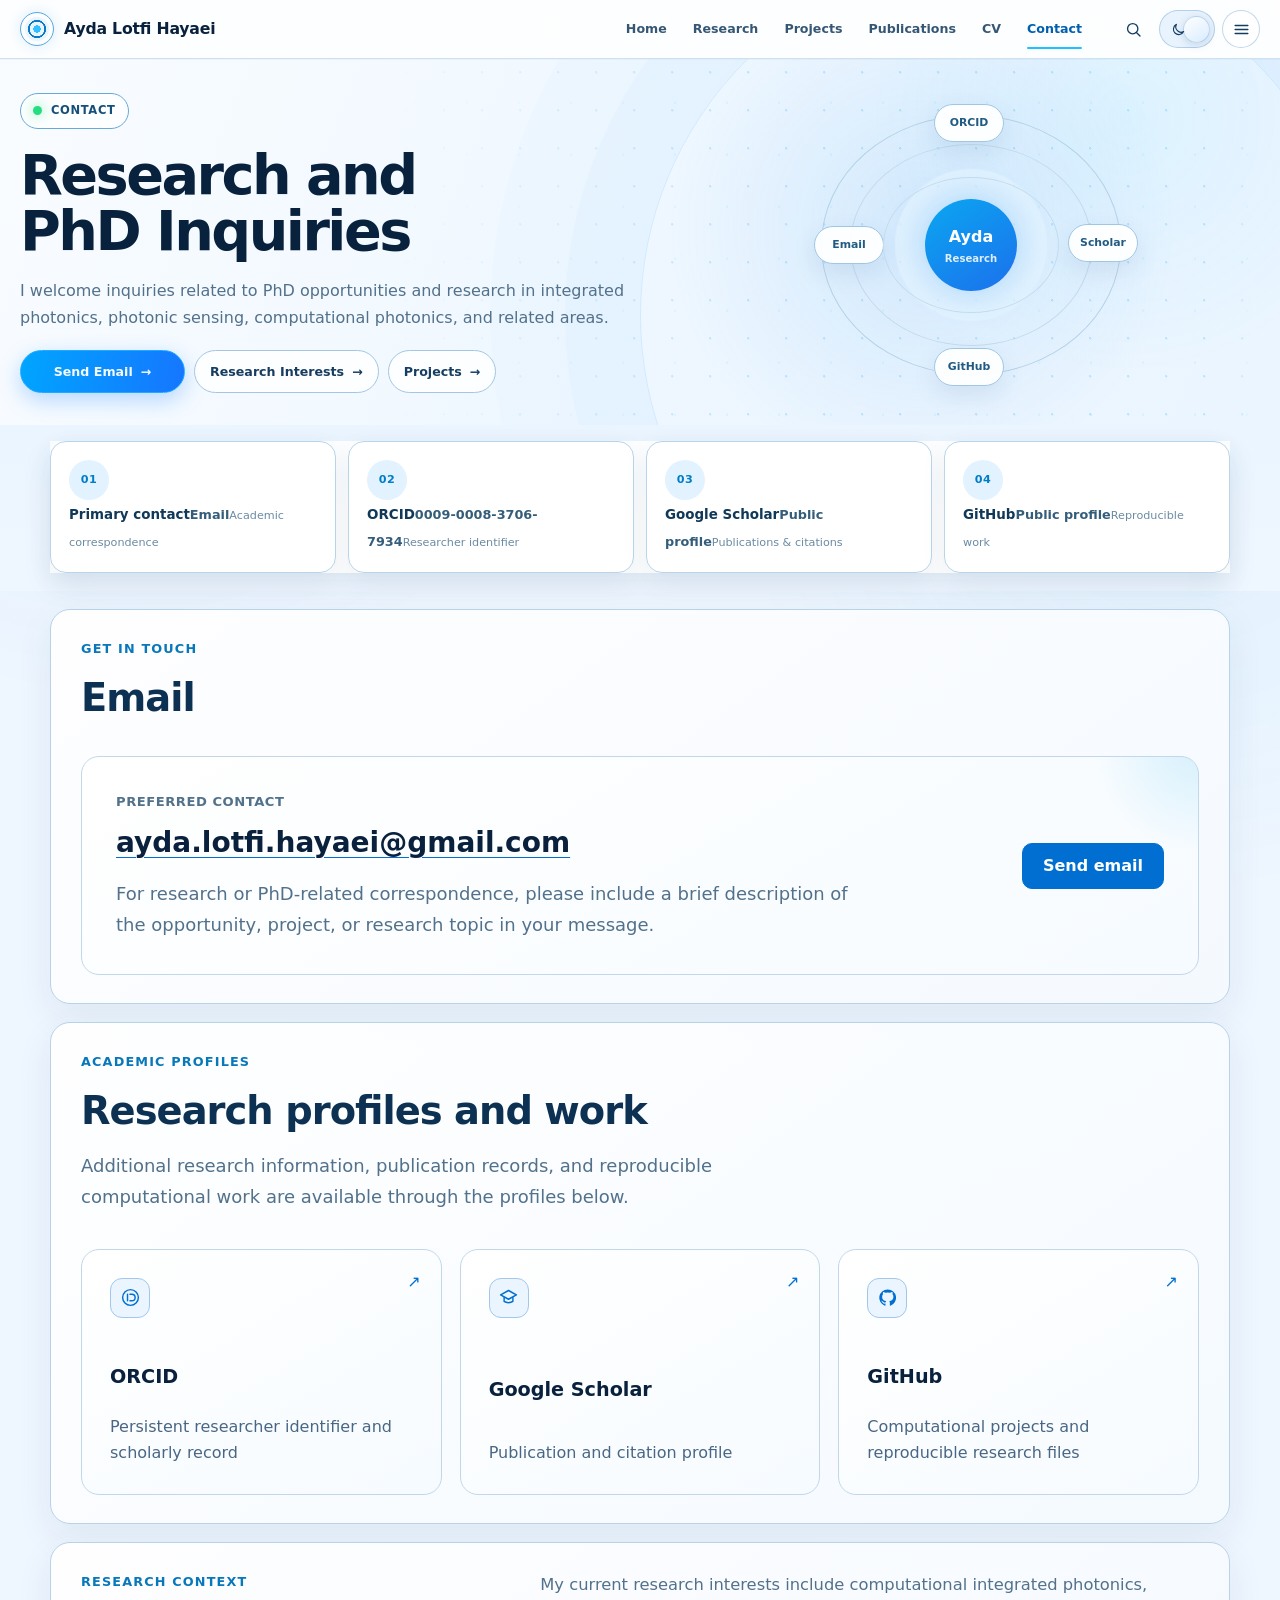
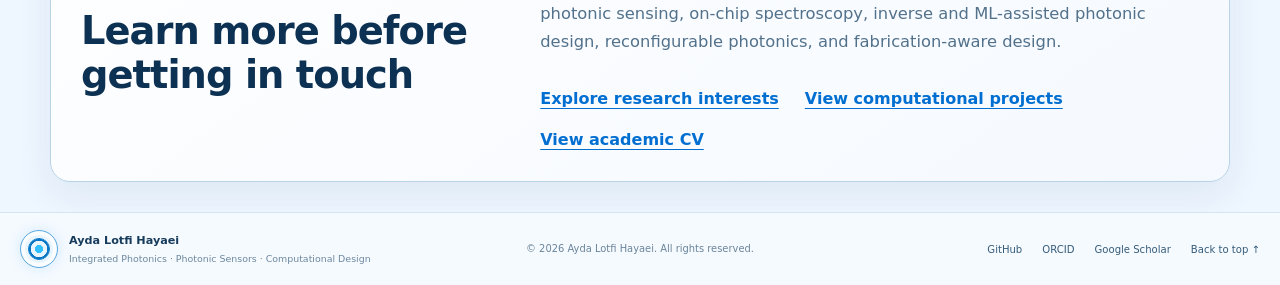
==== contact/index.html @ 3aae4745 "Publish academic website v5" ====
<!DOCTYPE html>

<html data-theme="light" lang="en">
<head>
<meta charset="utf-8"/>
<meta content="light dark" name="color-scheme"/><meta content="#f5f8fc" media="(prefers-color-scheme: light)" name="theme-color"/><meta content="#07111f" media="(prefers-color-scheme: dark)" name="theme-color"/><meta content="width=device-width, initial-scale=1" name="viewport"/>
<meta content="Contact Ayda Lotfi Hayaei regarding PhD opportunities and research in integrated photonics, photonic sensing, and computational photonics." name="description"/>
<script>(function(){document.documentElement.classList.add('js');try{var s=localStorage.getItem('ayda-theme');var d=s||'light';document.documentElement.dataset.theme=d;}catch(e){}})();</script><link href="/assets/css/main.css" rel="stylesheet"/>
<title>Contact | Ayda Lotfi Hayaei</title>
<link href="/favicon.svg" rel="icon" type="image/svg+xml"/><link href="/favicon.ico" rel="icon" sizes="any"/></head>
<body class="home-v3 subpage-v4 contact-v4" id="top">
<a class="skip-link" href="#main-content">
    Skip to main content
  </a>
<header class="site-header" data-site-header="">
<div class="site-header__inner">
<a aria-label="Ayda Lotfi Hayaei home" class="site-brand" href="/">
<span aria-hidden="true" class="site-brand__mark"><span></span></span>
<span class="site-brand__text">Ayda Lotfi Hayaei</span>
</a>
<nav aria-label="Primary navigation" class="site-nav" data-site-nav="" id="primary-navigation">
<ul class="site-nav__list">
<li><a class="site-nav__link" href="/">Home</a></li>
<li><a class="site-nav__link" href="/research/">Research</a></li>
<li><a class="site-nav__link" href="/projects/">Projects</a></li>
<li><a class="site-nav__link" href="/publications/">Publications</a></li>
<li><a class="site-nav__link" href="/cv/">CV</a></li>
<li><a aria-current="page" class="site-nav__link" href="/contact/">Contact</a></li>
</ul>
</nav>
<div class="site-header__controls">
<button aria-label="Search this website" class="header-search-button" data-search-open="" title="Search" type="button">
<svg aria-hidden="true" viewbox="0 0 24 24"><circle cx="11" cy="11" r="6.5"></circle><path d="m16 16 4.2 4.2"></path></svg>
</button>
<button aria-label="Switch color theme" class="icon-button theme-toggle" data-theme-toggle="" title="Switch color theme" type="button">
<span class="theme-toggle__sun"><svg aria-hidden="true" viewbox="0 0 24 24"><circle cx="12" cy="12" r="4"></circle><path d="M12 2v2M12 20v2M4.93 4.93l1.41 1.41M17.66 17.66l1.41 1.41M2 12h2M20 12h2M4.93 19.07l1.41-1.41M17.66 6.34l1.41-1.41"></path></svg></span>
<span class="theme-toggle__moon"><svg aria-hidden="true" viewbox="0 0 24 24"><path d="M20.2 15.3A8.5 8.5 0 0 1 8.7 3.8 8.6 8.6 0 1 0 20.2 15.3Z"></path></svg></span>
</button>
<button aria-controls="primary-navigation" aria-expanded="false" aria-label="Open navigation" class="icon-button nav-toggle" data-nav-toggle="" title="Menu" type="button">
<svg aria-hidden="true" viewbox="0 0 24 24"><path d="M4 7h16M4 12h16M4 17h16"></path></svg>
</button>
</div>
</div>
</header>
<main class="subpage-main-v4 contact-page" id="main-content"><section aria-labelledby="v4-page-title" class="v4-subhero">
<div aria-hidden="true" class="v4-subhero__field"></div>
<div class="v4-subhero__inner">
<div class="v4-subhero__copy">
<p class="v3-status"><span aria-hidden="true"></span>Contact</p>
<h1 id="v4-page-title">Research and PhD Inquiries</h1>
<p class="v4-subhero__lead">I welcome inquiries related to PhD opportunities and research in integrated photonics, photonic sensing, computational photonics, and related areas.</p>
<div class="v3-actions"><a class="v3-button v3-button--primary" href="mailto:ayda.lotfi.hayaei@gmail.com">Send Email<span aria-hidden="true">→</span></a><a class="v3-button" href="/research/">Research Interests<span aria-hidden="true">→</span></a><a class="v3-button" href="/projects/">Projects<span aria-hidden="true">→</span></a></div>
</div>
<div aria-label="Academic contact channels" class="v4-subhero__visual v4-visual-contact">
<div class="v4-contact-orbit"><div class="v4-contact-core">Ayda<br/><span>Research</span></div><a href="mailto:ayda.lotfi.hayaei@gmail.com">Email</a><a href="https://orcid.org/0009-0008-3706-7934" rel="noopener noreferrer" target="_blank">ORCID</a><a href="https://scholar.google.com/citations?user=SgECeIUAAAAJ" rel="noopener noreferrer" target="_blank">Scholar</a><a href="https://github.com/aydalotfihayaei" rel="noopener noreferrer" target="_blank">GitHub</a></div>
</div>
</div>
</section><section aria-label="Page overview" class="v4-page-metrics v5-page-metrics"><div class="v3-metrics__inner"><article><span aria-hidden="true" class="v3-metric-icon">01</span><div><strong>Primary contact</strong><span>Email</span><small>Academic correspondence</small></div></article><article><span aria-hidden="true" class="v3-metric-icon">02</span><div><strong>ORCID</strong><span>0009-0008-3706-7934</span><small>Researcher identifier</small></div></article><article><span aria-hidden="true" class="v3-metric-icon">03</span><div><strong>Google Scholar</strong><span>Public profile</span><small>Publications &amp; citations</small></div></article><article><span aria-hidden="true" class="v3-metric-icon">04</span><div><strong>GitHub</strong><span>Public profile</span><small>Reproducible work</small></div></article></div></section>
<!-- =====================================================
         Hero
         ===================================================== -->
<!-- =====================================================
         Primary contact
         ===================================================== -->
<section aria-labelledby="contact-primary-title" class="contact-primary" data-reveal="">
<div class="contact-page__inner contact-section">
<div class="contact-section__heading">
<p class="contact-section__eyebrow">
            Get in touch
          </p>
<h2 id="contact-primary-title">
            Email
          </h2>
</div>
<div class="contact-primary__card">
<div class="contact-primary__content">
<p class="contact-primary__label">
              Preferred contact
            </p>
<address class="contact-primary__address">
<a href="mailto:ayda.lotfi.hayaei@gmail.com">
                ayda.lotfi.hayaei@gmail.com
              </a>
</address>
<p class="contact-primary__note">
              For research or PhD-related correspondence, please include
              a brief description of the opportunity, project, or research
              topic in your message.
            </p>
</div>
<a class="contact-primary__action" href="mailto:ayda.lotfi.hayaei@gmail.com">
            Send email
          </a>
</div>
</div>
</section>
<!-- =====================================================
         Academic profiles
         ===================================================== -->
<section aria-labelledby="contact-profiles-title" class="contact-profiles" data-reveal="">
<div class="contact-page__inner contact-section">
<div class="contact-section__heading">
<p class="contact-section__eyebrow">
            Academic Profiles
          </p>
<h2 id="contact-profiles-title">
            Research profiles and work
          </h2>
<p class="contact-section__lead">
            Additional research information, publication records,
            and reproducible computational work are available through
            the profiles below.
          </p>
</div>
<ul class="contact-profiles__grid">
<li>
<a class="contact-profile-card" href="https://orcid.org/0009-0008-3706-7934"><span class="contact-profile-card__icon"><svg aria-hidden="true" viewbox="0 0 24 24"><circle cx="12" cy="12" r="9"></circle><path d="M8.6 8.2v7.6M11.4 8.2h2.1a3.8 3.8 0 0 1 0 7.6h-2.1"></path></svg></span>
<span class="contact-profile-card__name">
                ORCID
              </span>
<span class="contact-profile-card__description">
                Persistent researcher identifier and scholarly record
              </span>
</a>
</li>
<li>
<a class="contact-profile-card" href="https://scholar.google.com/citations?user=SgECeIUAAAAJ"><span class="contact-profile-card__icon"><svg aria-hidden="true" viewbox="0 0 24 24"><path d="m3 9 9-5 9 5-9 5-9-5Z"></path><path d="M7 12v4.5c2.5 2 7.5 2 10 0V12"></path></svg></span>
<span class="contact-profile-card__name">
                Google Scholar
              </span>
<span class="contact-profile-card__description">
                Publication and citation profile
              </span>
</a>
</li>
<li>
<a class="contact-profile-card" href="https://github.com/aydalotfihayaei"><span class="contact-profile-card__icon"><svg aria-hidden="true" viewbox="0 0 24 24"><path d="M12 2.8a9.5 9.5 0 0 0-3 18.5c.5.1.7-.2.7-.5v-1.9c-2.8.6-3.4-1.2-3.4-1.2-.5-1.2-1.1-1.5-1.1-1.5-.9-.6.1-.6.1-.6 1 0 1.6 1 1.6 1 .9 1.6 2.4 1.1 3 .9.1-.7.4-1.1.7-1.4-2.3-.3-4.7-1.1-4.7-5a3.9 3.9 0 0 1 1-2.7 3.6 3.6 0 0 1 .1-2.7s.8-.3 2.8 1a9.5 9.5 0 0 1 5 0c2-1.3 2.8-1 2.8-1a3.6 3.6 0 0 1 .1 2.7 3.9 3.9 0 0 1 1 2.7c0 3.9-2.4 4.7-4.7 5 .4.3.7 1 .7 1.9v2.8c0 .3.2.6.7.5a9.5 9.5 0 0 0-3-18.5Z"></path></svg></span>
<span class="contact-profile-card__name">
                GitHub
              </span>
<span class="contact-profile-card__description">
                Computational projects and reproducible research files
              </span>
</a>
</li>
</ul>
</div>
</section>
<!-- =====================================================
         Research context
         ===================================================== -->
<section aria-labelledby="contact-context-title" class="contact-context" data-reveal="">
<div class="contact-page__inner contact-section">
<div class="contact-context__layout">
<div class="contact-context__heading">
<p class="contact-section__eyebrow">
              Research Context
            </p>
<h2 id="contact-context-title">
              Learn more before getting in touch
            </h2>
</div>
<div class="contact-context__content">
<p>
              My current research interests include computational
              integrated photonics, photonic sensing, on-chip
              spectroscopy, inverse and ML-assisted photonic design,
              reconfigurable photonics, and fabrication-aware design.
            </p>
<div class="contact-context__links">
<a href="/research/">
                Explore research interests
              </a>
<a href="/projects/">
                View computational projects
              </a>
<a href="/cv/">
                View academic CV
              </a>
</div>
</div>
</div>
</div>
</section>
</main>
<footer class="v3-footer">
<div class="v3-footer__inner">
<div class="v3-footer__identity"><span aria-hidden="true" class="site-brand__mark"><span></span></span><p><strong>Ayda Lotfi Hayaei</strong><span>Integrated Photonics · Photonic Sensors · Computational Design</span></p></div>
<p class="v3-footer__copyright">© 2026 Ayda Lotfi Hayaei. All rights reserved.</p>
<nav aria-label="Academic profile links" class="v3-footer__links">
<a href="https://github.com/aydalotfihayaei" rel="noopener noreferrer" target="_blank">GitHub</a>
<a href="https://orcid.org/0009-0008-3706-7934" rel="noopener noreferrer" target="_blank">ORCID</a>
<a href="https://scholar.google.com/citations?user=SgECeIUAAAAJ" rel="noopener noreferrer" target="_blank">Google Scholar</a>
<a href="#top">Back to top ↑</a>
</nav>
</div>
</footer>
<a aria-label="Back to top" class="floating-top" data-back-to-top="" href="#top" title="Back to top"><svg aria-hidden="true" viewbox="0 0 24 24"><path d="m6 15 6-6 6 6"></path><path d="M12 9v11"></path></svg></a><div class="site-search" data-search-modal="" hidden="">
<button aria-label="Close search" class="site-search__backdrop" data-search-close="" type="button"></button>
<section aria-labelledby="site-search-title" aria-modal="true" class="site-search__dialog" role="dialog">
<div class="site-search__head"><h2 id="site-search-title">Search this website</h2><button aria-label="Close search" data-search-close="" type="button">×</button></div>
<label for="site-search-input">Search pages and topics</label>
<input autocomplete="off" data-search-input="" id="site-search-input" placeholder="e.g. microring, photonic crystal, CV" type="search"/>
<div aria-live="polite" class="site-search__results" data-search-results=""></div>
</section>
</div>
<script defer="" src="/assets/js/main.js"></script></body>
</html>
---- assets/css/main.css ----
:root {
    --color-background: #f8fafc;
    --color-surface: #ffffff;
    --color-border: #e2e8f0;
    --color-text: #0f172a;
    --color-text-muted: #475569;
    --color-accent: #1d4ed8;

    --content-width: 1200px;
    --page-padding: 24px;
}

*,
*::before,
*::after {
    box-sizing: border-box;
}

html {
    font-size: 100%;
}

body {
    margin: 0;
    background: var(--color-background);
    color: var(--color-text);
    font-family:
        Inter,
        ui-sans-serif,
        system-ui,
        -apple-system,
        BlinkMacSystemFont,
        "Segoe UI",
        sans-serif;
    font-size: 1rem;
    line-height: 1.7;
}

main {
    width: min(
        calc(100% - (2 * var(--page-padding))),
        var(--content-width)
    );
    margin-inline: auto;
    padding-block: 64px;
}

h1 {
    margin: 0 0 16px;
    font-size: clamp(2.25rem, 5vw, 4.5rem);
    line-height: 1.1;
    letter-spacing: -0.03em;
}

p {
    margin: 0;
    color: var(--color-text-muted);
    font-size: 1.125rem;
}

/* Accessibility */

.skip-link {
    position: fixed;
    top: 12px;
    left: 12px;
    z-index: 1000;
    padding: 10px 14px;
    border-radius: 8px;
    background: var(--color-text);
    color: var(--color-surface);
    font-weight: 600;
    text-decoration: none;
    transform: translateY(-200%);
    transition: transform 160ms ease;
}

.skip-link:focus {
    transform: translateY(0);
}


/* Site header */

.site-header {
    background: var(--color-surface);
    border-bottom: 1px solid #e2e8f0;
}

.site-header__inner {
    width: min(
        calc(100% - (2 * var(--page-padding))),
        var(--content-width)
    );
    margin-inline: auto;
    padding-block: 18px;
}

.site-brand {
    display: inline-block;
    color: var(--color-text);
    font-size: 1.125rem;
    font-weight: 700;
    line-height: 1.2;
    text-decoration: none;
}

.site-nav {
    margin-top: 18px;
}

.site-nav__list {
    display: flex;
    flex-wrap: wrap;
    gap: 8px 20px;
    margin: 0;
    padding: 0;
    list-style: none;
}

.site-nav__link {
    display: inline-block;
    padding-block: 6px;
    color: var(--color-text-muted);
    font-size: 0.9375rem;
    font-weight: 500;
    text-decoration: none;
}

.site-nav__link:hover {
    color: var(--color-text);
}

.site-nav__link:focus-visible,
.site-brand:focus-visible {
    outline: 3px solid var(--color-accent);
    outline-offset: 4px;
    border-radius: 4px;
}

.site-nav__link[aria-current="page"] {
    color: var(--color-accent);
    font-weight: 650;
}


/* Hero */

.hero {
    padding-block: 24px;
}

.hero__content {
    max-width: 850px;
}

.hero__identity {
    max-width: 720px;
}


/* Larger screens */

@media (min-width: 800px) {
    .site-header__inner {
        display: flex;
        align-items: center;
        justify-content: space-between;
        gap: 32px;
    }

    .site-nav {
        margin-top: 0;
    }

    .site-nav__list {
        flex-wrap: nowrap;
    }

    .hero {
        padding-block: 40px;
    }
}

/* Hero content */

.hero__identity {
    margin-top: 20px;
    color: var(--color-text-muted);
    font-size: 1.125rem;
    font-weight: 500;
    line-height: 1.6;
}

.hero__summary {
    max-width: 760px;
    margin-top: 32px;
    color: var(--color-text-muted);
    font-size: 1.0625rem;
    line-height: 1.75;
}

.hero__goal {
    max-width: 760px;
    margin-top: 14px;
    color: var(--color-text);
    font-size: 1.0625rem;
    font-weight: 500;
    line-height: 1.75;
}

.hero__actions {
    display: flex;
    flex-wrap: wrap;
    gap: 12px;
    margin-top: 32px;
}


/* Buttons */

.button {
    display: inline-flex;
    align-items: center;
    justify-content: center;
    min-height: 44px;
    padding: 10px 16px;
    border: 1px solid transparent;
    border-radius: 9px;
    font-size: 0.9375rem;
    font-weight: 600;
    line-height: 1.2;
    text-decoration: none;
    transition:
        background-color 160ms ease,
        border-color 160ms ease,
        color 160ms ease,
        transform 160ms ease;
}

.button--primary {
    background: var(--color-accent);
    color: #ffffff;
}

.button--primary:hover {
    background: #1e40af;
}

.button--secondary {
    border-color: #cbd5e1;
    background: var(--color-surface);
    color: var(--color-text);
}

.button--secondary:hover {
    border-color: #94a3b8;
    background: #f1f5f9;
}

.button--text {
    color: var(--color-accent);
}

.button--text:hover {
    background: #eff6ff;
}

.button:focus-visible {
    outline: 3px solid var(--color-accent);
    outline-offset: 3px;
}

.button:active {
    transform: translateY(1px);
}

/* Visually hidden content */

.visually-hidden {
    position: absolute;
    width: 1px;
    height: 1px;
    padding: 0;
    margin: -1px;
    overflow: hidden;
    clip: rect(0, 0, 0, 0);
    clip-path: inset(50%);
    white-space: nowrap;
    border: 0;
}


/* Home overview */

.home-overview {
    padding-block: 24px 80px;
}

.home-overview__grid {
    display: grid;
    grid-template-columns: repeat(auto-fit, minmax(260px, 1fr));
    gap: 20px;
}

.overview-card {
    display: flex;
    flex-direction: column;
    min-height: 100%;
    padding: 28px;
    border: 1px solid #e2e8f0;
    border-radius: 14px;
    background: var(--color-surface);
}

.overview-card__eyebrow {
    margin: 0 0 12px;
    color: var(--color-accent);
    font-size: 0.8125rem;
    font-weight: 700;
    line-height: 1.4;
    letter-spacing: 0.06em;
    text-transform: uppercase;
}

.overview-card__title {
    margin: 0;
    color: var(--color-text);
    font-size: 1.375rem;
    line-height: 1.3;
    letter-spacing: -0.015em;
}

.overview-card__text {
    margin-top: 16px;
    color: var(--color-text-muted);
    font-size: 1rem;
    line-height: 1.7;
}

.overview-card__link {
    align-self: flex-start;
    margin-top: auto;
    padding-top: 24px;
    color: var(--color-accent);
    font-size: 0.9375rem;
    font-weight: 650;
    text-decoration: none;
}

.overview-card__link:hover {
    text-decoration: underline;
    text-underline-offset: 4px;
}

.overview-card__link:focus-visible {
    outline: 3px solid var(--color-accent);
    outline-offset: 4px;
    border-radius: 4px;
}

/* =========================================================
   Site footer
   ========================================================= */

.site-footer {
  margin-top: 72px;
  background: var(--color-surface);
  border-top: 1px solid var(--color-border);
}

.site-footer__inner {
  width: min(
    calc(100% - (2 * var(--page-padding))),
    var(--content-width)
  );
  margin-inline: auto;
  padding-block: 32px 28px;

  display: grid;
  grid-template-columns: minmax(0, 1fr) auto;
  column-gap: 48px;
  row-gap: 22px;
  align-items: start;
}

.site-footer__identity {
  min-width: 0;
}

.site-footer__name {
  margin: 0 0 6px;
  color: var(--color-text);
  font-size: 1rem;
  font-weight: 700;
  line-height: 1.4;
}

.site-footer__focus {
  margin: 0;
  color: var(--color-text-muted);
  font-size: 0.925rem;
  line-height: 1.6;
}

.site-footer__links {
  display: flex;
  flex-wrap: wrap;
  justify-content: flex-end;
  align-items: center;
  gap: 10px 22px;
}

.site-footer__links a {
  color: var(--color-accent);
  font-size: 0.925rem;
  font-weight: 600;
  text-decoration: none;
}

.site-footer__links a:hover {
  text-decoration: underline;
  text-underline-offset: 0.2em;
}

.site-footer__copyright {
  grid-column: 1 / -1;

  margin: 0;
  padding-top: 18px;
  border-top: 1px solid var(--color-border);

  color: var(--color-text-muted);
  font-size: 0.875rem;
  line-height: 1.5;
}


/* =========================================================
   Site footer — responsive
   ========================================================= */

@media (max-width: 720px) {
  .site-footer {
    margin-top: 56px;
  }

  .site-footer__inner {
    padding-block: 28px 24px;

    grid-template-columns: 1fr;
    row-gap: 20px;
  }

  .site-footer__links {
    justify-content: flex-start;
    gap: 10px 20px;
  }

  .site-footer__copyright {
    grid-column: 1;
    padding-top: 16px;
  }
}

/* =========================================================
   Research page
   ========================================================= */

.research-page {
  min-width: 0;
}


/* Research intro
   --------------------------------------------------------- */

.research-intro {
  padding-block: 88px 72px;
}

.research-intro__inner,
.research-section__inner {
  width: min(
    calc(100% - (2 * var(--page-padding))),
    var(--content-width)
  );
  margin-inline: auto;
}

.research-intro__eyebrow,
.research-section__eyebrow,
.research-experience-card__type {
  margin: 0 0 14px;

  color: var(--color-accent);
  font-size: 0.8rem;
  font-weight: 700;
  line-height: 1.4;

  letter-spacing: 0.08em;
  text-transform: uppercase;
}

.research-intro h1 {
  max-width: 1060px;
  margin: 0;

  color: var(--color-text);
  font-size: clamp(2.75rem, 5.4vw, 4.75rem);
  font-weight: 700;
  line-height: 1.04;
  letter-spacing: -0.035em;
}

.research-intro__lead {
  max-width: 900px;
  margin: 30px 0 0;

  color: var(--color-text-muted);
  font-size: 1.075rem;
  line-height: 1.75;
}


/* Shared research sections
   --------------------------------------------------------- */

.research-profile,
.research-directions,
.research-experience {
  padding-block: 72px;
  border-top: 1px solid var(--color-border);
}

.research-section__heading {
  max-width: 720px;
  margin-bottom: 36px;
}

.research-section__heading h2 {
  margin: 0;

  color: var(--color-text);
  font-size: clamp(1.75rem, 3vw, 2.35rem);
  font-weight: 700;
  line-height: 1.18;
  letter-spacing: -0.02em;
}

.research-section__intro {
  max-width: 760px;
  margin: 18px 0 0;

  color: var(--color-text-muted);
  font-size: 1rem;
  line-height: 1.75;
}


/* Research profile
   --------------------------------------------------------- */

.research-profile .research-section__inner {
  display: grid;
  grid-template-columns: minmax(220px, 0.72fr) minmax(0, 1.28fr);
  gap: 72px;
  align-items: start;
}

.research-profile .research-section__heading {
  margin-bottom: 0;
}

.research-profile__content {
  max-width: 760px;

  color: var(--color-text-muted);
  font-size: 1.05rem;
  line-height: 1.8;
}

.research-profile__content p {
  margin: 0;
}

.research-profile__content p + p {
  margin-top: 20px;
}


/* Research directions
   --------------------------------------------------------- */

.research-directions__grid {
  display: grid;
  grid-template-columns: repeat(2, minmax(0, 1fr));
  gap: 20px;
}

.research-direction {
  min-width: 0;
  padding: 28px;

  background: var(--color-surface);
  border: 1px solid var(--color-border);
  border-radius: 16px;
}

.research-direction__title {
  margin: 0;

  color: var(--color-text);
  font-size: 1.125rem;
  font-weight: 700;
  line-height: 1.4;
}

.research-direction__text {
  margin: 14px 0 0;

  color: var(--color-text-muted);
  font-size: 0.975rem;
  line-height: 1.7;
}


/* Research experience
   --------------------------------------------------------- */

.research-experience__list {
  display: grid;
  grid-template-columns: repeat(2, minmax(0, 1fr));
  gap: 20px;
}

.research-experience-card {
  min-width: 0;
  padding: 30px;

  display: flex;
  flex-direction: column;

  background: var(--color-surface);
  border: 1px solid var(--color-border);
  border-radius: 16px;
}

.research-experience-card__type {
  margin-bottom: 12px;
}

.research-experience-card__title {
  margin: 0;

  color: var(--color-text);
  font-size: 1.25rem;
  font-weight: 700;
  line-height: 1.4;
}

.research-experience-card__text {
  margin: 18px 0 0;

  color: var(--color-text-muted);
  font-size: 0.975rem;
  line-height: 1.75;
}

.research-experience-card__meta {
  margin: 22px 0 0;
  padding-top: 18px;

  border-top: 1px solid var(--color-border);

  color: var(--color-text-muted);
  font-size: 0.875rem;
  line-height: 1.6;
}

.research-experience-card__link {
  align-self: flex-start;
  margin-top: auto;
  padding-top: 24px;

  color: var(--color-accent);
  font-size: 0.95rem;
  font-weight: 650;
  text-decoration: none;
}

.research-experience-card__link:hover {
  text-decoration: underline;
  text-underline-offset: 0.2em;
}


/* Research page — tablet
   --------------------------------------------------------- */

@media (max-width: 900px) {
  .research-intro {
    padding-block: 72px 60px;
  }

  .research-profile,
  .research-directions,
  .research-experience {
    padding-block: 60px;
  }

  .research-profile .research-section__inner {
    grid-template-columns: 1fr;
    gap: 28px;
  }

  .research-profile .research-section__heading {
    margin-bottom: 0;
  }
}


/* Research page — mobile
   --------------------------------------------------------- */

@media (max-width: 720px) {
  .research-intro {
    padding-block: 56px 48px;
  }

  .research-intro h1 {
    font-size: clamp(2.25rem, 12vw, 3.25rem);
    line-height: 1.08;
  }

  .research-intro__lead {
    margin-top: 24px;
    font-size: 1rem;
  }

  .research-profile,
  .research-directions,
  .research-experience {
    padding-block: 48px;
  }

  .research-section__heading {
    margin-bottom: 28px;
  }

  .research-directions__grid,
  .research-experience__list {
    grid-template-columns: 1fr;
  }

  .research-direction,
  .research-experience-card {
    padding: 24px;
  }
}

/* =========================================================
   Projects page
   ========================================================= */

.projects-page {
  min-width: 0;
}

/* Projects intro
   --------------------------------------------------------- */

.projects-intro {
  padding: 88px 72px 72px;
}

.projects-intro__inner,
.projects-section__inner {
  width: min(100%, var(--content-width));
  margin-inline: auto;
}

.projects-intro__inner {
  padding-bottom: 72px;
  border-bottom: 1px solid var(--color-border);
}

.projects-intro__eyebrow,
.projects-section__eyebrow,
.project-feature__type,
.project-feature__results-eyebrow {
  margin: 0 0 16px;
  color: var(--color-accent);
  font-size: 0.8rem;
  font-weight: 700;
  letter-spacing: 0.08em;
  text-transform: uppercase;
}

.projects-intro h1 {
  max-width: 920px;
  margin: 0;
  color: var(--color-text);
  font-size: clamp(2.75rem, 5vw, 4.75rem);
  line-height: 1.02;
  letter-spacing: -0.045em;
}

.projects-intro__lead {
  max-width: 820px;
  margin: 28px 0 0;
  color: var(--color-text-muted);
  font-size: 1.08rem;
  line-height: 1.75;
}

/* Shared Projects sections
   --------------------------------------------------------- */

.projects-featured,
.projects-workflow,
.projects-scope {
  padding: 0 72px 72px;
}

.projects-workflow .projects-section__inner,
.projects-scope .projects-section__inner {
  padding-top: 72px;
  border-top: 1px solid var(--color-border);
}

.projects-section__heading {
  max-width: 820px;
}

.projects-section__heading h2 {
  margin: 0;
  color: var(--color-text);
  font-size: clamp(1.75rem, 3vw, 2.5rem);
  line-height: 1.15;
  letter-spacing: -0.025em;
}

.projects-section__intro {
  margin: 20px 0 0;
  color: var(--color-text-muted);
  font-size: 1rem;
  line-height: 1.75;
}

/* Featured project
   --------------------------------------------------------- */

.project-feature {
  display: grid;
  grid-template-columns: minmax(0, 1.35fr) minmax(300px, 0.65fr);
  gap: 32px;
  margin-top: 36px;
  padding: 32px;
  background: var(--color-surface);
  border: 1px solid var(--color-border);
  border-radius: 16px;
}

.project-feature__content {
  min-width: 0;
}

.project-feature__title {
  margin: 0;
  color: var(--color-text);
  font-size: clamp(1.65rem, 2.5vw, 2.25rem);
  line-height: 1.15;
  letter-spacing: -0.025em;
}

.project-feature__summary {
  max-width: 680px;
  margin: 20px 0 0;
  color: var(--color-text-muted);
  line-height: 1.75;
}

.project-feature__tools {
  display: flex;
  flex-wrap: wrap;
  gap: 8px 0;
  margin-top: 24px;
  color: var(--color-text-muted);
  font-size: 0.92rem;
  font-weight: 600;
}

.project-feature__tools span {
  display: inline-flex;
  align-items: center;
}

.project-feature__tools span:not(:last-child)::after {
  content: "·";
  margin-inline: 10px;
  color: var(--color-border);
}

.project-feature__actions {
  display: flex;
  flex-wrap: wrap;
  align-items: center;
  gap: 14px 22px;
  margin-top: 30px;
}

.project-feature__link {
  color: var(--color-accent);
  font-weight: 650;
  text-decoration-thickness: 1px;
  text-underline-offset: 4px;
}

.project-feature__link--primary {
  display: inline-flex;
  min-height: 44px;
  align-items: center;
  padding: 0 18px;
  border: 1px solid var(--color-accent);
  border-radius: 10px;
  text-decoration: none;
}

/* Numerical results
   --------------------------------------------------------- */

.project-feature__results {
  min-width: 0;
  padding: 28px;
  background: var(--color-background);
  border: 1px solid var(--color-border);
  border-radius: 14px;
}

.project-feature__results h3 {
  margin: 0;
  color: var(--color-text);
  font-size: 1.35rem;
  line-height: 1.25;
}

.project-metrics {
  display: grid;
  grid-template-columns: repeat(2, minmax(0, 1fr));
  margin: 26px 0 0;
}

.project-metric {
  min-width: 0;
  padding: 18px 14px;
  border-top: 1px solid var(--color-border);
}

.project-metric:nth-child(odd) {
  padding-left: 0;
}

.project-metric:nth-child(even) {
  padding-right: 0;
}

.project-metric dt {
  margin: 0;
  color: var(--color-text-muted);
  font-size: 0.82rem;
  line-height: 1.4;
}

.project-metric dd {
  margin: 7px 0 0;
  color: var(--color-text);
  font-size: 1.08rem;
  font-weight: 700;
  line-height: 1.3;
}

/* Workflow
   --------------------------------------------------------- */

.project-workflow {
  display: grid;
  grid-template-columns: repeat(2, minmax(0, 1fr));
  gap: 18px;
  margin: 36px 0 0;
  padding: 0;
  list-style: none;
}

.project-workflow > li {
  display: grid;
  grid-template-columns: auto minmax(0, 1fr);
  gap: 18px;
  min-width: 0;
  padding: 26px;
  background: var(--color-surface);
  border: 1px solid var(--color-border);
  border-radius: 16px;
}

.project-workflow__number {
  color: var(--color-accent);
  font-size: 0.82rem;
  font-weight: 700;
  letter-spacing: 0.08em;
}

.project-workflow h3 {
  margin: 0;
  color: var(--color-text);
  font-size: 1.05rem;
  line-height: 1.35;
}

.project-workflow p {
  margin: 12px 0 0;
  color: var(--color-text-muted);
  line-height: 1.65;
}

/* Scope
   --------------------------------------------------------- */

.projects-scope__layout {
  display: grid;
  grid-template-columns: minmax(220px, 0.72fr) minmax(0, 1.28fr);
  gap: 64px;
  align-items: start;
}

.projects-scope__content {
  max-width: 760px;
}

.projects-scope__content p {
  margin: 0;
  color: var(--color-text-muted);
  line-height: 1.75;
}

.projects-scope__content p + p {
  margin-top: 18px;
}

/* Tablet
   --------------------------------------------------------- */

@media (max-width: 900px) {
  .project-feature {
    grid-template-columns: 1fr;
  }

  .projects-scope__layout {
    grid-template-columns: 1fr;
    gap: 28px;
  }
}

/* Mobile
   --------------------------------------------------------- */

@media (max-width: 720px) {
  .projects-intro {
    padding: 64px var(--page-padding) 52px;
  }

  .projects-intro__inner {
    padding-bottom: 52px;
  }

  .projects-intro h1 {
    font-size: clamp(2.35rem, 12vw, 3.3rem);
  }

  .projects-featured,
  .projects-workflow,
  .projects-scope {
    padding-inline: var(--page-padding);
    padding-bottom: 52px;
  }

  .projects-workflow .projects-section__inner,
  .projects-scope .projects-section__inner {
    padding-top: 52px;
  }

  .project-feature {
    gap: 24px;
    margin-top: 28px;
    padding: 22px;
    border-radius: 14px;
  }

  .project-feature__results {
    padding: 22px;
  }

  .project-metrics {
    grid-template-columns: 1fr;
  }

  .project-metric,
  .project-metric:nth-child(odd),
  .project-metric:nth-child(even) {
    padding: 16px 0;
  }

  .project-feature__actions {
    align-items: flex-start;
    flex-direction: column;
  }

  .project-workflow {
    grid-template-columns: 1fr;
  }

  .project-workflow > li {
    padding: 22px;
  }
}

/* =========================================================
   SOI Microring — Project detail page
   ========================================================= */

.project-page {
  min-width: 0;
}

.project-page__inner {
  width: min(100%, var(--content-width));
  margin-inline: auto;
}

/* Project hero
   --------------------------------------------------------- */

.project-hero {
  padding: 88px 72px 72px;
}

.project-hero__eyebrow,
.project-section__eyebrow {
  margin: 0 0 16px;
  color: var(--color-accent);
  font-size: 0.8rem;
  font-weight: 700;
  letter-spacing: 0.08em;
  text-transform: uppercase;
}

.project-hero h1 {
  max-width: 980px;
  margin: 0;
  color: var(--color-text);
  font-size: clamp(3rem, 5.6vw, 5.25rem);
  line-height: 1.01;
  letter-spacing: -0.05em;
}

.project-hero__lead {
  max-width: 900px;
  margin: 28px 0 0;
  color: var(--color-text-muted);
  font-size: 1.08rem;
  line-height: 1.75;
}

.project-hero__actions {
  display: flex;
  flex-wrap: wrap;
  align-items: center;
  gap: 14px 22px;
  margin-top: 32px;
}

.project-hero__primary-link {
  display: inline-flex;
  min-height: 44px;
  align-items: center;
  padding: 0 18px;
  color: #ffffff;
  background: var(--color-accent);
  border: 1px solid var(--color-accent);
  border-radius: 10px;
  font-weight: 650;
  text-decoration: none;
}

.project-hero__secondary-link {
  color: var(--color-accent);
  font-weight: 650;
  text-decoration-thickness: 1px;
  text-underline-offset: 4px;
}

.project-hero__facts {
  display: grid;
  grid-template-columns: repeat(4, minmax(0, 1fr));
  gap: 14px;
  margin: 48px 0 0;
}

.project-hero__facts > div {
  min-width: 0;
  padding: 22px;
  background: var(--color-surface);
  border: 1px solid var(--color-border);
  border-radius: 14px;
}

.project-hero__facts dt {
  margin: 0;
  color: var(--color-text-muted);
  font-size: 0.8rem;
  line-height: 1.4;
}

.project-hero__facts dd {
  margin: 8px 0 0;
  color: var(--color-text);
  font-weight: 700;
  line-height: 1.45;
}

/* Shared project-detail sections
   --------------------------------------------------------- */

.project-overview,
.project-design,
.project-results,
.project-method,
.project-validation,
.project-checks,
.project-reproducibility,
.project-limitations {
  padding: 0 72px 72px;
}

.project-section {
  padding-top: 72px;
  border-top: 1px solid var(--color-border);
}

.project-section__heading {
  max-width: 820px;
}

.project-section__heading h2 {
  margin: 0;
  color: var(--color-text);
  font-size: clamp(1.8rem, 3vw, 2.55rem);
  line-height: 1.15;
  letter-spacing: -0.03em;
}

.project-section__intro {
  max-width: 760px;
  margin: 20px 0 0;
  color: var(--color-text-muted);
  line-height: 1.75;
}

/* Overview
   --------------------------------------------------------- */

.project-overview .project-section {
  display: grid;
  grid-template-columns: minmax(230px, 0.72fr) minmax(0, 1.28fr);
  gap: 64px;
  align-items: start;
}

.project-overview__content {
  max-width: 760px;
}

.project-overview__content p {
  margin: 0;
  color: var(--color-text-muted);
  line-height: 1.8;
}

.project-overview__content p + p {
  margin-top: 20px;
}

/* Final design parameters
   --------------------------------------------------------- */

.project-specs {
  display: grid;
  grid-template-columns: repeat(4, minmax(0, 1fr));
  gap: 14px;
  margin: 36px 0 0;
}

.project-spec {
  min-width: 0;
  padding: 24px;
  background: var(--color-surface);
  border: 1px solid var(--color-border);
  border-radius: 14px;
}

.project-spec dt {
  margin: 0;
  color: var(--color-text-muted);
  font-size: 0.82rem;
  line-height: 1.45;
}

.project-spec dd {
  margin: 9px 0 0;
  color: var(--color-text);
  font-size: 1.05rem;
  font-weight: 700;
  line-height: 1.4;
}

/* Numerical results
   --------------------------------------------------------- */

.project-results__grid {
  display: grid;
  grid-template-columns: repeat(3, minmax(0, 1fr));
  gap: 14px;
  margin: 36px 0 0;
}

.project-result {
  min-width: 0;
  padding: 30px 26px;
  background: var(--color-surface);
  border: 1px solid var(--color-border);
  border-radius: 14px;
}

.project-result dt {
  margin: 0;
  color: var(--color-text-muted);
  font-size: 0.86rem;
  line-height: 1.45;
}

.project-result dd {
  margin: 10px 0 0;
  color: var(--color-text);
  font-size: clamp(1.35rem, 2vw, 1.7rem);
  font-weight: 700;
  line-height: 1.25;
}

/* Methodology
   --------------------------------------------------------- */

.project-method__steps {
  display: grid;
  grid-template-columns: repeat(3, minmax(0, 1fr));
  gap: 16px;
  margin: 36px 0 0;
  padding: 0;
  list-style: none;
}

.project-method__steps > li {
  display: grid;
  grid-template-columns: auto minmax(0, 1fr);
  gap: 16px;
  min-width: 0;
  padding: 24px;
  background: var(--color-surface);
  border: 1px solid var(--color-border);
  border-radius: 14px;
}

.project-method__number {
  margin: 2px 0 0;
  color: var(--color-accent);
  font-size: 0.8rem;
  font-weight: 700;
  letter-spacing: 0.08em;
  line-height: 1.4;
}

.project-method__steps h3 {
  margin: 0;
  color: var(--color-text);
  font-size: 1rem;
  line-height: 1.4;
}

.project-method__steps li div > p {
  margin: 12px 0 0;
  color: var(--color-text-muted);
  line-height: 1.65;
}

/* Numerical validation table
   --------------------------------------------------------- */

.project-validation__table-wrapper {
  max-width: 100%;
  margin-top: 36px;
  overflow-x: auto;
  background: var(--color-surface);
  border: 1px solid var(--color-border);
  border-radius: 14px;
}

.project-validation__table {
  width: 100%;
  min-width: 720px;
  border-collapse: collapse;
  color: var(--color-text);
}

.project-validation__table th,
.project-validation__table td {
  padding: 18px 20px;
  border-bottom: 1px solid var(--color-border);
  text-align: left;
  vertical-align: top;
}

.project-validation__table thead th {
  color: var(--color-text);
  background: var(--color-background);
  font-size: 0.82rem;
  font-weight: 700;
}

.project-validation__table tbody th {
  font-weight: 650;
}

.project-validation__table tbody td {
  color: var(--color-text-muted);
}

.project-validation__table tbody td:last-child {
  color: var(--color-text);
  font-weight: 700;
}

.project-validation__table tbody tr:last-child th,
.project-validation__table tbody tr:last-child td {
  border-bottom: 0;
}

.project-validation__note {
  max-width: 820px;
  margin: 18px 0 0;
  color: var(--color-text-muted);
  font-size: 0.9rem;
  line-height: 1.65;
}

/* Supporting physics checks
   --------------------------------------------------------- */

.project-checks__grid {
  display: grid;
  grid-template-columns: repeat(3, minmax(0, 1fr));
  gap: 16px;
  margin-top: 36px;
}

.project-checks__grid article {
  min-width: 0;
  padding: 26px;
  background: var(--color-surface);
  border: 1px solid var(--color-border);
  border-radius: 14px;
}

.project-checks__grid h3 {
  margin: 0;
  color: var(--color-text);
  font-size: 1.05rem;
  line-height: 1.4;
}

.project-checks__grid p {
  margin: 14px 0 0;
  color: var(--color-text-muted);
  line-height: 1.7;
}

/* Reproducibility
   --------------------------------------------------------- */

.project-reproducibility__layout {
  display: grid;
  grid-template-columns: minmax(0, 1.05fr) minmax(300px, 0.95fr);
  gap: 48px;
  margin-top: 36px;
  align-items: start;
}

.project-reproducibility__content {
  max-width: 700px;
}

.project-reproducibility__content p {
  margin: 0;
  color: var(--color-text-muted);
  line-height: 1.75;
}

.project-reproducibility__content p + p {
  margin-top: 18px;
}

.project-reproducibility__link {
  display: inline-flex;
  margin-top: 24px;
  color: var(--color-accent);
  font-weight: 650;
  text-decoration-thickness: 1px;
  text-underline-offset: 4px;
}

.project-repository-structure {
  margin: 0;
  padding: 0;
  list-style: none;
  background: var(--color-surface);
  border: 1px solid var(--color-border);
  border-radius: 14px;
}

.project-repository-structure li {
  padding: 17px 20px;
  color: var(--color-text-muted);
  line-height: 1.55;
}

.project-repository-structure li + li {
  border-top: 1px solid var(--color-border);
}

.project-repository-structure strong {
  display: block;
  margin-bottom: 4px;
  color: var(--color-text);
  font-weight: 700;
}

/* Limitations
   --------------------------------------------------------- */

.project-limitations__layout {
  display: grid;
  grid-template-columns: minmax(230px, 0.72fr) minmax(0, 1.28fr);
  gap: 64px;
  align-items: start;
}

.project-limitations__content {
  max-width: 760px;
}

.project-limitations__content p {
  margin: 0;
  color: var(--color-text-muted);
  line-height: 1.8;
}

.project-limitations__content p + p {
  margin-top: 18px;
}

/* Screen-reader-only content
   --------------------------------------------------------- */

.visually-hidden {
  position: absolute !important;
  width: 1px !important;
  height: 1px !important;
  padding: 0 !important;
  margin: -1px !important;
  overflow: hidden !important;
  clip: rect(0, 0, 0, 0) !important;
  white-space: nowrap !important;
  border: 0 !important;
}

/* Tablet
   --------------------------------------------------------- */

@media (max-width: 1000px) {
  .project-hero__facts,
  .project-specs {
    grid-template-columns: repeat(2, minmax(0, 1fr));
  }

  .project-results__grid,
  .project-method__steps {
    grid-template-columns: repeat(2, minmax(0, 1fr));
  }

  .project-checks__grid {
    grid-template-columns: 1fr;
  }

  .project-reproducibility__layout {
    grid-template-columns: 1fr;
    gap: 28px;
  }
}

/* Mobile
   --------------------------------------------------------- */

@media (max-width: 720px) {
  .project-hero {
    padding: 64px var(--page-padding) 52px;
  }

  .project-hero h1 {
    font-size: clamp(2.35rem, 12vw, 3.35rem);
  }

  .project-hero__lead {
    margin-top: 22px;
  }

  .project-hero__actions {
    align-items: flex-start;
    flex-direction: column;
  }

  .project-hero__facts {
    grid-template-columns: 1fr;
    margin-top: 36px;
  }

  .project-overview,
  .project-design,
  .project-results,
  .project-method,
  .project-validation,
  .project-checks,
  .project-reproducibility,
  .project-limitations {
    padding-inline: var(--page-padding);
    padding-bottom: 52px;
  }

  .project-section {
    padding-top: 52px;
  }

  .project-overview .project-section,
  .project-limitations__layout {
    grid-template-columns: 1fr;
    gap: 28px;
  }

  .project-specs,
  .project-results__grid,
  .project-method__steps {
    grid-template-columns: 1fr;
  }

  .project-spec,
  .project-result,
  .project-method__steps > li,
  .project-checks__grid article {
    padding: 22px;
  }

  .project-validation__table-wrapper {
    margin-top: 28px;
  }

  .project-reproducibility__layout,
  .project-checks__grid {
    margin-top: 28px;
  }
}

.project-validation__table-wrapper:focus-visible {
  outline: 2px solid var(--color-text);
  outline-offset: 4px;
}

/* =========================================================
   Publications page
   ========================================================= */

.publications-page {
  min-width: 0;
}

.publications-page__inner {
  width: min(100%, var(--content-width));
  margin-inline: auto;
}

/* Publications hero
   --------------------------------------------------------- */

.publications-hero {
  padding: 88px 72px 72px;
}

.publications-hero__eyebrow,
.publication-section__eyebrow,
.publication-record__eyebrow,
.publication-status__eyebrow {
  margin: 0 0 16px;
  color: var(--color-accent);
  font-size: 0.8rem;
  font-weight: 700;
  letter-spacing: 0.08em;
  text-transform: uppercase;
}

.publications-hero h1 {
  max-width: 900px;
  margin: 0;
  color: var(--color-text);
  font-size: clamp(3rem, 5.4vw, 5rem);
  line-height: 1.02;
  letter-spacing: -0.05em;
}

.publications-hero__lead {
  max-width: 820px;
  margin: 28px 0 0;
  color: var(--color-text-muted);
  font-size: 1.08rem;
  line-height: 1.75;
}

/* Shared publication sections
   --------------------------------------------------------- */

.publication-feature,
.publication-summary,
.publication-results,
.publication-methods,
.publication-keywords,
.publication-citation {
  padding: 0 72px 72px;
}

.publication-section {
  padding-top: 72px;
  border-top: 1px solid var(--color-border);
}

.publication-section__heading {
  max-width: 820px;
}

.publication-section__heading h2 {
  margin: 0;
  color: var(--color-text);
  font-size: clamp(1.8rem, 3vw, 2.55rem);
  line-height: 1.15;
  letter-spacing: -0.03em;
}

.publication-section__intro {
  max-width: 760px;
  margin: 20px 0 0;
  color: var(--color-text-muted);
  line-height: 1.75;
}

/* Featured article heading
   --------------------------------------------------------- */

.publication-feature__heading {
  max-width: 1000px;
}

.publication-feature__heading h2 {
  max-width: 980px;
  margin: 0;
  color: var(--color-text);
  font-size: clamp(2rem, 3.8vw, 3.25rem);
  line-height: 1.12;
  letter-spacing: -0.035em;
}

.publication-feature__author {
  margin: 20px 0 0;
  color: var(--color-text-muted);
  font-size: 1.05rem;
  line-height: 1.6;
}

/* Publication record + status
   --------------------------------------------------------- */

.publication-feature__layout {
  display: grid;
  grid-template-columns: minmax(0, 1.45fr) minmax(280px, 0.55fr);
  gap: 18px;
  margin-top: 40px;
  align-items: stretch;
}

.publication-record,
.publication-status {
  min-width: 0;
  background: var(--color-surface);
  border: 1px solid var(--color-border);
  border-radius: 16px;
}

.publication-record {
  padding: 32px;
}

.publication-record h3,
.publication-status h3 {
  margin: 0;
  color: var(--color-text);
  line-height: 1.3;
}

.publication-record h3 {
  font-size: 1.35rem;
}

.publication-metadata {
  display: grid;
  grid-template-columns: repeat(2, minmax(0, 1fr));
  gap: 0;
  margin: 28px 0 0;
  border-top: 1px solid var(--color-border);
}

.publication-metadata > div {
  min-width: 0;
  padding: 20px 0;
  border-bottom: 1px solid var(--color-border);
}

.publication-metadata > div:nth-child(odd) {
  padding-right: 24px;
}

.publication-metadata > div:nth-child(even) {
  padding-left: 24px;
  border-left: 1px solid var(--color-border);
}

.publication-metadata dt,
.publication-status dt {
  margin: 0;
  color: var(--color-text-muted);
  font-size: 0.82rem;
  line-height: 1.45;
}

.publication-metadata dd,
.publication-status dd {
  margin: 7px 0 0;
  color: var(--color-text);
  font-weight: 650;
  line-height: 1.5;
  overflow-wrap: anywhere;
}

.publication-record__actions {
  display: flex;
  flex-wrap: wrap;
  align-items: center;
  gap: 14px 22px;
  margin-top: 28px;
}

.publication-record__primary-link {
  display: inline-flex;
  min-height: 44px;
  align-items: center;
  padding: 0 18px;
  color: #ffffff;
  background: var(--color-accent);
  border: 1px solid var(--color-accent);
  border-radius: 10px;
  font-weight: 650;
  text-decoration: none;
}

.publication-record__secondary-link {
  color: var(--color-accent);
  font-weight: 650;
  text-decoration-thickness: 1px;
  text-underline-offset: 4px;
}

.publication-status {
  padding: 28px;
  background: var(--color-background);
}

.publication-status h3 {
  font-size: 1.25rem;
}

.publication-status dl {
  margin: 26px 0 0;
}

.publication-status dl > div {
  padding: 17px 0;
  border-top: 1px solid var(--color-border);
}

/* Research summary
   --------------------------------------------------------- */

.publication-summary .publication-section {
  display: grid;
  grid-template-columns: minmax(230px, 0.72fr) minmax(0, 1.28fr);
  gap: 64px;
  align-items: start;
}

.publication-summary__content {
  max-width: 760px;
}

.publication-summary__content p {
  margin: 0;
  color: var(--color-text-muted);
  line-height: 1.8;
}

.publication-summary__content p + p {
  margin-top: 20px;
}

/* Key numerical results
   --------------------------------------------------------- */

.publication-results__grid {
  display: grid;
  grid-template-columns: repeat(3, minmax(0, 1fr));
  gap: 16px;
  margin: 36px 0 0;
}

.publication-result {
  min-width: 0;
  padding: 30px 26px;
  background: var(--color-surface);
  border: 1px solid var(--color-border);
  border-radius: 14px;
}

.publication-result dt {
  margin: 0;
  color: var(--color-text-muted);
  font-size: 0.86rem;
  line-height: 1.45;
}

.publication-result dd {
  margin: 10px 0 0;
  color: var(--color-text);
  font-size: clamp(1.4rem, 2.2vw, 1.85rem);
  font-weight: 700;
  line-height: 1.25;
}

.publication-result .publication-result__secondary {
  margin-top: 8px;
  color: var(--color-text-muted);
  font-size: 0.88rem;
  font-weight: 500;
  line-height: 1.5;
}

/* Computational methods
   --------------------------------------------------------- */

.publication-methods__grid {
  display: grid;
  grid-template-columns: repeat(2, minmax(0, 1fr));
  gap: 16px;
  margin-top: 36px;
}

.publication-methods__grid article {
  display: grid;
  grid-template-columns: auto minmax(0, 1fr);
  grid-template-rows: auto auto;
  column-gap: 16px;
  min-width: 0;
  padding: 26px;
  background: var(--color-surface);
  border: 1px solid var(--color-border);
  border-radius: 14px;
}

.publication-methods__number {
  grid-row: 1 / span 2;
  margin: 2px 0 0;
  color: var(--color-accent);
  font-size: 0.8rem;
  font-weight: 700;
  letter-spacing: 0.08em;
  line-height: 1.4;
}

.publication-methods__grid h3 {
  margin: 0;
  color: var(--color-text);
  font-size: 1.05rem;
  line-height: 1.4;
}

.publication-methods__grid article > p:not(.publication-methods__number) {
  margin: 13px 0 0;
  color: var(--color-text-muted);
  line-height: 1.7;
}

/* Article keywords
   --------------------------------------------------------- */

.publication-keywords__list {
  display: flex;
  flex-wrap: wrap;
  gap: 10px;
  margin: 32px 0 0;
  padding: 0;
  list-style: none;
}

.publication-keywords__list li {
  padding: 10px 14px;
  color: var(--color-text);
  background: var(--color-surface);
  border: 1px solid var(--color-border);
  border-radius: 999px;
  font-size: 0.9rem;
  font-weight: 600;
  line-height: 1.35;
}

/* Citation
   --------------------------------------------------------- */

.publication-citation__box {
  max-width: 920px;
  margin-top: 32px;
  padding: 28px 30px;
  background: var(--color-surface);
  border: 1px solid var(--color-border);
  border-radius: 14px;
}

.publication-citation__box p {
  margin: 0;
  color: var(--color-text-muted);
  line-height: 1.8;
}

.publication-citation__box cite,
.publication-citation__box strong {
  color: var(--color-text);
}

.publication-citation__doi {
  margin-top: 16px !important;
  overflow-wrap: anywhere;
}

/* Focus
   --------------------------------------------------------- */

.publication-record__primary-link:focus-visible,
.publication-record__secondary-link:focus-visible {
  outline: 2px solid var(--color-text);
  outline-offset: 4px;
}

/* Tablet
   --------------------------------------------------------- */

@media (max-width: 1000px) {
  .publication-feature__layout {
    grid-template-columns: minmax(0, 1fr) minmax(260px, 0.55fr);
  }

  .publication-results__grid {
    grid-template-columns: repeat(2, minmax(0, 1fr));
  }
}

/* Mobile
   --------------------------------------------------------- */

@media (max-width: 720px) {
  .publications-hero {
    padding: 64px var(--page-padding) 52px;
  }

  .publications-hero h1 {
    font-size: clamp(2.35rem, 12vw, 3.35rem);
  }

  .publications-hero__lead {
    margin-top: 22px;
  }

  .publication-feature,
  .publication-summary,
  .publication-results,
  .publication-methods,
  .publication-keywords,
  .publication-citation {
    padding-inline: var(--page-padding);
    padding-bottom: 52px;
  }

  .publication-section {
    padding-top: 52px;
  }

  .publication-feature__layout,
  .publication-summary .publication-section {
    grid-template-columns: 1fr;
    gap: 28px;
  }

  .publication-feature__heading h2 {
    font-size: clamp(1.85rem, 9vw, 2.55rem);
  }

  .publication-record,
  .publication-status {
    padding: 22px;
  }

  .publication-metadata {
    grid-template-columns: 1fr;
  }

  .publication-metadata > div:nth-child(odd),
  .publication-metadata > div:nth-child(even) {
    padding: 17px 0;
    border-left: 0;
  }

  .publication-record__actions {
    align-items: flex-start;
    flex-direction: column;
  }

  .publication-results__grid,
  .publication-methods__grid {
    grid-template-columns: 1fr;
  }

  .publication-result,
  .publication-methods__grid article {
    padding: 22px;
  }

  .publication-citation__box {
    padding: 22px;
  }
}

/* =========================================================
   CV page
   ========================================================= */

.cv-page {
  min-width: 0;
}

.cv-page__inner {
  width: min(100%, var(--content-width));
  margin-inline: auto;
}

/* CV hero
   --------------------------------------------------------- */

.cv-hero {
  padding: 88px 72px 72px;
}

.cv-hero__eyebrow,
.cv-section__eyebrow,
.cv-entry__type {
  margin: 0 0 16px;
  color: var(--color-accent);
  font-size: 0.8rem;
  font-weight: 700;
  letter-spacing: 0.08em;
  text-transform: uppercase;
}

.cv-hero h1 {
  max-width: 900px;
  margin: 0;
  color: var(--color-text);
  font-size: clamp(3rem, 5.4vw, 5rem);
  line-height: 1.02;
  letter-spacing: -0.05em;
}

.cv-hero__lead {
  max-width: 900px;
  margin: 28px 0 0;
  color: var(--color-text-muted);
  font-size: 1.08rem;
  line-height: 1.75;
}

.cv-hero__goal {
  max-width: 900px;
  margin: 18px 0 0;
  color: var(--color-text);
  font-size: 1.05rem;
  font-weight: 650;
  line-height: 1.7;
}

.cv-hero__actions {
  display: flex;
  flex-wrap: wrap;
  align-items: center;
  gap: 14px 24px;
  margin-top: 32px;
}

.cv-hero__primary-link {
  display: inline-flex;
  min-height: 44px;
  align-items: center;
  padding: 0 18px;
  color: #ffffff;
  background: var(--color-accent);
  border: 1px solid var(--color-accent);
  border-radius: 10px;
  font-weight: 650;
  text-decoration: none;
}

.cv-hero__secondary-link,
.cv-entry__link {
  color: var(--color-accent);
  font-weight: 650;
  text-decoration-thickness: 1px;
  text-underline-offset: 4px;
}

/* Shared sections
   --------------------------------------------------------- */

.cv-interests,
.cv-education,
.cv-research,
.cv-publication,
.cv-project,
.cv-skills,
.cv-support,
.cv-certifications {
  padding: 0 72px 72px;
}

.cv-section {
  padding-top: 72px;
  border-top: 1px solid var(--color-border);
}

.cv-section__heading {
  max-width: 820px;
  margin-bottom: 36px;
}

.cv-section__heading h2 {
  margin: 0;
  color: var(--color-text);
  font-size: clamp(1.85rem, 3vw, 2.6rem);
  line-height: 1.14;
  letter-spacing: -0.035em;
}

/* Research interests
   --------------------------------------------------------- */

.cv-interests__list {
  display: grid;
  grid-template-columns: repeat(2, minmax(0, 1fr));
  gap: 16px;
  margin: 0;
  padding: 0;
  list-style: none;
}

.cv-interests__list li {
  min-width: 0;
  padding: 24px 26px;
  color: var(--color-text);
  background: var(--color-surface);
  border: 1px solid var(--color-border);
  border-radius: 14px;
  font-weight: 600;
  line-height: 1.65;
}

/* Shared CV entry styles
   --------------------------------------------------------- */

.cv-entry__header {
  display: flex;
  justify-content: space-between;
  align-items: flex-start;
  gap: 30px;
}

.cv-entry__header > div {
  min-width: 0;
}

.cv-entry__type {
  margin-bottom: 10px;
}

.cv-entry__header h3 {
  margin: 0;
  color: var(--color-text);
  font-size: 1.28rem;
  line-height: 1.35;
  letter-spacing: -0.015em;
}

.cv-entry__date {
  flex: 0 0 auto;
  margin: 2px 0 0;
  color: var(--color-text-muted);
  font-size: 0.92rem;
  font-weight: 650;
  white-space: nowrap;
}

.cv-entry__institution {
  margin: 18px 0 0;
  color: var(--color-text-muted);
  line-height: 1.65;
}

.cv-entry__label {
  margin: 0 0 8px;
  color: var(--color-text-muted);
  font-size: 0.82rem;
  font-weight: 700;
  letter-spacing: 0.035em;
  text-transform: uppercase;
}

.cv-entry__secondary {
  margin: 8px 0 0;
  color: var(--color-text-muted);
  font-size: 0.92rem;
  line-height: 1.6;
}

.cv-entry__bullets {
  margin: 24px 0 0;
  padding-left: 1.25rem;
  color: var(--color-text-muted);
}

.cv-entry__bullets li {
  padding-left: 4px;
  line-height: 1.7;
}

.cv-entry__bullets li + li {
  margin-top: 10px;
}

.cv-research__entry > .cv-entry__link,
.cv-publication__actions,
.cv-project__actions {
  margin-top: 24px;
}

/* Education
   --------------------------------------------------------- */

.cv-education__grid {
  display: grid;
  grid-template-columns: minmax(0, 1.15fr) minmax(0, 0.85fr);
  gap: 18px;
  align-items: stretch;
}

.cv-education__card {
  min-width: 0;
  padding: 30px;
  background: var(--color-surface);
  border: 1px solid var(--color-border);
  border-radius: 16px;
}

.cv-education__metrics {
  display: grid;
  grid-template-columns: repeat(2, minmax(0, 1fr));
  gap: 0;
  margin: 26px 0 0;
  border-top: 1px solid var(--color-border);
  border-bottom: 1px solid var(--color-border);
}

.cv-education__metrics > div {
  min-width: 0;
  padding: 18px 0;
}

.cv-education__metrics > div + div {
  padding-left: 22px;
  border-left: 1px solid var(--color-border);
}

.cv-education__metrics dt {
  color: var(--color-text-muted);
  font-size: 0.82rem;
  line-height: 1.4;
}

.cv-education__metrics dd {
  margin: 7px 0 0;
  color: var(--color-text);
  font-weight: 700;
}

.cv-education__thesis,
.cv-coursework {
  margin-top: 26px;
}

.cv-education__thesis > p:not(.cv-entry__label):not(.cv-entry__secondary),
.cv-coursework > p:not(.cv-entry__label) {
  margin: 0;
  color: var(--color-text);
  line-height: 1.7;
}

.cv-coursework ul {
  margin: 12px 0 0;
  padding-left: 1.25rem;
  color: var(--color-text-muted);
}

.cv-coursework li {
  line-height: 1.65;
}

.cv-coursework li + li {
  margin-top: 7px;
}

/* Research experience
   --------------------------------------------------------- */

.cv-research__entries {
  display: grid;
  grid-template-columns: repeat(2, minmax(0, 1fr));
  gap: 18px;
}

.cv-research__entry {
  min-width: 0;
  padding: 30px;
  background: var(--color-surface);
  border: 1px solid var(--color-border);
  border-radius: 16px;
}

/* Publication
   --------------------------------------------------------- */

.cv-publication__card {
  max-width: 960px;
  padding: 32px;
  background: var(--color-surface);
  border: 1px solid var(--color-border);
  border-radius: 16px;
}

.cv-publication__author {
  margin: 0 0 14px;
  color: var(--color-text-muted);
  font-size: 0.94rem;
}

.cv-publication__card h3 {
  max-width: 850px;
  margin: 0;
  color: var(--color-text);
  font-size: clamp(1.35rem, 2.3vw, 1.8rem);
  line-height: 1.35;
  letter-spacing: -0.02em;
}

.cv-publication__journal {
  margin: 20px 0 0;
  color: var(--color-text-muted);
  line-height: 1.7;
}

.cv-publication__journal strong {
  color: var(--color-text);
}

.cv-publication__doi {
  margin: 12px 0 0;
  color: var(--color-text-muted);
  overflow-wrap: anywhere;
}

.cv-publication__actions,
.cv-project__actions {
  display: flex;
  flex-wrap: wrap;
  gap: 14px 24px;
  align-items: center;
}

/* Selected project
   --------------------------------------------------------- */

.cv-project__card {
  padding: 32px;
  background: var(--color-surface);
  border: 1px solid var(--color-border);
  border-radius: 16px;
}

.cv-project__tools {
  margin: 8px 0 0;
  color: var(--color-text-muted);
  line-height: 1.6;
}

/* Technical skills
   --------------------------------------------------------- */

.cv-skills__grid {
  display: grid;
  grid-template-columns: repeat(3, minmax(0, 1fr));
  gap: 16px;
  margin: 0;
}

.cv-skills__grid > div {
  min-width: 0;
  padding: 24px;
  background: var(--color-surface);
  border: 1px solid var(--color-border);
  border-radius: 14px;
}

.cv-skills__grid dt {
  margin: 0;
  color: var(--color-text);
  font-weight: 700;
  line-height: 1.45;
}

.cv-skills__grid dd {
  margin: 12px 0 0;
  color: var(--color-text-muted);
  line-height: 1.65;
}

/* Academic support
   --------------------------------------------------------- */

.cv-support__card {
  max-width: 960px;
  padding: 30px;
  background: var(--color-surface);
  border: 1px solid var(--color-border);
  border-radius: 16px;
}

.cv-support__card > p {
  margin: 24px 0 0;
  color: var(--color-text-muted);
  line-height: 1.75;
}

/* Certifications
   --------------------------------------------------------- */

.cv-certifications__grid {
  display: grid;
  grid-template-columns: repeat(2, minmax(0, 1fr));
  gap: 18px;
}

.cv-certification {
  min-width: 0;
  padding: 28px;
  background: var(--color-surface);
  border: 1px solid var(--color-border);
  border-radius: 16px;
}

.cv-certification h3 {
  margin: 14px 0 0;
  color: var(--color-text);
  font-size: 1.15rem;
  line-height: 1.4;
}

.cv-certification > p:not(.cv-entry__date):not(.cv-entry__secondary) {
  margin: 18px 0 0;
  color: var(--color-text-muted);
  line-height: 1.65;
}

/* Focus
   --------------------------------------------------------- */

.cv-hero__primary-link:focus-visible,
.cv-hero__secondary-link:focus-visible,
.cv-entry__link:focus-visible {
  outline: 2px solid var(--color-text);
  outline-offset: 4px;
}

/* Tablet
   --------------------------------------------------------- */

@media (max-width: 1000px) {
  .cv-education__grid,
  .cv-research__entries {
    grid-template-columns: 1fr;
  }

  .cv-skills__grid {
    grid-template-columns: repeat(2, minmax(0, 1fr));
  }
}

/* Mobile
   --------------------------------------------------------- */

@media (max-width: 720px) {
  .cv-hero {
    padding: 64px var(--page-padding) 52px;
  }

  .cv-hero h1 {
    font-size: clamp(2.4rem, 12vw, 3.4rem);
  }

  .cv-hero__lead {
    margin-top: 22px;
  }

  .cv-hero__actions {
    align-items: flex-start;
    flex-direction: column;
  }

  .cv-interests,
  .cv-education,
  .cv-research,
  .cv-publication,
  .cv-project,
  .cv-skills,
  .cv-support,
  .cv-certifications {
    padding-inline: var(--page-padding);
    padding-bottom: 52px;
  }

  .cv-section {
    padding-top: 52px;
  }

  .cv-section__heading {
    margin-bottom: 28px;
  }

  .cv-interests__list,
  .cv-skills__grid,
  .cv-certifications__grid {
    grid-template-columns: 1fr;
  }

  .cv-entry__header {
    flex-direction: column;
    gap: 10px;
  }

  .cv-entry__date {
    white-space: normal;
  }

  .cv-education__card,
  .cv-research__entry,
  .cv-publication__card,
  .cv-project__card,
  .cv-support__card,
  .cv-certification {
    padding: 22px;
  }

  .cv-education__metrics {
    grid-template-columns: 1fr;
  }

  .cv-education__metrics > div + div {
    padding-left: 0;
    border-left: 0;
    border-top: 1px solid var(--color-border);
  }

  .cv-publication__actions,
  .cv-project__actions {
    align-items: flex-start;
    flex-direction: column;
  }
}

/* =========================================================
   Contact page
   ========================================================= */

.contact-page {
  min-width: 0;
}

.contact-page__inner {
  width: min(100%, var(--content-width));
  margin-inline: auto;
}

/* Contact hero
   --------------------------------------------------------- */

.contact-hero {
  padding: 88px 72px 72px;
}

.contact-hero__eyebrow,
.contact-section__eyebrow {
  margin: 0 0 16px;
  color: var(--color-accent);
  font-size: 0.8rem;
  font-weight: 700;
  letter-spacing: 0.08em;
  text-transform: uppercase;
}

.contact-hero h1 {
  max-width: 980px;
  margin: 0;
  color: var(--color-text);
  font-size: clamp(3rem, 5.4vw, 5rem);
  line-height: 1.02;
  letter-spacing: -0.05em;
}

.contact-hero__lead {
  max-width: 900px;
  margin: 28px 0 0;
  color: var(--color-text-muted);
  font-size: 1.08rem;
  line-height: 1.75;
}

/* Shared sections
   --------------------------------------------------------- */

.contact-primary,
.contact-profiles,
.contact-context {
  padding: 0 72px 72px;
}

.contact-section {
  padding-top: 72px;
  border-top: 1px solid var(--color-border);
}

.contact-section__heading {
  max-width: 820px;
  margin-bottom: 36px;
}

.contact-section__heading h2,
.contact-context__heading h2 {
  margin: 0;
  color: var(--color-text);
  font-size: clamp(1.85rem, 3vw, 2.6rem);
  line-height: 1.15;
  letter-spacing: -0.035em;
}

.contact-section__lead {
  max-width: 760px;
  margin: 18px 0 0;
  color: var(--color-text-muted);
  line-height: 1.7;
}

/* Primary email
   --------------------------------------------------------- */

.contact-primary__card {
  display: grid;
  grid-template-columns: minmax(0, 1fr) auto;
  gap: 40px;
  align-items: center;
  padding: 34px;
  background: var(--color-surface);
  border: 1px solid var(--color-border);
  border-radius: 16px;
}

.contact-primary__content {
  min-width: 0;
}

.contact-primary__label {
  margin: 0 0 10px;
  color: var(--color-text-muted);
  font-size: 0.82rem;
  font-weight: 700;
  letter-spacing: 0.04em;
  text-transform: uppercase;
}

.contact-primary__address {
  margin: 0;
  font-style: normal;
}

.contact-primary__address a {
  color: var(--color-text);
  font-size: clamp(1.25rem, 2.5vw, 1.75rem);
  font-weight: 700;
  line-height: 1.35;
  overflow-wrap: anywhere;
  text-decoration-color: var(--color-accent);
  text-decoration-thickness: 1px;
  text-underline-offset: 5px;
}

.contact-primary__note {
  max-width: 760px;
  margin: 18px 0 0;
  color: var(--color-text-muted);
  line-height: 1.7;
}

.contact-primary__action {
  display: inline-flex;
  min-height: 46px;
  align-items: center;
  justify-content: center;
  padding: 0 20px;
  color: #ffffff;
  background: var(--color-accent);
  border: 1px solid var(--color-accent);
  border-radius: 10px;
  font-weight: 650;
  text-decoration: none;
  white-space: nowrap;
}

/* Academic profiles
   --------------------------------------------------------- */

.contact-profiles__grid {
  display: grid;
  grid-template-columns: repeat(3, minmax(0, 1fr));
  gap: 18px;
  margin: 0;
  padding: 0;
  list-style: none;
}

.contact-profiles__grid > li {
  min-width: 0;
}

.contact-profile-card {
  display: flex;
  min-height: 170px;
  height: 100%;
  flex-direction: column;
  justify-content: space-between;
  gap: 24px;
  padding: 28px;
  color: inherit;
  background: var(--color-surface);
  border: 1px solid var(--color-border);
  border-radius: 16px;
  text-decoration: none;
}

.contact-profile-card__name {
  color: var(--color-text);
  font-size: 1.2rem;
  font-weight: 700;
  line-height: 1.35;
}

.contact-profile-card__description {
  color: var(--color-text-muted);
  line-height: 1.65;
}

/* Research context
   --------------------------------------------------------- */

.contact-context__layout {
  display: grid;
  grid-template-columns: minmax(0, 0.75fr) minmax(0, 1.25fr);
  gap: 64px;
  align-items: start;
}

.contact-context__heading {
  min-width: 0;
}

.contact-context__content {
  min-width: 0;
}

.contact-context__content > p {
  margin: 0;
  color: var(--color-text-muted);
  font-size: 1.02rem;
  line-height: 1.75;
}

.contact-context__links {
  display: flex;
  flex-wrap: wrap;
  gap: 14px 26px;
  margin-top: 28px;
}

.contact-context__links a {
  color: var(--color-accent);
  font-weight: 650;
  text-decoration-thickness: 1px;
  text-underline-offset: 4px;
}

/* Hover
   --------------------------------------------------------- */

@media (hover: hover) {
  .contact-profile-card:hover {
    border-color: var(--color-accent);
  }

  .contact-primary__action:hover {
    text-decoration: none;
  }
}

/* Focus
   --------------------------------------------------------- */

.contact-primary__address a:focus-visible,
.contact-primary__action:focus-visible,
.contact-profile-card:focus-visible,
.contact-context__links a:focus-visible {
  outline: 2px solid var(--color-text);
  outline-offset: 4px;
}

/* Tablet
   --------------------------------------------------------- */

@media (max-width: 900px) {
  .contact-profiles__grid {
    grid-template-columns: 1fr;
  }

  .contact-profile-card {
    min-height: 0;
  }

  .contact-context__layout {
    grid-template-columns: 1fr;
    gap: 28px;
  }
}

/* Mobile
   --------------------------------------------------------- */

@media (max-width: 720px) {
  .contact-hero {
    padding: 64px var(--page-padding) 52px;
  }

  .contact-hero h1 {
    font-size: clamp(2.4rem, 12vw, 3.4rem);
  }

  .contact-hero__lead {
    margin-top: 22px;
  }

  .contact-primary,
  .contact-profiles,
  .contact-context {
    padding-inline: var(--page-padding);
    padding-bottom: 52px;
  }

  .contact-section {
    padding-top: 52px;
  }

  .contact-section__heading {
    margin-bottom: 28px;
  }

  .contact-primary__card {
    grid-template-columns: 1fr;
    gap: 26px;
    padding: 22px;
  }

  .contact-primary__action {
    width: fit-content;
  }

  .contact-profile-card {
    padding: 22px;
  }

  .contact-context__links {
    align-items: flex-start;
    flex-direction: column;
  }
}
/* ========================================================================
   Premium scientific portfolio — redesign layer (2026-08)
   ======================================================================== */

:root {
  color-scheme: light dark;
  --color-background: #f5f8fc;
  --color-surface: rgba(255, 255, 255, 0.92);
  --color-surface-solid: #ffffff;
  --color-surface-soft: #edf4fb;
  --color-surface-strong: #e7eff8;
  --color-border: #d8e2ef;
  --color-border-strong: #b8c8da;
  --color-text: #0b1426;
  --color-text-muted: #52627a;
  --color-accent: #1756d1;
  --color-accent-strong: #0f45b8;
  --color-accent-soft: #dceaff;
  --color-cyan: #43c9ee;
  --color-cyan-soft: #c9f2ff;
  --color-focus: #0b5cff;
  --color-success: #14b88a;
  --shadow-soft: 0 18px 55px rgba(17, 42, 74, 0.08);
  --shadow-card: 0 12px 30px rgba(18, 42, 76, 0.07);
  --shadow-hover: 0 20px 50px rgba(18, 42, 76, 0.13);
  --header-height: 78px;
  --content-width: 1200px;
  --page-padding: clamp(18px, 4vw, 36px);
  --radius-sm: 12px;
  --radius-md: 18px;
  --radius-lg: 28px;
  --ease-premium: cubic-bezier(.2,.7,.2,1);
}

html[data-theme="dark"] {
  --color-background: #07111f;
  --color-surface: rgba(12, 24, 42, 0.9);
  --color-surface-solid: #0c182a;
  --color-surface-soft: #101f35;
  --color-surface-strong: #162944;
  --color-border: #223754;
  --color-border-strong: #355170;
  --color-text: #edf5ff;
  --color-text-muted: #a9bad0;
  --color-accent: #74a6ff;
  --color-accent-strong: #a9c8ff;
  --color-accent-soft: #152d52;
  --color-cyan: #6fe0ff;
  --color-cyan-soft: #12384a;
  --color-focus: #93c5fd;
  --shadow-soft: 0 24px 65px rgba(0, 0, 0, 0.28);
  --shadow-card: 0 14px 38px rgba(0, 0, 0, 0.22);
  --shadow-hover: 0 20px 56px rgba(0, 0, 0, 0.34);
}

html {
  scroll-behavior: smooth;
  scroll-padding-top: calc(var(--header-height) + 20px);
  background: var(--color-background);
}

body {
  min-width: 0;
  background:
    radial-gradient(circle at 10% 12%, rgba(59, 130, 246, 0.055), transparent 28rem),
    radial-gradient(circle at 92% 28%, rgba(34, 211, 238, 0.045), transparent 26rem),
    var(--color-background);
  color: var(--color-text);
  font-feature-settings: "kern" 1, "liga" 1;
  text-rendering: optimizeLegibility;
  transition: background-color 220ms ease, color 220ms ease;
}

html[data-theme="dark"] body {
  background:
    radial-gradient(circle at 8% 12%, rgba(76, 127, 255, 0.12), transparent 30rem),
    radial-gradient(circle at 92% 22%, rgba(35, 203, 238, 0.08), transparent 28rem),
    var(--color-background);
}

::selection {
  background: var(--color-accent);
  color: #fff;
}

img, svg {
  max-width: 100%;
}

a {
  text-underline-offset: .2em;
}

/* ---------- Focus & skip link ---------- */

.skip-link {
  z-index: 3000;
  border: 1px solid rgba(255,255,255,.25);
  box-shadow: 0 8px 30px rgba(0,0,0,.22);
}

:where(a, button, [tabindex]):focus-visible {
  outline: 3px solid var(--color-focus);
  outline-offset: 4px;
}

/* ---------- Sticky glass header ---------- */

.site-header {
  position: sticky;
  top: 0;
  z-index: 2000;
  min-height: var(--header-height);
  border-bottom: 1px solid color-mix(in srgb, var(--color-border) 78%, transparent);
  background: linear-gradient(
    to bottom,
    color-mix(in srgb, var(--color-surface-solid) 88%, transparent),
    color-mix(in srgb, var(--color-surface-solid) 70%, transparent)
  );
  -webkit-backdrop-filter: blur(18px) saturate(145%);
  backdrop-filter: blur(18px) saturate(145%);
  box-shadow: 0 1px 0 rgba(255,255,255,.25);
}

html[data-theme="dark"] .site-header {
  box-shadow: 0 1px 0 rgba(255,255,255,.03);
}

.site-header__inner {
  width: min(calc(100% - (2 * var(--page-padding))), var(--content-width));
  min-height: var(--header-height);
  margin-inline: auto;
  padding-block: 11px;
  display: grid;
  grid-template-columns: auto 1fr auto;
  grid-template-areas: "brand nav controls";
  align-items: center;
  gap: 22px;
}

.site-brand {
  grid-area: brand;
  display: inline-flex;
  align-items: center;
  gap: 10px;
  color: var(--color-text);
  font-size: .98rem;
  font-weight: 760;
  letter-spacing: -.012em;
  text-decoration: none;
  white-space: nowrap;
}

.site-brand__mark {
  position: relative;
  width: 28px;
  height: 28px;
  flex: 0 0 auto;
  border: 1px solid color-mix(in srgb, var(--color-accent) 45%, var(--color-border));
  border-radius: 50%;
  background:
    radial-gradient(circle at 35% 30%, rgba(255,255,255,.8), transparent 28%),
    color-mix(in srgb, var(--color-accent-soft) 70%, var(--color-surface-solid));
  box-shadow: inset 0 0 0 5px color-mix(in srgb, var(--color-surface-solid) 80%, transparent);
}

.site-brand__mark::before,
.site-brand__mark::after,
.site-brand__mark > span {
  content: "";
  position: absolute;
  border-radius: 999px;
}

.site-brand__mark::before {
  inset: 7px;
  border: 1.5px solid var(--color-accent);
}

.site-brand__mark::after {
  width: 3px;
  height: 3px;
  top: 4px;
  right: 5px;
  background: var(--color-cyan);
  box-shadow: 0 0 10px var(--color-cyan);
}

.site-nav {
  grid-area: nav;
  margin: 0;
  justify-self: end;
}

.site-nav__list {
  display: flex;
  align-items: center;
  justify-content: flex-end;
  gap: 2px;
}

.site-nav__link {
  position: relative;
  min-height: 40px;
  display: inline-flex;
  align-items: center;
  padding: 9px 11px;
  border-radius: 10px;
  color: var(--color-text-muted);
  font-size: .88rem;
  font-weight: 620;
  transition: color 160ms ease, background-color 160ms ease;
}

.site-nav__link::after {
  content: "";
  position: absolute;
  left: 12px;
  right: 12px;
  bottom: 3px;
  height: 2px;
  border-radius: 999px;
  background: linear-gradient(90deg, var(--color-accent), var(--color-cyan));
  transform: scaleX(0);
  transform-origin: center;
  transition: transform 180ms var(--ease-premium);
}

.site-nav__link:hover {
  color: var(--color-text);
  background: color-mix(in srgb, var(--color-accent-soft) 42%, transparent);
}

.site-nav__link[aria-current] {
  color: var(--color-accent-strong);
  font-weight: 720;
}

.site-nav__link[aria-current]::after {
  transform: scaleX(1);
}

.site-header__controls {
  grid-area: controls;
  display: flex;
  align-items: center;
  gap: 8px;
}

.icon-button {
  width: 42px;
  height: 42px;
  flex: 0 0 auto;
  display: inline-grid;
  place-items: center;
  padding: 0;
  border: 1px solid var(--color-border);
  border-radius: 12px;
  background: color-mix(in srgb, var(--color-surface-solid) 76%, transparent);
  color: var(--color-text);
  cursor: pointer;
  box-shadow: 0 4px 14px rgba(22, 47, 78, .04);
  transition: transform 160ms var(--ease-premium), border-color 160ms ease, background-color 160ms ease;
}

.icon-button:hover {
  transform: translateY(-1px);
  border-color: color-mix(in srgb, var(--color-accent) 38%, var(--color-border));
  background: color-mix(in srgb, var(--color-accent-soft) 42%, var(--color-surface-solid));
}

.icon-button svg,
.link-icon svg,
.floating-top svg {
  width: 19px;
  height: 19px;
  fill: none;
  stroke: currentColor;
  stroke-width: 1.8;
  stroke-linecap: round;
  stroke-linejoin: round;
}

.theme-toggle__sun,
.theme-toggle__moon {
  display: grid;
  place-items: center;
}

html[data-theme="light"] .theme-toggle__sun,
html[data-theme="dark"] .theme-toggle__moon {
  display: none;
}

.nav-toggle {
  display: none;
}

/* ---------- Shared page geometry ---------- */

main {
  min-width: 0;
}

.research-page,
.projects-page,
.project-page,
.publications-page,
.cv-page,
.contact-page {
  width: 100%;
  max-width: none;
  margin: 0;
  padding: 0;
}

.research-intro,
.projects-intro,
.project-hero,
.publications-hero,
.cv-hero,
.contact-hero {
  position: relative;
  overflow: hidden;
  padding-top: clamp(76px, 9vw, 118px);
  padding-bottom: clamp(62px, 7vw, 92px);
}

.research-intro::after,
.projects-intro::after,
.project-hero::after,
.publications-hero::after,
.cv-hero::after,
.contact-hero::after {
  content: "";
  position: absolute;
  z-index: -1;
  width: 360px;
  height: 360px;
  right: max(3vw, 24px);
  top: 20px;
  border-radius: 50%;
  border: 1px solid color-mix(in srgb, var(--color-accent) 18%, transparent);
  box-shadow:
    0 0 0 52px color-mix(in srgb, var(--color-accent) 3%, transparent),
    0 0 0 104px color-mix(in srgb, var(--color-cyan) 2.5%, transparent);
  opacity: .9;
}

.research-intro__inner,
.research-section__inner,
.projects-intro__inner,
.projects-section__inner,
.project-page__inner,
.publications-page__inner,
.cv-page__inner,
.contact-page__inner {
  width: min(calc(100% - (2 * var(--page-padding))), var(--content-width));
  margin-inline: auto;
}

:where(
  .research-intro__eyebrow,
  .research-section__eyebrow,
  .projects-intro__eyebrow,
  .projects-section__eyebrow,
  .project-hero__eyebrow,
  .project-section__eyebrow,
  .publications-hero__eyebrow,
  .publication-section__eyebrow,
  .publication-record__eyebrow,
  .publication-status__eyebrow,
  .cv-hero__eyebrow,
  .cv-section__eyebrow,
  .cv-entry__type,
  .contact-hero__eyebrow,
  .contact-section__eyebrow
) {
  color: var(--color-accent);
  font-weight: 760;
  letter-spacing: .105em;
}

:where(
  .research-intro h1,
  .projects-intro h1,
  .project-hero h1,
  .publications-hero h1,
  .cv-hero h1,
  .contact-hero h1
) {
  color: var(--color-text);
  font-size: clamp(2.7rem, 5.2vw, 5rem);
  font-weight: 790;
  line-height: 1.01;
  letter-spacing: -.052em;
  text-wrap: balance;
}

:where(
  .research-intro__lead,
  .projects-intro__lead,
  .project-hero__lead,
  .publications-hero__lead,
  .cv-hero__lead,
  .contact-hero__lead
) {
  color: var(--color-text-muted);
  font-size: clamp(1rem, 1.35vw, 1.16rem);
  line-height: 1.78;
}

/* Section separators with restrained gradient */
:where(
  .research-profile, .research-directions, .research-experience,
  .projects-featured, .projects-workflow, .projects-scope,
  .project-overview, .project-design, .project-results, .project-method, .project-validation, .project-checks, .project-reproducibility, .project-limitations,
  .publication-feature, .publication-summary, .publication-results, .publication-methods, .publication-keywords, .publication-citation,
  .cv-interests, .cv-education, .cv-research, .cv-publication, .cv-project, .cv-skills, .cv-support, .cv-certifications,
  .contact-primary, .contact-profiles, .contact-context
) {
  border-top-color: var(--color-border);
}

/* ---------- Home hero ---------- */

main:not([class]) {
  width: min(calc(100% - (2 * var(--page-padding))), 1280px);
  padding-block: clamp(28px, 5vw, 54px) 0;
}

.hero {
  padding: 0;
}

.hero__panel {
  position: relative;
  overflow: hidden;
  border: 1px solid rgba(121, 176, 255, .18);
  border-radius: clamp(22px, 3vw, 34px);
  background:
    radial-gradient(circle at 76% 18%, rgba(62, 199, 239, .16), transparent 28%),
    radial-gradient(circle at 18% 78%, rgba(79, 111, 255, .19), transparent 30%),
    linear-gradient(135deg, #071a33 0%, #0a2344 47%, #09192f 100%);
  box-shadow: 0 28px 80px rgba(8, 28, 58, .22);
}

.hero__panel::before {
  content: "";
  position: absolute;
  inset: 0;
  pointer-events: none;
  opacity: .35;
  background-image:
    linear-gradient(rgba(255,255,255,.035) 1px, transparent 1px),
    linear-gradient(90deg, rgba(255,255,255,.035) 1px, transparent 1px);
  background-size: 44px 44px;
  mask-image: linear-gradient(to right, rgba(0,0,0,.5), transparent 70%);
}

.hero__grid {
  position: relative;
  z-index: 1;
  display: grid;
  grid-template-columns: minmax(0, 1.12fr) minmax(330px, .88fr);
  align-items: stretch;
  min-height: min(690px, calc(100vh - var(--header-height) - 86px));
}

.hero__content {
  max-width: none;
  padding: clamp(46px, 6vw, 84px) clamp(32px, 6vw, 78px);
  display: flex;
  flex-direction: column;
  justify-content: center;
}

.hero__eyebrow {
  width: fit-content;
  display: inline-flex;
  align-items: center;
  gap: 9px;
  margin: 0 0 24px;
  padding: 8px 12px;
  border: 1px solid rgba(149, 216, 255, .18);
  border-radius: 999px;
  background: rgba(160, 217, 255, .075);
  color: #cdeeff;
  font-size: .78rem;
  font-weight: 720;
  letter-spacing: .055em;
  text-transform: uppercase;
}

.hero__status-dot {
  width: 7px;
  height: 7px;
  border-radius: 50%;
  background: #6ee7b7;
  box-shadow: 0 0 0 5px rgba(110, 231, 183, .09), 0 0 14px rgba(110,231,183,.45);
}

.hero h1 {
  max-width: 700px;
  margin: 0;
  color: #f8fbff;
  font-size: clamp(3rem, 6vw, 5.7rem);
  font-weight: 800;
  line-height: .98;
  letter-spacing: -.058em;
  text-wrap: balance;
}

.hero__identity {
  max-width: 710px;
  margin-top: 24px;
  color: #b8ddff;
  font-size: clamp(1rem, 1.45vw, 1.2rem);
  font-weight: 640;
  line-height: 1.6;
}

.hero__summary {
  max-width: 690px;
  margin-top: 30px;
  color: #c8d5e7;
  font-size: clamp(.98rem, 1.1vw, 1.08rem);
  line-height: 1.78;
}

.hero__goal {
  max-width: 690px;
  margin-top: 15px;
  color: #f4f8ff;
  font-size: clamp(.98rem, 1.1vw, 1.08rem);
  font-weight: 650;
  line-height: 1.7;
}

.hero__actions {
  margin-top: 34px;
  gap: 10px;
}

.button {
  min-height: 46px;
  border-radius: 12px;
  padding-inline: 17px;
  font-weight: 700;
  transition:
    transform 150ms var(--ease-premium),
    box-shadow 180ms ease,
    background-color 180ms ease,
    border-color 180ms ease,
    color 180ms ease;
}

.button--primary {
  border-color: rgba(255,255,255,.85);
  background: #f7fbff;
  color: #0b397c;
  box-shadow: 0 10px 28px rgba(0,0,0,.18);
}

.button--primary:hover {
  background: #ffffff;
  color: #082f6b;
  transform: translateY(-2px);
}

.button--glass {
  border-color: rgba(186, 222, 255, .24);
  background: rgba(189, 222, 255, .08);
  color: #edf7ff;
}

.button--glass:hover {
  border-color: rgba(186, 222, 255, .44);
  background: rgba(189, 222, 255, .14);
  transform: translateY(-2px);
}

.button--text-light {
  color: #a8dcff;
  background: transparent;
}

.button--text-light:hover {
  color: #ffffff;
  background: rgba(255,255,255,.06);
}

.hero__visual {
  position: relative;
  min-height: 600px;
  display: grid;
  place-items: end center;
  isolation: isolate;
}

.hero__visual::before {
  content: "";
  position: absolute;
  width: 78%;
  aspect-ratio: 1;
  right: 2%;
  top: 11%;
  border-radius: 50%;
  background: radial-gradient(circle, rgba(69, 194, 255, .18), rgba(57, 102, 255, .07) 46%, transparent 68%);
  filter: blur(1px);
  z-index: -2;
}

.hero__motif {
  position: absolute;
  inset: 2% -5% 0 -10%;
  width: 110%;
  height: 100%;
  z-index: -1;
}

.hero__portrait-frame {
  position: relative;
  width: min(90%, 455px);
  height: min(90%, 590px);
  margin: 0 auto 0;
  overflow: hidden;
  border: 1px solid rgba(196, 230, 255, .22);
  border-radius: 220px 220px 30px 30px;
  background: rgba(255,255,255,.06);
  box-shadow: 0 28px 60px rgba(0,0,0,.28);
}

.hero__portrait-frame::after {
  content: "";
  position: absolute;
  inset: 0;
  pointer-events: none;
  background: linear-gradient(to bottom, transparent 62%, rgba(4,18,37,.22) 100%);
}

.hero__portrait-frame picture,
.hero__portrait-frame img {
  display: block;
  width: 100%;
  height: 100%;
}

.hero__portrait-frame img {
  object-fit: cover;
  object-position: center 28%;
}

.hero__visual-label {
  position: absolute;
  z-index: 3;
  display: inline-flex;
  align-items: center;
  gap: 8px;
  padding: 9px 12px;
  border: 1px solid rgba(190, 228, 255, .22);
  border-radius: 999px;
  background: rgba(6, 24, 49, .74);
  -webkit-backdrop-filter: blur(12px);
  backdrop-filter: blur(12px);
  color: #ddf4ff;
  font-size: .75rem;
  font-weight: 650;
  box-shadow: 0 10px 26px rgba(0,0,0,.18);
}

.hero__visual-label > span {
  width: 7px;
  height: 7px;
  border-radius: 50%;
  background: var(--color-cyan);
  box-shadow: 0 0 10px rgba(67,201,238,.65);
}

.hero__visual-label--one {
  left: 1%;
  top: 24%;
}

.hero__visual-label--two {
  right: 0;
  bottom: 12%;
}

/* ---------- Home overview ---------- */

.home-overview {
  padding-block: clamp(34px, 5vw, 64px) clamp(82px, 10vw, 130px);
}

.home-overview__grid {
  gap: 18px;
}

.overview-card {
  position: relative;
  overflow: hidden;
  padding: clamp(24px, 3vw, 32px);
  border-color: var(--color-border);
  border-radius: 20px;
  background: color-mix(in srgb, var(--color-surface-solid) 93%, transparent);
  box-shadow: var(--shadow-card);
  transition: transform 200ms var(--ease-premium), box-shadow 200ms ease, border-color 200ms ease;
}

.overview-card::after {
  content: "";
  position: absolute;
  width: 130px;
  height: 130px;
  right: -70px;
  top: -70px;
  border-radius: 50%;
  background: radial-gradient(circle, color-mix(in srgb, var(--color-accent) 14%, transparent), transparent 68%);
}

.overview-card__icon {
  width: 42px;
  height: 42px;
  display: grid;
  place-items: center;
  margin-bottom: 24px;
  border: 1px solid color-mix(in srgb, var(--color-accent) 18%, var(--color-border));
  border-radius: 13px;
  background: linear-gradient(145deg, color-mix(in srgb, var(--color-accent-soft) 75%, var(--color-surface-solid)), var(--color-surface-solid));
  color: var(--color-accent);
}

.overview-card__icon svg {
  width: 24px;
  height: 24px;
  fill: none;
  stroke: currentColor;
  stroke-width: 1.5;
  stroke-linecap: round;
  stroke-linejoin: round;
}

.overview-card__title {
  font-size: clamp(1.25rem, 2vw, 1.5rem);
}

.overview-card__link {
  color: var(--color-accent-strong);
}

@media (hover:hover) and (pointer:fine) {
  .overview-card:hover,
  .research-direction:hover,
  .research-experience-card:hover,
  .project-feature:hover,
  .contact-profile-card:hover,
  .cv-education__card:hover,
  .cv-certification:hover {
    transform: translateY(-4px);
    border-color: color-mix(in srgb, var(--color-accent) 28%, var(--color-border));
    box-shadow: var(--shadow-hover);
  }
}

/* ---------- Card & data surface upgrade across inner pages ---------- */

:where(
  .research-direction,
  .research-experience-card,
  .project-feature,
  .project-feature__results,
  .project-spec,
  .project-result,
  .project-method__steps > li,
  .project-checks__grid > article,
  .project-repository-structure,
  .publication-record,
  .publication-status,
  .publication-result,
  .publication-methods__grid > article,
  .publication-citation__box,
  .cv-education__card,
  .cv-research__entry,
  .cv-publication__card,
  .cv-project__card,
  .cv-skills__grid > div,
  .cv-support__card,
  .cv-certification,
  .contact-primary__card,
  .contact-profile-card
) {
  border-color: var(--color-border);
  background: color-mix(in srgb, var(--color-surface-solid) 94%, transparent);
  box-shadow: var(--shadow-card);
}

:where(
  .research-direction,
  .research-experience-card,
  .project-feature,
  .contact-profile-card,
  .cv-education__card,
  .cv-certification
) {
  transition: transform 200ms var(--ease-premium), border-color 200ms ease, box-shadow 200ms ease;
}

/* Research direction marker */
.research-direction {
  position: relative;
  overflow: hidden;
  padding-top: 62px;
}

.research-direction::before {
  content: "";
  position: absolute;
  top: 26px;
  left: 28px;
  width: 28px;
  height: 28px;
  border: 1.5px solid color-mix(in srgb, var(--color-accent) 55%, var(--color-border));
  border-radius: 50%;
  box-shadow: inset 0 0 0 7px color-mix(in srgb, var(--color-accent-soft) 68%, var(--color-surface-solid));
}

.research-direction:nth-child(3n+2)::before {
  border-radius: 8px;
  transform: rotate(45deg);
}

.research-direction:nth-child(3n)::before {
  width: 34px;
  height: 17px;
  border-radius: 999px;
  box-shadow: none;
}

/* Project surfaces */
.project-feature {
  border-radius: 24px;
}

.project-feature__results,
.project-spec,
.project-result,
.publication-result,
.contact-primary__card,
.contact-profile-card,
.cv-education__card,
.cv-certification {
  border-radius: 18px;
}

.project-validation__table-wrapper {
  border-color: var(--color-border-strong);
  border-radius: 18px;
  background: var(--color-surface-solid);
  box-shadow: var(--shadow-card);
}

.project-validation__table th,
.project-validation__table td {
  border-color: var(--color-border);
}

.project-validation__table thead {
  background: var(--color-surface-soft);
}

/* Publications */
.publication-keywords__list li {
  border-color: var(--color-border);
  background: color-mix(in srgb, var(--color-surface-solid) 93%, transparent);
  color: var(--color-text);
  box-shadow: 0 4px 13px rgba(22, 47, 78, .035);
}

/* Contact */
.contact-primary__card {
  position: relative;
  overflow: hidden;
}

.contact-primary__card::after {
  content: "";
  position: absolute;
  width: 220px;
  height: 220px;
  right: -110px;
  top: -120px;
  border-radius: 50%;
  background: radial-gradient(circle, color-mix(in srgb, var(--color-cyan) 14%, transparent), transparent 68%);
  pointer-events: none;
}

.contact-profile-card {
  position: relative;
}

.contact-profile-card::after {
  content: "↗";
  position: absolute;
  right: 20px;
  top: 18px;
  color: var(--color-accent);
  font-size: 1rem;
}

/* ---------- Footer ---------- */

.site-footer {
  margin-top: 0;
  border-top: 1px solid var(--color-border);
  background: color-mix(in srgb, var(--color-surface-solid) 91%, transparent);
}

.site-footer__inner {
  width: min(calc(100% - (2 * var(--page-padding))), var(--content-width));
  padding-block: 34px 26px;
}

.site-footer__links a {
  display: inline-flex;
  align-items: center;
  gap: 7px;
  min-height: 36px;
  color: var(--color-accent-strong);
}

.link-icon {
  width: 18px;
  height: 18px;
  display: inline-grid;
  place-items: center;
}

.link-icon svg {
  width: 17px;
  height: 17px;
}

.site-footer__links a:first-child .link-icon svg path {
  fill: currentColor;
  stroke: none;
}

/* ---------- Floating top control ---------- */

.floating-top {
  position: fixed;
  right: max(18px, calc((100vw - var(--content-width)) / 2 - 66px));
  bottom: 22px;
  z-index: 1500;
  width: 48px;
  height: 48px;
  display: grid;
  place-items: center;
  border: 1px solid color-mix(in srgb, var(--color-border-strong) 76%, transparent);
  border-radius: 50%;
  background: color-mix(in srgb, var(--color-surface-solid) 78%, transparent);
  -webkit-backdrop-filter: blur(14px) saturate(140%);
  backdrop-filter: blur(14px) saturate(140%);
  color: var(--color-text);
  box-shadow: var(--shadow-card);
  opacity: 0;
  visibility: hidden;
  pointer-events: none;
  transform: translateY(10px) scale(.94);
  transition: opacity 180ms ease, transform 180ms var(--ease-premium), visibility 180ms ease;
}

.floating-top.is-visible {
  opacity: 1;
  visibility: visible;
  pointer-events: auto;
  transform: translateY(0) scale(1);
}

.floating-top:hover {
  color: var(--color-accent-strong);
  border-color: color-mix(in srgb, var(--color-accent) 42%, var(--color-border));
}

/* ---------- Reveal & page transitions ---------- */

@view-transition {
  navigation: auto;
}

::view-transition-old(root),
::view-transition-new(root) {
  animation-duration: 180ms;
  animation-timing-function: ease-out;
}

.js [data-reveal].reveal-ready {
  opacity: 0;
  transform: translateY(14px);
}

.js [data-reveal].reveal-ready.is-revealed {
  opacity: 1;
  transform: translateY(0);
  transition: opacity 480ms ease, transform 480ms var(--ease-premium);
}

/* ---------- Dark-mode corrections for legacy hard-coded colors ---------- */

html[data-theme="dark"] :where(
  .button--secondary,
  .project-validation__table-wrapper,
  .project-validation__table,
  .project-repository-structure
) {
  background: var(--color-surface-solid);
  color: var(--color-text);
}

html[data-theme="dark"] .button--secondary:hover {
  background: var(--color-surface-soft);
  border-color: var(--color-border-strong);
}

html[data-theme="dark"] .button--text:hover {
  background: var(--color-accent-soft);
}

/* ---------- Mobile navigation & responsive refinements ---------- */

@media (max-width: 980px) {
  .site-header__inner {
    gap: 14px;
  }

  .site-nav__link {
    padding-inline: 8px;
    font-size: .83rem;
  }

  .hero__grid {
    grid-template-columns: minmax(0, 1fr) minmax(300px, .78fr);
  }

  .hero__content {
    padding-inline: clamp(28px, 4.5vw, 48px);
  }
}

@media (max-width: 820px) {
  :root { --header-height: 70px; }

  html { scroll-padding-top: calc(var(--header-height) + 16px); }

  .site-header__inner {
    position: relative;
    grid-template-columns: minmax(0, 1fr) auto;
    grid-template-areas:
      "brand controls"
      "nav nav";
    min-height: var(--header-height);
  }

  .site-brand__text {
    overflow: hidden;
    text-overflow: ellipsis;
  }

  .nav-toggle { display: inline-grid; }

  .site-nav {
    grid-area: nav;
    justify-self: stretch;
    width: 100%;
    margin: 0;
  }

  .js .site-nav {
    position: absolute;
    left: 0;
    right: 0;
    top: calc(100% + 8px);
    padding: 10px;
    border: 1px solid var(--color-border);
    border-radius: 18px;
    background: color-mix(in srgb, var(--color-surface-solid) 92%, transparent);
    -webkit-backdrop-filter: blur(18px) saturate(150%);
    backdrop-filter: blur(18px) saturate(150%);
    box-shadow: var(--shadow-soft);
    opacity: 0;
    visibility: hidden;
    transform: translateY(-8px) scale(.985);
    transform-origin: top;
    pointer-events: none;
    transition: opacity 170ms ease, transform 170ms var(--ease-premium), visibility 170ms ease;
  }

  .js .site-nav[data-open="true"] {
    opacity: 1;
    visibility: visible;
    transform: translateY(0) scale(1);
    pointer-events: auto;
  }

  .site-nav__list {
    display: grid;
    grid-template-columns: repeat(2, minmax(0,1fr));
    gap: 4px;
  }

  .site-nav__link {
    width: 100%;
    min-height: 44px;
    justify-content: flex-start;
    padding: 10px 12px;
  }

  .site-nav__link::after {
    left: 12px;
    right: auto;
    width: 28px;
  }

  .hero__panel {
    border-radius: 24px;
  }

  .hero__grid {
    grid-template-columns: 1fr;
    min-height: auto;
  }

  .hero__content {
    padding: 44px 28px 24px;
  }

  .hero__visual {
    min-height: 520px;
    padding-inline: 22px;
  }

  .hero__portrait-frame {
    width: min(82%, 410px);
    height: 500px;
  }

  .hero__visual-label--one {
    left: 6%;
    top: 18%;
  }

  .hero__visual-label--two {
    right: 5%;
    bottom: 9%;
  }

  .research-intro,
  .projects-intro,
  .project-hero,
  .publications-hero,
  .cv-hero,
  .contact-hero {
    padding-inline: 0;
  }
}

@media (max-width: 560px) {
  :root {
    --page-padding: 18px;
  }

  .site-brand {
    font-size: .9rem;
    gap: 8px;
  }

  .site-brand__mark {
    width: 25px;
    height: 25px;
  }

  .site-header__controls { gap: 6px; }

  .icon-button {
    width: 40px;
    height: 40px;
    border-radius: 11px;
  }

  .site-nav__list { grid-template-columns: 1fr; }

  main:not([class]) {
    padding-top: 22px;
  }

  .hero__content {
    padding: 34px 22px 20px;
  }

  .hero__eyebrow {
    margin-bottom: 20px;
    font-size: .7rem;
    letter-spacing: .04em;
  }

  .hero h1 {
    font-size: clamp(2.65rem, 15vw, 3.75rem);
  }

  .hero__identity {
    margin-top: 18px;
    font-size: .95rem;
  }

  .hero__summary {
    margin-top: 24px;
    font-size: .95rem;
  }

  .hero__goal {
    font-size: .95rem;
  }

  .hero__actions {
    margin-top: 26px;
  }

  .hero__actions .button {
    width: 100%;
  }

  .hero__visual {
    min-height: 440px;
    padding-inline: 10px;
  }

  .hero__portrait-frame {
    width: min(86%, 340px);
    height: 418px;
    border-radius: 170px 170px 24px 24px;
  }

  .hero__visual-label {
    padding: 7px 9px;
    font-size: .67rem;
  }

  .hero__visual-label--one {
    left: 2%;
    top: 18%;
  }

  .hero__visual-label--two {
    right: 2%;
    bottom: 8%;
  }

  .home-overview {
    padding-bottom: 78px;
  }

  .overview-card {
    padding: 24px;
  }

  :where(
    .research-intro h1,
    .projects-intro h1,
    .project-hero h1,
    .publications-hero h1,
    .cv-hero h1,
    .contact-hero h1
  ) {
    font-size: clamp(2.35rem, 13vw, 3.3rem);
    line-height: 1.02;
  }

  .research-intro::after,
  .projects-intro::after,
  .project-hero::after,
  .publications-hero::after,
  .cv-hero::after,
  .contact-hero::after {
    width: 230px;
    height: 230px;
    right: -80px;
    top: 12px;
  }

  .floating-top {
    right: 14px;
    bottom: 14px;
    width: 43px;
    height: 43px;
  }
}

@media (prefers-reduced-motion: reduce) {
  html { scroll-behavior: auto; }

  *, *::before, *::after {
    scroll-behavior: auto !important;
    animation-duration: .001ms !important;
    animation-iteration-count: 1 !important;
    transition-duration: .001ms !important;
  }

  .js [data-reveal].reveal-ready {
    opacity: 1;
    transform: none;
  }

  ::view-transition-old(root),
  ::view-transition-new(root) {
    animation: none;
  }
}

@media (forced-colors: active) {
  .site-brand__mark,
  .overview-card__icon,
  .hero__status-dot,
  .hero__visual-label > span {
    forced-color-adjust: auto;
  }
}

/* ---------- Scientific schematic visuals ---------- */
.microring-schematic {
  width: min(100%, 900px);
  margin: 36px 0 4px;
  padding: 20px 22px 14px;
  border: 1px solid color-mix(in srgb, var(--color-accent) 18%, var(--color-border));
  border-radius: 20px;
  background:
    radial-gradient(circle at 50% 44%, color-mix(in srgb, var(--color-cyan) 8%, transparent), transparent 28%),
    color-mix(in srgb, var(--color-surface-solid) 72%, transparent);
  box-shadow: var(--shadow-card);
}

.microring-schematic svg {
  display: block;
  width: 100%;
  height: auto;
}

.microring-schematic figcaption {
  margin-top: 4px;
  color: var(--color-text-muted);
  font-size: .78rem;
  text-align: right;
}

.schematic-waveguide {
  fill: color-mix(in srgb, var(--color-accent) 75%, var(--color-cyan));
  opacity: .78;
}

.schematic-ring-inner {
  stroke: color-mix(in srgb, var(--color-cyan) 44%, var(--color-border));
}

.schematic-measure {
  fill: none;
  stroke: var(--color-text-muted);
  stroke-width: 1.4;
  stroke-dasharray: 3 3;
}

.schematic-label,
.schematic-port {
  fill: var(--color-text-muted);
  font-family: Inter, ui-sans-serif, system-ui, sans-serif;
  font-size: 14px;
}

.schematic-port {
  fill: var(--color-text);
  font-size: 13px;
  font-weight: 650;
}

.microring-mini {
  margin: 24px 0 2px;
  padding: 14px 18px;
  border: 1px solid var(--color-border);
  border-radius: 16px;
  background: linear-gradient(145deg, color-mix(in srgb, var(--color-accent-soft) 45%, var(--color-surface-solid)), var(--color-surface-solid));
}

.microring-mini svg {
  display: block;
  width: 100%;
  height: auto;
}

.microring-mini__bus,
.microring-mini__ring,
.microring-mini__inner {
  fill: none;
  stroke-linecap: round;
}

.microring-mini__bus {
  stroke: color-mix(in srgb, var(--color-accent) 70%, var(--color-cyan));
  stroke-width: 8;
}

.microring-mini__ring {
  stroke: var(--color-accent);
  stroke-width: 10;
}

.microring-mini__inner {
  stroke: color-mix(in srgb, var(--color-cyan) 55%, var(--color-border));
  stroke-width: 1.2;
}

.contact-profile-card__icon {
  width: 40px;
  height: 40px;
  display: grid;
  place-items: center;
  margin-bottom: 22px;
  border: 1px solid color-mix(in srgb, var(--color-accent) 18%, var(--color-border));
  border-radius: 12px;
  background: color-mix(in srgb, var(--color-accent-soft) 60%, var(--color-surface-solid));
  color: var(--color-accent);
}

.contact-profile-card__icon svg {
  width: 21px;
  height: 21px;
  fill: none;
  stroke: currentColor;
  stroke-width: 1.65;
  stroke-linecap: round;
  stroke-linejoin: round;
}

.contact-profile-card[href*="github"] .contact-profile-card__icon svg path {
  fill: currentColor;
  stroke: none;
}

@media (max-width: 560px) {
  .microring-schematic {
    margin-top: 28px;
    padding: 12px 10px 9px;
  }

  .microring-schematic .schematic-label,
  .microring-schematic .schematic-port {
    font-size: 12px;
  }
}

/* ========================================================================
   FULL CORRECTED V3 — mockup-faithful academic homepage
   Source of truth: CV MASTER v12 + verified publication metadata.
   ======================================================================== */

:root {
  --v3-bg: #031228;
  --v3-bg-deep: #020c1c;
  --v3-panel: #061b37;
  --v3-panel-2: #082345;
  --v3-line: #1269b8;
  --v3-line-soft: rgba(63, 161, 255, .28);
  --v3-text: #f3f8ff;
  --v3-muted: #a9c2de;
  --v3-cyan: #18baff;
  --v3-blue: #2884ff;
  --v3-green: #24dd81;
  --v3-orange: #ff9a43;
}

html[data-theme="dark"] {
  --color-background: var(--v3-bg-deep);
  --color-surface: rgba(5, 22, 46, .92);
  --color-surface-solid: #06172f;
  --color-surface-soft: #0a2445;
  --color-surface-strong: #0b2b51;
  --color-border: rgba(53, 137, 214, .36);
  --color-border-strong: rgba(75, 163, 241, .52);
  --color-text: #eef7ff;
  --color-text-muted: #a6bed8;
  --color-accent: #2bbcff;
  --color-accent-strong: #6fd7ff;
  --color-accent-soft: #0a315c;
  --color-cyan: #5de0ff;
  --color-focus: #91ddff;
}

html[data-theme="light"] {
  --color-background: #eef6ff;
  --color-surface: rgba(255,255,255,.94);
  --color-surface-solid: #ffffff;
  --color-surface-soft: #f0f7ff;
  --color-surface-strong: #e3f0ff;
  --color-border: #c6daf0;
  --color-border-strong: #91b7df;
  --color-text: #09213d;
  --color-text-muted: #496784;
  --color-accent: #006fd1;
  --color-accent-strong: #0059aa;
  --color-accent-soft: #dceeff;
  --color-cyan: #00a4e9;
  --color-focus: #006fd1;
}

body.home-v3 {
  background: var(--v3-bg-deep);
  color: var(--v3-text);
}

.home-v3 .site-header {
  position: sticky;
  min-height: 58px;
  --header-height: 58px;
  background: rgba(2, 15, 34, .82);
  border-color: rgba(43, 152, 247, .28);
  box-shadow: none;
}

.home-v3 .site-header__inner {
  width: min(calc(100% - 40px), 1300px);
  min-height: 58px;
  padding-block: 5px;
  gap: 20px;
}

.home-v3 .site-brand { color: #f5f9ff; font-size: .98rem; }
.home-v3 .site-brand__mark {
  width: 34px; height: 34px;
  background: radial-gradient(circle at 50% 50%, #61d8ff 0 16%, transparent 17% 32%, #127ac6 33% 39%, transparent 40%), #062143;
  border-color: #248bd7;
  box-shadow: inset 0 0 0 4px rgba(5,30,60,.85), 0 0 16px rgba(24,186,255,.2);
}
.home-v3 .site-brand__mark::before { inset: 7px; border-color: #86dbff; }
.home-v3 .site-brand__mark::after { display: none; }
.home-v3 .site-nav__link { min-height: 38px; color: #d5e7f8; font-size: .79rem; padding-inline: 12px; }
.home-v3 .site-nav__link:hover { color: #fff; background: rgba(15,105,181,.15); }
.home-v3 .site-nav__link[aria-current] { color: #fff; }
.home-v3 .site-nav__link::after { background: #1cc3ff; bottom: 0; }
.home-v3 .site-header__controls { gap: 7px; }
.home-v3 .icon-button,
.home-v3 .header-search-button {
  width: 38px; height: 38px; display: inline-grid; place-items: center; padding: 0;
  border: 1px solid rgba(62,142,218,.38); border-radius: 999px;
  background: rgba(8, 34, 68, .76); color: #eaf7ff; box-shadow: none; cursor: pointer;
}
.home-v3 .header-search-button { border-color: transparent; background: transparent; }
.home-v3 .header-search-button:hover, .home-v3 .icon-button:hover { background: rgba(24,110,190,.22); transform: none; }
.home-v3 .header-search-button svg { width: 19px; height: 19px; fill: none; stroke: currentColor; stroke-width: 1.7; stroke-linecap: round; }
.home-v3 .theme-toggle { width: 56px; border-radius: 999px; position: relative; justify-content: flex-start; padding-inline: 5px; }
.home-v3 .theme-toggle::before { content:""; position:absolute; width:27px; height:27px; border-radius:50%; left:4px; background:linear-gradient(145deg,#198df7,#1663de); box-shadow:0 0 12px rgba(35,145,255,.5); }
.home-v3 .theme-toggle__sun, .home-v3 .theme-toggle__moon { position:relative; z-index:1; width:27px; height:27px; }
.home-v3 .theme-toggle svg { width:15px; height:15px; }
html[data-theme="light"] .home-v3 .theme-toggle::before { transform: translateX(19px); }

.home-v3 main.home-main-v3 { width: 100%; max-width: none; margin: 0; padding: 0; }

.v3-hero {
  position: relative;
  overflow: hidden;
  min-height: 410px;
  background:
    radial-gradient(circle at 71% 42%, rgba(16, 116, 255, .30), transparent 22%),
    radial-gradient(circle at 87% 20%, rgba(6, 158, 255, .12), transparent 21%),
    radial-gradient(circle at 23% 10%, rgba(28, 91, 179, .12), transparent 28%),
    linear-gradient(110deg, #031127 0%, #061b3b 52%, #03152d 100%);
  border-bottom: 1px solid rgba(45, 148, 237, .30);
}
.v3-hero::before {
  content:""; position:absolute; inset:0; pointer-events:none; opacity:.42;
  background-image: radial-gradient(circle, rgba(59,179,255,.62) 0 1px, transparent 1.5px);
  background-size: 44px 44px;
  mask-image: linear-gradient(100deg, transparent 5%, rgba(0,0,0,.25) 42%, rgba(0,0,0,.9) 83%, transparent 100%);
}
.v3-hero::after {
  content:""; position:absolute; width:760px; height:760px; right:95px; top:-238px; border-radius:50%; pointer-events:none;
  border:1px solid rgba(33,154,255,.18); box-shadow:0 0 0 70px rgba(17,101,218,.028), 0 0 0 140px rgba(17,101,218,.02);
}
.v3-hero__field { position:absolute; inset:auto 0 0; height:88%; opacity:.95; pointer-events:none; }
.v3-hero__field svg { width:100%; height:100%; display:block; }
.v3-hero__inner {
  position:relative; z-index:2; width:min(calc(100% - 40px),1300px); margin:auto;
  display:grid; grid-template-columns:minmax(0,1.08fr) minmax(500px,.92fr); min-height:410px;
}
.v3-hero__copy { padding:30px 0 24px; align-self:center; max-width:720px; }
.v3-status { width:fit-content; display:flex; align-items:center; gap:9px; margin:0 0 17px; padding:7px 12px; border:1px solid #167bc5; border-radius:999px; color:#d6edff; font-size:.72rem; font-weight:650; letter-spacing:.055em; text-transform:uppercase; background:rgba(4,32,66,.72); }
.v3-status span { width:9px; height:9px; border-radius:50%; background:var(--v3-green); box-shadow:0 0 13px rgba(36,221,129,.7); }
.v3-hero h1 { margin:0; color:#fff; font-size:clamp(3.05rem,5.1vw,4.65rem); line-height:.98; font-weight:820; letter-spacing:-.055em; }
.v3-hero h1 span { background:linear-gradient(100deg,#04aef8,#5e9cff); -webkit-background-clip:text; background-clip:text; color:transparent; }
.v3-identity { margin-top:13px; color:#c2d9ee; font-size:clamp(1rem,1.35vw,1.22rem); font-weight:670; letter-spacing:.01em; }
.v3-identity b { padding-inline:5px; color:#6f9bc4; font-weight:400; }
.v3-summary { max-width:650px; margin-top:13px; color:#a9c1da; font-size:.94rem; line-height:1.58; }
.v3-summary strong { color:#bdd6ee; font-weight:500; }
.v3-goal { max-width:610px; margin-top:10px; padding-left:18px; border-left:4px solid #0faeff; color:#f1f7ff; font-size:.93rem; font-weight:650; line-height:1.55; }
.v3-goal em { color:#0fc2ff; font-style:normal; }
.v3-actions { display:flex; flex-wrap:wrap; align-items:center; gap:9px; margin-top:18px; }
.v3-button { min-height:43px; display:inline-flex; align-items:center; justify-content:center; gap:8px; padding:9px 15px; border:1px solid rgba(47,147,234,.56); border-radius:999px; background:rgba(3,25,54,.78); color:#f3f9ff; font-size:.79rem; font-weight:650; text-decoration:none; transition:transform .18s ease,border-color .18s ease,background .18s ease; }
.v3-button svg { width:17px; height:17px; fill:none; stroke:currentColor; stroke-width:1.6; stroke-linecap:round; stroke-linejoin:round; }
.v3-button:hover { transform:translateY(-2px); border-color:#41c2ff; background:rgba(6,58,111,.85); }
.v3-button--primary { min-width:165px; background:linear-gradient(100deg,#00a5ff,#1676ff); border-color:#1eaaff; box-shadow:0 7px 22px rgba(9,121,255,.28); }
.v3-button--primary:hover { background:linear-gradient(100deg,#16b8ff,#2c87ff); }

.v3-hero__visual { position:relative; min-height:410px; align-self:stretch; }
.v3-portrait { position:absolute; z-index:2; left:30px; bottom:-4px; width:445px; height:405px; display:block; overflow:hidden; }
.v3-portrait img { width:100%; height:auto; display:block; transform:translateY(-10px); filter:drop-shadow(0 0 1px rgba(111,218,255,.96)) drop-shadow(0 0 11px rgba(23,135,255,.72)) drop-shadow(0 12px 28px rgba(0,0,0,.42)); }
.v3-resonance { position:absolute; z-index:3; top:30px; right:4px; width:195px; border-radius:16px; box-shadow:0 14px 36px rgba(0,0,0,.34); }
.v3-resonance img { display:block; width:100%; border-radius:16px; }
.v3-micro { position:absolute; z-index:3; right:-22px; bottom:31px; width:165px; border:1px solid #1478c6; border-radius:13px; overflow:hidden; background:#06162f; box-shadow:0 14px 36px rgba(0,0,0,.34); }
.v3-micro img { display:block; width:100%; aspect-ratio:1.65; object-fit:cover; object-position:center; }
.v3-micro span { display:block; padding:8px 10px 9px; color:#dcebfa; font-size:.67rem; }

.v3-metrics { position:relative; z-index:4; background:linear-gradient(180deg,#041a37,#03142d); border-bottom:1px solid rgba(35,130,216,.36); }
.v3-metrics__inner { width:min(calc(100% - 40px),1300px); margin:auto; display:grid; grid-template-columns:repeat(4,1fr); border:1px solid rgba(31,134,222,.7); border-radius:16px; transform:translateY(-1px); overflow:hidden; background:rgba(4,23,49,.94); }
.v3-metrics article { min-height:89px; display:flex; align-items:center; gap:15px; padding:16px 26px; position:relative; }
.v3-metrics article:not(:last-child)::after { content:""; position:absolute; right:0; top:18px; bottom:18px; width:1px; background:rgba(47,134,208,.36); }
.v3-metric-icon { width:45px; height:45px; flex:0 0 auto; display:grid; place-items:center; border-radius:50%; background:#073464; color:#40c7ff; }
.v3-metric-icon svg { width:25px; height:25px; fill:none; stroke:currentColor; stroke-width:1.8; stroke-linecap:round; stroke-linejoin:round; }
.v3-metrics article div { min-width:0; display:grid; gap:2px; }
.v3-metrics strong { color:#fff; font-size:.82rem; }
.v3-metrics span:not(.v3-metric-icon) { color:#d8e9fa; font-size:.74rem; }
.v3-metrics small { color:#84a7c9; font-size:.68rem; }

.v3-feature-grid { width:min(calc(100% - 40px),1300px); margin:16px auto 0; display:grid; grid-template-columns:repeat(3,1fr); gap:18px; }
.v3-feature-card { min-width:0; overflow:hidden; border:1px solid rgba(27,127,214,.73); border-radius:15px; background:linear-gradient(150deg,#061b38,#05152d); box-shadow:0 15px 34px rgba(0,0,0,.18); transition:transform .18s ease,border-color .18s ease; }
.v3-feature-card:hover { transform:translateY(-3px); border-color:#28b9ff; }
.v3-feature-card__visual { height:96px; overflow:hidden; border-bottom:1px solid rgba(31,119,198,.35); }
.v3-feature-card__visual img { width:100%; height:100%; display:block; object-fit:cover; object-position:center; }
.v3-feature-card__body { padding:12px 18px 14px; }
.v3-tag { display:inline-flex; padding:4px 9px; margin-bottom:7px; border:1px solid rgba(52,157,239,.55); border-radius:999px; color:#8fd9ff; font-size:.58rem; letter-spacing:.08em; text-transform:uppercase; }
.v3-feature-card h2 { margin:0; color:#f5f9ff; font-size:1.01rem; line-height:1.25; }
.v3-feature-card p { margin-top:6px; color:#9eb9d3; font-size:.72rem; line-height:1.5; }
.v3-feature-card a { display:inline-flex; gap:8px; margin-top:8px; color:#19c3ff; font-size:.72rem; font-weight:650; text-decoration:none; }

.v3-lower { margin-top:13px; border-top:1px solid rgba(32,124,207,.34); border-bottom:1px solid rgba(32,124,207,.30); background:linear-gradient(180deg,rgba(3,19,42,.3),rgba(4,21,45,.84)); }
.v3-lower__inner { width:min(calc(100% - 40px),1300px); margin:auto; display:grid; grid-template-columns:1.08fr 1.12fr .8fr; }
.v3-lower article { min-height:126px; padding:17px 24px; position:relative; }
.v3-lower article:not(:last-child)::after { content:""; position:absolute; right:0; top:17px; bottom:17px; width:1px; background:rgba(46,127,199,.34); }
.v3-lower h2 { margin:0 0 12px; color:#f4f9ff; font-size:.81rem; }
.v3-lower__publication > div { display:flex; gap:12px; align-items:flex-start; }
.v3-doc-icon { width:40px; height:40px; flex:0 0 auto; display:grid; place-items:center; border-radius:8px; background:#092d57; color:#a4dfff; }
.v3-doc-icon svg { width:22px; height:22px; fill:none; stroke:currentColor; stroke-width:1.6; stroke-linecap:round; stroke-linejoin:round; }
.v3-lower__publication p { display:grid; gap:3px; margin:0; }
.v3-lower__publication strong { color:#eaf5ff; font-size:.69rem; line-height:1.35; }
.v3-lower__publication span { color:#8eaac5; font-size:.64rem; }
.v3-lower__publication a { color:#6fcaff; font-size:.62rem; text-decoration:none; }
.v3-chips { display:flex; flex-wrap:wrap; gap:6px; }
.v3-chips span { padding:5px 12px; border:1px solid rgba(41,128,211,.55); border-radius:999px; color:#d3e6f8; font-size:.63rem; background:rgba(5,31,62,.72); }
.v3-lower__exploring ul { display:grid; gap:8px; margin:0; padding:0; list-style:none; }
.v3-lower__exploring li { display:flex; gap:9px; align-items:center; color:#b8cee2; font-size:.67rem; }
.v3-lower__exploring li span { width:20px; text-align:center; color:#6ed4ff; }

.v3-footer { background:#031329; }
.v3-footer__inner { width:min(calc(100% - 40px),1300px); min-height:72px; margin:auto; display:grid; grid-template-columns:1fr auto 1fr; align-items:center; gap:22px; }
.v3-footer__identity { display:flex; align-items:center; gap:11px; }
.v3-footer__identity .site-brand__mark { width:38px; height:38px; flex:0 0 auto; }
.v3-footer__identity p { display:grid; gap:1px; margin:0; }
.v3-footer__identity strong { color:#edf6ff; font-size:.7rem; }
.v3-footer__identity p span { color:#7293b2; font-size:.59rem; }
.v3-footer__copyright { color:#84a1bd; font-size:.62rem; white-space:nowrap; }
.v3-footer__links { justify-self:end; display:flex; flex-wrap:wrap; justify-content:flex-end; gap:20px; }
.v3-footer__links a { color:#c0d5e8; font-size:.63rem; text-decoration:none; }
.v3-footer__links a:hover { color:#2bc5ff; }


/* Shared header search control */
.header-search-button {
  width: 42px; height: 42px; display:inline-grid; place-items:center; padding:0;
  border:1px solid var(--color-border); border-radius:999px;
  background:var(--color-surface-solid); color:var(--color-text); cursor:pointer;
  transition:background .18s ease,border-color .18s ease,color .18s ease,transform .18s ease;
}
.header-search-button:hover { transform:translateY(-1px); border-color:var(--color-border-strong); background:var(--color-surface-soft); }
.header-search-button svg { width:19px; height:19px; fill:none; stroke:currentColor; stroke-width:1.7; stroke-linecap:round; stroke-linejoin:round; }
html[data-theme="dark"] body:not(.home-v3) .header-search-button { background:rgba(7,31,62,.78); border-color:rgba(61,139,210,.42); color:#e9f6ff; }
html[data-theme="dark"] body:not(.home-v3) .header-search-button:hover { background:rgba(19,91,154,.3); border-color:#268dcf; }

/* Search modal */
body.search-open { overflow:hidden; }
.site-search[hidden] { display:none; }
.site-search { position:fixed; inset:0; z-index:4000; display:grid; place-items:start center; padding-top:min(18vh,150px); }
.site-search__backdrop { position:absolute; inset:0; border:0; background:rgba(0,7,18,.72); backdrop-filter:blur(8px); cursor:default; }
.site-search__dialog { position:relative; z-index:1; width:min(calc(100% - 32px),650px); padding:22px; border:1px solid rgba(59,151,232,.58); border-radius:18px; background:#061a36; box-shadow:0 30px 90px rgba(0,0,0,.55); }
.site-search__head { display:flex; align-items:center; justify-content:space-between; gap:15px; }
.site-search__head h2 { margin:0; color:#f5f9ff; font-size:1.1rem; }
.site-search__head button { width:34px; height:34px; border:0; border-radius:50%; background:#0a2d55; color:#d9edff; font-size:1.3rem; cursor:pointer; }
.site-search label { display:block; margin-top:16px; color:#9ebbd5; font-size:.75rem; }
.site-search input { width:100%; margin-top:6px; padding:12px 14px; border:1px solid #1d68aa; border-radius:10px; background:#031329; color:#fff; font:inherit; }
.site-search__results { display:grid; gap:7px; max-height:330px; overflow:auto; margin-top:12px; }
.site-search__result { display:grid; gap:2px; padding:10px 12px; border:1px solid rgba(41,125,202,.34); border-radius:10px; color:#dcefff; text-decoration:none; background:rgba(5,33,65,.7); }
.site-search__result strong { font-size:.8rem; }
.site-search__result span { color:#91aec9; font-size:.68rem; }
.site-search__empty { color:#92aec7; font-size:.78rem; padding:10px 2px; }

/* Dark premium treatment for all existing inner pages */
html[data-theme="dark"] body:not(.home-v3) {
  background:
    radial-gradient(circle at 90% 9%, rgba(17,126,255,.13), transparent 28rem),
    radial-gradient(circle at 7% 42%, rgba(16,181,255,.08), transparent 26rem),
    #031126;
}
html[data-theme="dark"] body:not(.home-v3) .site-header { background:rgba(2,15,34,.86); border-bottom-color:rgba(44,139,223,.28); }
html[data-theme="dark"] body:not(.home-v3) :where(.research-intro,.projects-intro,.project-hero,.publications-hero,.cv-hero,.contact-hero) {
  background:linear-gradient(125deg,rgba(4,20,43,.96),rgba(6,34,66,.75));
  border-bottom:1px solid rgba(46,139,220,.25);
}
html[data-theme="dark"] body:not(.home-v3) :where(
  .research-direction,.research-experience-card,.project-feature,.project-feature__results,.project-spec,.project-result,
  .project-method__steps>li,.project-checks__grid>article,.project-repository-structure,.publication-record,.publication-status,
  .publication-result,.publication-methods__grid>article,.publication-citation__box,.cv-education__card,.cv-research__entry,
  .cv-publication__card,.cv-project__card,.cv-skills__grid>div,.cv-support__card,.cv-certification,.contact-primary__card,.contact-profile-card
) { background:linear-gradient(145deg,rgba(6,27,55,.96),rgba(4,18,39,.96)); border-color:rgba(44,132,210,.42); }
html[data-theme="dark"] body:not(.home-v3) .site-footer { background:#031329; }

@media (max-width: 1180px) {
  .v3-hero__inner { grid-template-columns:minmax(0,1fr) 430px; }
  .v3-portrait { left:0; width:395px; }
  .v3-resonance { width:160px; }
  .v3-micro { width:145px; right:-10px; }
  .v3-hero h1 { font-size:clamp(2.8rem,5vw,4rem); }
  .v3-button { padding-inline:12px; }
  .v3-metrics article { padding-inline:18px; }
}

@media (max-width: 900px) {
  .home-v3 .site-header__inner { grid-template-columns:auto 1fr auto; }
  .home-v3 .site-nav { justify-self:stretch; }
  .v3-hero__inner { grid-template-columns:1fr; min-height:auto; }
  .v3-hero__copy { padding:40px 0 12px; max-width:720px; }
  .v3-hero__visual { min-height:470px; }
  .v3-portrait { left:50%; transform:translateX(-50%); width:min(470px,85vw); height:465px; }
  .v3-resonance { top:45px; right:5%; }
  .v3-micro { right:4%; bottom:36px; }
  .v3-metrics__inner { grid-template-columns:repeat(2,1fr); }
  .v3-metrics article:nth-child(2)::after { display:none; }
  .v3-metrics article:nth-child(-n+2) { border-bottom:1px solid rgba(47,134,208,.26); }
  .v3-feature-grid { grid-template-columns:1fr; }
  .v3-feature-card { display:grid; grid-template-columns:34% 1fr; }
  .v3-feature-card__visual { height:100%; min-height:160px; border-bottom:0; border-right:1px solid rgba(31,119,198,.35); }
  .v3-feature-card__body { align-self:center; padding:20px; }
  .v3-lower__inner { grid-template-columns:1fr 1fr; }
  .v3-lower__exploring { grid-column:1/-1; border-top:1px solid rgba(46,127,199,.25); }
  .v3-lower article:nth-child(2)::after { display:none; }
  .v3-footer__inner { grid-template-columns:1fr 1fr; padding-block:17px; }
  .v3-footer__copyright { grid-column:1/-1; grid-row:2; text-align:center; }
}

@media (max-width: 820px) {
  .home-v3 .site-nav { margin:0; }
  .home-v3 .nav-toggle { display:inline-grid; }
  .home-v3 .site-header__controls { justify-self:end; }
  .home-v3 .site-nav[data-open="true"] { background:#04162f; border-color:#1a619e; }
}

@media (max-width: 620px) {
  .home-v3 .site-header__inner, .v3-hero__inner, .v3-metrics__inner, .v3-feature-grid, .v3-lower__inner, .v3-footer__inner { width:min(calc(100% - 24px),1300px); }
  .home-v3 .header-search-button { display:none; }
  .home-v3 .theme-toggle { width:44px; }
  .home-v3 .theme-toggle::before { width:25px; height:25px; }
  .v3-hero h1 { font-size:clamp(2.55rem,13vw,3.5rem); }
  .v3-identity { font-size:.9rem; }
  .v3-summary, .v3-goal { font-size:.86rem; }
  .v3-actions { display:grid; grid-template-columns:1fr 1fr; }
  .v3-button--primary { grid-column:1/-1; }
  .v3-button { width:100%; }
  .v3-hero__visual { min-height:410px; }
  .v3-portrait { width:390px; max-width:100%; height:410px; }
  .v3-resonance { width:130px; top:30px; right:0; }
  .v3-micro { width:125px; right:0; bottom:24px; }
  .v3-metrics__inner { grid-template-columns:1fr; }
  .v3-metrics article { min-height:78px; }
  .v3-metrics article::after { display:none!important; }
  .v3-metrics article:not(:last-child) { border-bottom:1px solid rgba(47,134,208,.26); }
  .v3-feature-card { display:block; }
  .v3-feature-card__visual { height:135px; border-right:0; border-bottom:1px solid rgba(31,119,198,.35); }
  .v3-lower__inner { grid-template-columns:1fr; }
  .v3-lower article { min-height:auto; }
  .v3-lower article::after { display:none!important; }
  .v3-lower article:not(:last-child) { border-bottom:1px solid rgba(46,127,199,.25); }
  .v3-footer__inner { grid-template-columns:1fr; justify-items:center; text-align:center; }
  .v3-footer__links { justify-self:center; justify-content:center; }
  .v3-footer__copyright { grid-column:auto; grid-row:auto; }
  .v3-footer__identity { justify-content:center; }
}

@media (prefers-reduced-motion: reduce) {
  .v3-feature-card, .v3-button { transition:none; }
}


/* === V3 LIGHT DEFAULT: theme-only overrides; dark theme/layout unchanged === */
html[data-theme="light"] body.home-v3 {
  background:
    radial-gradient(circle at 10% 12%, rgba(0,111,209,.07), transparent 30rem),
    radial-gradient(circle at 92% 24%, rgba(0,164,233,.06), transparent 28rem),
    #eef6ff;
  color:#09213d;
}
html[data-theme="light"] .home-v3 .site-header {
  background:rgba(255,255,255,.90);
  border-color:rgba(88,143,197,.28);
  box-shadow:0 1px 0 rgba(35,91,145,.04);
}
html[data-theme="light"] .home-v3 .site-brand { color:#09213d; }
html[data-theme="light"] .home-v3 .site-brand__mark {
  background:radial-gradient(circle at 50% 50%, #31bfff 0 16%, transparent 17% 32%, #0b76c5 33% 39%, transparent 40%), #e8f5ff;
  border-color:#5aa9df;
  box-shadow:inset 0 0 0 4px rgba(255,255,255,.82), 0 0 14px rgba(0,126,214,.14);
}
html[data-theme="light"] .home-v3 .site-brand__mark::before { border-color:#0879c8; }
html[data-theme="light"] .home-v3 .site-nav__link { color:#365774; }
html[data-theme="light"] .home-v3 .site-nav__link:hover { color:#08365e; background:rgba(0,111,209,.08); }
html[data-theme="light"] .home-v3 .site-nav__link[aria-current] { color:#005fae; }
html[data-theme="light"] .home-v3 .icon-button,
html[data-theme="light"] .home-v3 .header-search-button {
  border-color:rgba(72,139,198,.34);
  background:rgba(255,255,255,.78);
  color:#123d62;
}
html[data-theme="light"] .home-v3 .header-search-button { border-color:transparent; background:transparent; }
html[data-theme="light"] .home-v3 .header-search-button:hover,
html[data-theme="light"] .home-v3 .icon-button:hover { background:rgba(0,111,209,.09); }
html[data-theme="light"] .home-v3 .theme-toggle { background:#e9f3fd; }
html[data-theme="light"] .home-v3 .theme-toggle::before {
  background:linear-gradient(145deg,#ffffff,#d9ecff);
  box-shadow:0 2px 8px rgba(39,89,137,.18);
  border:1px solid rgba(63,132,193,.28);
}
html[data-theme="light"] .home-v3 .site-nav[data-open="true"] {
  background:#ffffff;
  border-color:#b8d4ec;
}

html[data-theme="light"] .v3-hero {
  background:
    radial-gradient(circle at 71% 42%, rgba(20,126,242,.14), transparent 24%),
    radial-gradient(circle at 87% 20%, rgba(0,166,233,.10), transparent 23%),
    radial-gradient(circle at 23% 10%, rgba(36,112,190,.08), transparent 30%),
    linear-gradient(110deg,#f8fbff 0%,#eef7ff 52%,#eaf5ff 100%);
  border-bottom-color:rgba(49,128,199,.24);
}
html[data-theme="light"] .v3-hero::before {
  opacity:.22;
  background-image:radial-gradient(circle,rgba(0,119,204,.50) 0 1px,transparent 1.5px);
}
html[data-theme="light"] .v3-hero::after {
  border-color:rgba(21,128,215,.13);
  box-shadow:0 0 0 70px rgba(20,116,204,.025),0 0 0 140px rgba(20,116,204,.018);
}
html[data-theme="light"] .v3-status {
  border-color:#69a9da;
  color:#174f7b;
  background:rgba(255,255,255,.78);
}
html[data-theme="light"] .v3-hero h1 { color:#071f39; }
html[data-theme="light"] .v3-identity { color:#315a7d; }
html[data-theme="light"] .v3-identity b { color:#7a9ab6; }
html[data-theme="light"] .v3-summary { color:#496985; }
html[data-theme="light"] .v3-summary strong { color:#284f70; }
html[data-theme="light"] .v3-goal { color:#173e61; }
html[data-theme="light"] .v3-goal em { color:#0077c9; }
html[data-theme="light"] .v3-button:not(.v3-button--primary) {
  border-color:#a3c6e4;
  background:rgba(255,255,255,.82);
  color:#173e61;
}
html[data-theme="light"] .v3-button:not(.v3-button--primary):hover {
  border-color:#4da9df;
  background:#ffffff;
}
html[data-theme="light"] .v3-portrait img {
  filter:drop-shadow(0 0 1px rgba(41,157,224,.60)) drop-shadow(0 0 10px rgba(46,141,218,.28)) drop-shadow(0 12px 28px rgba(24,58,90,.18));
}
html[data-theme="light"] .v3-resonance { box-shadow:0 12px 30px rgba(30,73,113,.18); }
html[data-theme="light"] .v3-micro {
  border-color:#7fb8df;
  background:#ffffff;
  box-shadow:0 12px 30px rgba(30,73,113,.16);
}
html[data-theme="light"] .v3-micro span { color:#254d6d; }

html[data-theme="light"] .v3-metrics {
  background:linear-gradient(180deg,#edf6ff,#e6f2fd);
  border-bottom-color:rgba(64,132,190,.24);
}
html[data-theme="light"] .v3-metrics__inner {
  border-color:#a6c9e5;
  background:rgba(255,255,255,.92);
  box-shadow:0 12px 28px rgba(39,82,121,.08);
}
html[data-theme="light"] .v3-metrics article:not(:last-child)::after { background:rgba(92,145,190,.28); }
html[data-theme="light"] .v3-metric-icon { background:#e2f2ff; color:#007dc7; }
html[data-theme="light"] .v3-metrics strong { color:#0d3557; }
html[data-theme="light"] .v3-metrics span:not(.v3-metric-icon) { color:#365e7d; }
html[data-theme="light"] .v3-metrics small { color:#6989a3; }

html[data-theme="light"] .v3-feature-card {
  border-color:#b1cee7;
  background:linear-gradient(150deg,#ffffff,#f5faff);
  box-shadow:0 13px 30px rgba(37,80,120,.09);
}
html[data-theme="light"] .v3-feature-card:hover { border-color:#52a9dc; }
html[data-theme="light"] .v3-feature-card__visual { border-bottom-color:#c2d8ea; }
html[data-theme="light"] .v3-tag { border-color:#9bc6e6; color:#0874b9; background:#eef8ff; }
html[data-theme="light"] .v3-feature-card h2 { color:#0c3152; }
html[data-theme="light"] .v3-feature-card p { color:#52718b; }
html[data-theme="light"] .v3-feature-card a { color:#0079bd; }

html[data-theme="light"] .v3-lower {
  border-top-color:#c5dced;
  border-bottom-color:#c5dced;
  background:linear-gradient(180deg,rgba(255,255,255,.52),rgba(238,247,255,.90));
}
html[data-theme="light"] .v3-lower article:not(:last-child)::after { background:rgba(101,151,193,.26); }
html[data-theme="light"] .v3-lower h2 { color:#123a5c; }
html[data-theme="light"] .v3-doc-icon { background:#dff1ff; color:#087cbe; }
html[data-theme="light"] .v3-lower__publication strong { color:#153f61; }
html[data-theme="light"] .v3-lower__publication span { color:#66849d; }
html[data-theme="light"] .v3-lower__publication a { color:#0078ba; }
html[data-theme="light"] .v3-chips span { border-color:#b0cee6; color:#315b7c; background:#f7fbff; }
html[data-theme="light"] .v3-lower__exploring li { color:#456985; }
html[data-theme="light"] .v3-lower__exploring li span { color:#087fbe; }

html[data-theme="light"] .v3-footer {
  background:#f5faff;
  border-top:1px solid #d4e4f1;
}
html[data-theme="light"] .v3-footer__identity strong { color:#173b5b; }
html[data-theme="light"] .v3-footer__identity p span { color:#6c879e; }
html[data-theme="light"] .v3-footer__copyright { color:#6a849a; }
html[data-theme="light"] .v3-footer__links a { color:#355b79; }
html[data-theme="light"] .v3-footer__links a:hover { color:#0078be; }

/* ================================================================
   V4 — desktop portrait refinement + shared Home-style subpages
   ================================================================ */

/* Home: richer particle field and desktop-only portrait refinement. */
.home-v3 .v3-hero__field { height: 100%; opacity: .98; }
.home-v3 .v3-hero::before { opacity: .22; background-size: 58px 58px; }
.v4-portrait-ribbon { display: none; }

@media (min-width: 901px) {
  .home-v3 .v3-portrait {
    left: 8px;
    bottom: -4px;
    width: 462px;
    height: 414px;
  }
  .home-v3 .v3-portrait img { transform: translateY(-43px); }
  .home-v3 .v4-portrait-ribbon {
    display: block;
    position: absolute;
    z-index: 4;
    left: -18px;
    bottom: -4px;
    width: 215px;
    height: 255px;
    pointer-events: none;
    opacity: .96;
  }
  .home-v3 .v4-portrait-ribbon svg { width: 100%; height: 100%; display: block; overflow: visible; }
}

html[data-theme="light"] .home-v3 .v3-hero__field { opacity: .60; }
html[data-theme="light"] .home-v3 .v3-hero::before { opacity: .11; }
html[data-theme="light"] .home-v3 .v4-portrait-ribbon { opacity: .55; }

/* Shared surface for secondary pages. */
body.subpage-v4 {
  background:
    radial-gradient(circle at 8% 8%, rgba(20,116,204,.06), transparent 30rem),
    radial-gradient(circle at 91% 21%, rgba(0,164,233,.05), transparent 28rem),
    var(--color-background);
}
html[data-theme="dark"] body.subpage-v4 {
  background:
    radial-gradient(circle at 10% 8%, rgba(18,104,213,.14), transparent 34rem),
    radial-gradient(circle at 90% 20%, rgba(0,176,245,.09), transparent 30rem),
    #031126;
}
.subpage-v4 main.subpage-main-v4 {
  width: 100%;
  max-width: none;
  margin: 0;
  padding: 0 0 30px;
}

/* Hero shared by Research / Projects / Publications / CV / Contact / Project Detail. */
.v4-subhero {
  position: relative;
  isolation: isolate;
  overflow: hidden;
  min-height: 350px;
  border-bottom: 1px solid rgba(72,142,203,.28);
  background:
    radial-gradient(circle at 72% 46%, rgba(25,137,237,.13), transparent 27%),
    radial-gradient(circle at 88% 16%, rgba(42,195,255,.08), transparent 22%),
    linear-gradient(112deg,#f9fcff 0%,#eef7ff 52%,#eaf5ff 100%);
}
html[data-theme="dark"] .v4-subhero {
  border-bottom-color: rgba(43,152,247,.28);
  background:
    radial-gradient(circle at 72% 46%, rgba(18,119,255,.25), transparent 27%),
    radial-gradient(circle at 88% 16%, rgba(37,201,255,.10), transparent 22%),
    linear-gradient(112deg,#031127 0%,#061c3c 55%,#03152d 100%);
}
.v4-subhero__field {
  position: absolute;
  inset: 0;
  z-index: -1;
  pointer-events: none;
  opacity: .58;
  background:
    radial-gradient(circle at 69% 35%, rgba(14,151,236,.32) 0 1px, transparent 1.5px) 0 0/38px 38px,
    radial-gradient(circle at 79% 55%, rgba(71,211,255,.20) 0 1px, transparent 1.5px) 10px 15px/52px 52px;
  mask-image: linear-gradient(90deg,transparent 28%,#000 58%,#000 95%,transparent);
}
.v4-subhero::after {
  content:"";
  position:absolute;
  right:-80px;
  bottom:-250px;
  width:720px;
  height:720px;
  border:1px solid rgba(38,154,239,.14);
  border-radius:50%;
  box-shadow:0 0 0 75px rgba(32,131,221,.022),0 0 0 150px rgba(32,131,221,.015);
  pointer-events:none;
}
.v4-subhero__inner {
  position: relative;
  z-index: 1;
  width: min(calc(100% - 40px),1300px);
  min-height: 350px;
  margin: 0 auto;
  display: grid;
  grid-template-columns: minmax(0,1.04fr) minmax(430px,.96fr);
  align-items: center;
  gap: 36px;
}
.v4-subhero__copy { padding: 34px 0 32px; max-width: 760px; }
.v4-subhero .v3-status { margin-bottom: 18px; }
.v4-subhero h1 {
  margin:0;
  color:#08213d;
  font-size:clamp(2.55rem,4.35vw,4.2rem);
  line-height:1.02;
  letter-spacing:-.045em;
  font-weight:820;
  text-wrap:balance;
}
html[data-theme="dark"] .v4-subhero h1 { color:#f7fbff; }
.v4-subhero__lead {
  max-width: 720px;
  margin-top: 18px;
  color:#4b6b87;
  font-size:1rem;
  line-height:1.68;
}
html[data-theme="dark"] .v4-subhero__lead { color:#acc4dc; }
.v4-subhero__visual {
  position:relative;
  min-height: 285px;
  display:grid;
  align-items:center;
  justify-items:center;
  padding: 28px 0 22px;
}
.v4-visual-frame {
  position:relative;
  width:min(100%,520px);
  border:1px solid #a8cae5;
  border-radius:22px;
  overflow:hidden;
  background:rgba(255,255,255,.82);
  box-shadow:0 22px 55px rgba(33,78,118,.14);
  backdrop-filter: blur(14px) saturate(125%);
}
html[data-theme="dark"] .v4-visual-frame {
  border-color:rgba(51,151,235,.52);
  background:rgba(3,24,52,.80);
  box-shadow:0 24px 60px rgba(0,0,0,.32), inset 0 0 40px rgba(20,117,221,.06);
}
.v4-visual-frame > img { width:100%; display:block; }

/* Shared metrics strip, visually aligned with Home. */
.v4-page-metrics {
  position:relative;
  z-index:3;
  margin-top:-1px;
  padding:0 0 16px;
  background:linear-gradient(180deg,#eaf5ff 0,#eef6ff 75%);
}
html[data-theme="dark"] .v4-page-metrics { background:linear-gradient(180deg,#041a37,#03142d); }
.v4-page-metrics .v3-metrics__inner { transform:none; }
.v4-page-metrics .v3-metric-icon {
  font-size:.68rem;
  font-weight:800;
  letter-spacing:.05em;
}

/* Secondary section cards: preserve content, replace the legacy visual hierarchy. */
.subpage-v4 main > section:not(.v4-subhero):not(.v4-page-metrics) {
  background:transparent !important;
  border:0 !important;
  padding:0 !important;
}
.subpage-v4 main > section:not(.v4-subhero):not(.v4-page-metrics) > div:first-child {
  width:min(calc(100% - 40px),1180px) !important;
  max-width:1180px !important;
  margin:18px auto 0 !important;
  padding:28px 30px !important;
  border:1px solid #b8d2e8 !important;
  border-radius:20px !important;
  background:linear-gradient(145deg,rgba(255,255,255,.94),rgba(245,250,255,.94)) !important;
  box-shadow:0 13px 36px rgba(37,80,120,.08) !important;
}
html[data-theme="dark"] .subpage-v4 main > section:not(.v4-subhero):not(.v4-page-metrics) > div:first-child {
  border-color:rgba(46,137,215,.42) !important;
  background:linear-gradient(145deg,rgba(4,28,59,.96),rgba(3,20,44,.96)) !important;
  box-shadow:0 17px 44px rgba(0,0,0,.22) !important;
}
.subpage-v4 main h2 {
  color:#0c3152;
  letter-spacing:-.025em;
  text-wrap:balance;
}
.subpage-v4 main h3 { color:#173f62; }
.subpage-v4 main p,
.subpage-v4 main li,
.subpage-v4 main dd { color:#52718b; }
.subpage-v4 main dt { color:#163d5e; }
html[data-theme="dark"] .subpage-v4 main h2 { color:#f0f8ff; }
html[data-theme="dark"] .subpage-v4 main h3 { color:#dceeff; }
html[data-theme="dark"] .subpage-v4 main p,
html[data-theme="dark"] .subpage-v4 main li,
html[data-theme="dark"] .subpage-v4 main dd { color:#a9c1d8; }
html[data-theme="dark"] .subpage-v4 main dt { color:#dceeff; }

.subpage-v4 [class$="__eyebrow"],
.subpage-v4 [class*="__eyebrow"] {
  color:#0878ba !important;
  letter-spacing:.09em;
  text-transform:uppercase;
  font-weight:750;
}
html[data-theme="dark"] .subpage-v4 [class$="__eyebrow"],
html[data-theme="dark"] .subpage-v4 [class*="__eyebrow"] { color:#51cfff !important; }

/* Existing inner cards/grids become glass-like rather than legacy blocks. */
.subpage-v4 :is(
  .research-direction-card,.research-experience-card,.project-feature,.projects-workflow__list li,
  .projects-scope__card,.publication-record,.publication-status,.publication-methods__grid article,
  .publication-results__grid > div,.cv-interest,.cv-degree,.cv-research-card,.cv-skill-group,
  .cv-support__card,.cv-certification,.contact-primary__card,.contact-profile-card,.contact-context__card,
  .project-spec,.project-result,.project-method__steps li,.project-checks__grid article,.project-repository-structure,
  .project-limitations__content,.project-reproducibility__content
) {
  border-color:#c2d8ea !important;
  background:linear-gradient(150deg,#ffffff,#f6fbff) !important;
  box-shadow:none !important;
}
html[data-theme="dark"] .subpage-v4 :is(
  .research-direction-card,.research-experience-card,.project-feature,.projects-workflow__list li,
  .projects-scope__card,.publication-record,.publication-status,.publication-methods__grid article,
  .publication-results__grid > div,.cv-interest,.cv-degree,.cv-research-card,.cv-skill-group,
  .cv-support__card,.cv-certification,.contact-primary__card,.contact-profile-card,.contact-context__card,
  .project-spec,.project-result,.project-method__steps li,.project-checks__grid article,.project-repository-structure,
  .project-limitations__content,.project-reproducibility__content
) {
  border-color:rgba(49,139,217,.38) !important;
  background:linear-gradient(150deg,#071f40,#04182f) !important;
}

/* Research hero — the words identify declared research directions, not data. */
.v4-visual-research .v4-visual-frame { min-height:270px; overflow:visible; }
.v4-visual-research .v4-visual-frame > img { height:270px; object-fit:cover; border-radius:22px; }
.v4-research-orbit { position:absolute; inset:0; pointer-events:none; }
.v4-research-orbit span {
  position:absolute;
  padding:6px 9px;
  border:1px solid #9cc8e8;
  border-radius:999px;
  background:rgba(247,252,255,.90);
  color:#1c5b83;
  font-size:.65rem;
  font-weight:700;
  box-shadow:0 8px 22px rgba(31,84,126,.10);
}
html[data-theme="dark"] .v4-research-orbit span { border-color:#206fae; background:rgba(3,31,65,.88); color:#bfe8ff; }
.v4-research-orbit span:nth-child(1){left:5%;top:8%}.v4-research-orbit span:nth-child(2){right:4%;top:10%}
.v4-research-orbit span:nth-child(3){left:3%;bottom:12%}.v4-research-orbit span:nth-child(4){right:4%;bottom:10%}
.v4-research-orbit span:nth-child(5){left:34%;top:34%}.v4-research-orbit span:nth-child(6){left:36%;bottom:29%}

/* Project heroes. */
.v4-microring-panel { padding-bottom:8px; }
.v4-microring-panel > img { aspect-ratio:1.75; object-fit:cover; object-position:center; }
.v4-visual-badges { display:flex; flex-wrap:wrap; gap:7px; padding:10px 12px 12px; }
.v4-visual-badges span { padding:6px 9px; border:1px solid #b1d2ea; border-radius:999px; color:#275a7f; font-size:.67rem; font-weight:700; }
html[data-theme="dark"] .v4-visual-badges span { border-color:#1b689f; color:#c5eaff; background:#061d3b; }

/* Publication hero. */
.v4-visual-publication .v4-visual-frame { padding-bottom:12px; }
.v4-visual-publication .v4-visual-frame > img { height:190px; object-fit:cover; }
.v4-pub-metrics { display:grid; grid-template-columns:repeat(3,1fr); gap:8px; padding:10px 12px 7px; }
.v4-pub-metrics span { min-width:0; padding:8px 7px; border:1px solid #c4dced; border-radius:10px; color:#365f7d; text-align:center; font-size:.7rem; }
.v4-pub-metrics b { display:block; color:#0079be; font-size:.61rem; letter-spacing:.08em; }
.v4-visual-publication small { display:block; padding:0 12px 5px; color:#718da4; font-size:.6rem; }
html[data-theme="dark"] .v4-pub-metrics span { border-color:#155783; color:#c6dced; background:#061d38; }
html[data-theme="dark"] .v4-visual-publication small { color:#7fa4c1; }

/* CV hero — same source portrait, exact non-transparent RGB. */
.v4-visual-cv { min-height:310px; grid-template-columns:210px 1fr; gap:16px; justify-content:end; align-items:end; }
.v4-cv-portrait { align-self:end; width:210px; height:300px; overflow:hidden; border-radius:22px 22px 0 0; filter:drop-shadow(0 12px 24px rgba(29,75,116,.18)); }
.v4-cv-portrait img { width:100%; height:auto; transform:translateY(-16px); display:block; }
.v4-cv-timeline { align-self:center; display:grid; gap:12px; width:210px; }
.v4-cv-timeline span { display:grid; gap:2px; padding:12px 13px; border:1px solid #aed0e8; border-radius:14px; background:rgba(255,255,255,.83); color:#4d6e88; font-size:.72rem; box-shadow:0 10px 25px rgba(31,82,121,.08); }
.v4-cv-timeline b { color:#0078bd; font-size:.95rem; }
html[data-theme="dark"] .v4-cv-timeline span { border-color:#1b669e; background:rgba(5,30,60,.86); color:#a9c3da; }
html[data-theme="dark"] .v4-cv-timeline b { color:#54cdff; }

/* Contact hero. */
.v4-contact-orbit { position:relative; width:300px; height:260px; border:1px solid #b5d2e8; border-radius:50%; background:radial-gradient(circle,#f9fdff 0 20%,rgba(228,244,255,.70) 21% 38%,transparent 39%); }
.v4-contact-orbit::before,.v4-contact-orbit::after { content:""; position:absolute; inset:28px; border:1px solid #c4dcef; border-radius:50%; }
.v4-contact-orbit::after { inset:61px; }
.v4-contact-core { position:absolute; left:50%; top:50%; transform:translate(-50%,-50%); width:92px; height:92px; display:grid; place-items:center; align-content:center; border-radius:50%; background:linear-gradient(145deg,#0aa7f1,#1c70ec); color:#fff; text-align:center; font-weight:800; box-shadow:0 0 35px rgba(14,132,237,.28); }
.v4-contact-core span { font-size:.63rem; font-weight:600; opacity:.86; }
.v4-contact-orbit a { position:absolute; display:grid; place-items:center; min-width:70px; min-height:38px; padding:7px 10px; border:1px solid #9fc7e4; border-radius:999px; background:rgba(255,255,255,.94); color:#215b83; font-size:.68rem; font-weight:750; text-decoration:none; box-shadow:0 9px 24px rgba(31,83,123,.10); }
.v4-contact-orbit a:nth-of-type(1){left:-8px;top:110px}.v4-contact-orbit a:nth-of-type(2){left:112px;top:-12px}.v4-contact-orbit a:nth-of-type(3){right:-18px;top:108px}.v4-contact-orbit a:nth-of-type(4){left:112px;bottom:-12px}
html[data-theme="dark"] .v4-contact-orbit { border-color:#1f6499; background:radial-gradient(circle,#082a53 0 20%,rgba(4,40,78,.72) 21% 38%,transparent 39%); }
html[data-theme="dark"] .v4-contact-orbit::before,html[data-theme="dark"] .v4-contact-orbit::after { border-color:#164f7c; }
html[data-theme="dark"] .v4-contact-orbit a { border-color:#1b679e; background:#061d3b; color:#c7e9ff; }

/* Real project-result figures from the public repository. */
.v4-evidence-inner { width:min(calc(100% - 40px),1180px); margin:18px auto 0; padding:28px 30px; border:1px solid #b8d2e8; border-radius:20px; background:linear-gradient(145deg,rgba(255,255,255,.94),rgba(245,250,255,.94)); box-shadow:0 13px 36px rgba(37,80,120,.08); }
html[data-theme="dark"] .v4-evidence-inner { border-color:rgba(46,137,215,.42); background:linear-gradient(145deg,rgba(4,28,59,.96),rgba(3,20,44,.96)); box-shadow:0 17px 44px rgba(0,0,0,.22); }
.v4-evidence-grid { display:grid; grid-template-columns:repeat(3,1fr); gap:15px; margin-top:22px; }
.v4-evidence-grid figure { margin:0; overflow:hidden; border:1px solid #bfd7e9; border-radius:15px; background:#fff; }
.v4-evidence-grid img { width:100%; aspect-ratio:1.45; object-fit:contain; display:block; background:#fff; }
.v4-evidence-grid figcaption { padding:10px 12px; color:#54728b; font-size:.73rem; line-height:1.45; }
html[data-theme="dark"] .v4-evidence-grid figure { border-color:#1d5d8d; background:#061b36; }
html[data-theme="dark"] .v4-evidence-grid figcaption { color:#a9c4db; }
.v4-text-link { display:inline-flex; margin-top:16px; color:#0079bd; font-weight:700; text-decoration:none; }
html[data-theme="dark"] .v4-text-link { color:#4fcaff; }

/* Mid-page floating up control: intentionally more visible than footer text link. */
.subpage-v4 .floating-top,
.home-v3 .floating-top {
  background:color-mix(in srgb,var(--color-surface-solid) 76%,transparent);
  border-color:color-mix(in srgb,var(--color-accent) 38%,var(--color-border));
  box-shadow:0 12px 34px rgba(12,57,98,.18), inset 0 0 0 1px rgba(255,255,255,.14);
  backdrop-filter:blur(18px) saturate(145%);
}
html[data-theme="dark"] .subpage-v4 .floating-top,
html[data-theme="dark"] .home-v3 .floating-top {
  background:rgba(4,27,56,.72);
  border-color:rgba(55,162,235,.50);
  box-shadow:0 12px 34px rgba(0,0,0,.28),0 0 20px rgba(28,147,244,.09);
}

/* Responsive: preserve the already-approved Home mobile portrait behavior. */
@media (max-width: 900px) {
  .v4-subhero__inner { grid-template-columns:1fr; gap:4px; min-height:0; }
  .v4-subhero__copy { padding:28px 0 6px; }
  .v4-subhero__visual { min-height:250px; padding:14px 0 24px; }
  .v4-subhero h1 { font-size:clamp(2.35rem,8vw,3.5rem); }
  .v4-subhero__lead { font-size:.92rem; }
  .v4-page-metrics .v3-metrics__inner { grid-template-columns:1fr 1fr; }
  .v4-page-metrics .v3-metrics article:nth-child(2)::after { display:none; }
  .v4-page-metrics .v3-metrics article:nth-child(-n+2) { border-bottom:1px solid rgba(47,134,208,.25); }
  .v4-evidence-grid { grid-template-columns:1fr 1fr; }
  .v4-visual-cv { width:min(100%,500px); grid-template-columns:190px 1fr; justify-content:center; }
}

@media (max-width: 620px) {
  .v4-subhero__inner,.v4-page-metrics .v3-metrics__inner { width:min(calc(100% - 24px),1300px); }
  .v4-subhero__copy { padding-top:25px; }
  .v4-subhero h1 { font-size:clamp(2.15rem,11vw,3rem); }
  .v4-subhero__lead { font-size:.86rem; line-height:1.62; }
  .v4-subhero__visual { min-height:220px; }
  .v4-page-metrics .v3-metrics__inner { grid-template-columns:1fr; }
  .v4-page-metrics .v3-metrics article { border-bottom:1px solid rgba(47,134,208,.24); }
  .v4-page-metrics .v3-metrics article:last-child { border-bottom:0; }
  .subpage-v4 main > section:not(.v4-subhero):not(.v4-page-metrics) > div:first-child,
  .v4-evidence-inner { width:min(calc(100% - 24px),1180px) !important; padding:21px 18px !important; border-radius:16px !important; }
  .v4-evidence-grid { grid-template-columns:1fr; }
  .v4-visual-frame { border-radius:16px; }
  .v4-research-orbit span { font-size:.57rem; padding:5px 7px; }
  .v4-visual-cv { min-height:255px; grid-template-columns:150px 1fr; gap:10px; }
  .v4-cv-portrait { width:150px; height:235px; border-radius:16px 16px 0 0; }
  .v4-cv-timeline { width:100%; gap:7px; }
  .v4-cv-timeline span { padding:9px 10px; font-size:.62rem; }
  .v4-cv-timeline b { font-size:.8rem; }
  .v4-contact-orbit { transform:scale(.86); }
  .v4-subhero::after { width:480px; height:480px; right:-190px; bottom:-220px; }
}

/* ================================================================
   V5 — visual cleanup, evidence-rich research/project cards
   ================================================================ */

/* Home desktop: remove V4 ribbon; use a compact photonic rail to mask the
   straight left edge of the portrait cutout. Hidden on mobile. */
.v4-portrait-ribbon { display:none !important; }
.v5-portrait-edge { display:none; }
@media (min-width:901px) {
  .home-v3 .v5-portrait-edge {
    display:block;
    position:absolute;
    z-index:4;
    left:-6px;
    bottom:2px;
    width:76px;
    height:286px;
    pointer-events:none;
    opacity:.92;
    filter:drop-shadow(0 0 14px rgba(31,182,255,.18));
  }
  .home-v3 .v5-portrait-edge svg { width:100%; height:100%; display:block; }
}
html[data-theme="light"] .home-v3 .v5-portrait-edge { opacity:.58; }
@media (max-width:900px) { .v5-portrait-edge { display:none !important; } }

/* Non-home page overview: replace the single cramped rectangle with four
   independent, readable overview cards. */
.v5-page-metrics { padding:16px 0 18px; }
.v5-page-metrics .v3-metrics__inner {
  width:min(calc(100% - 40px),1180px);
  display:grid;
  grid-template-columns:repeat(4,minmax(0,1fr));
  gap:12px;
  border:0;
  border-radius:0;
  overflow:visible;
  background:transparent;
}
.v5-page-metrics .v3-metrics__inner > article {
  min-height:104px;
  padding:18px 18px;
  gap:13px;
  border:1px solid #b8d5e9;
  border-radius:16px;
  background:rgba(255,255,255,.88);
  box-shadow:0 9px 26px rgba(37,80,120,.07);
}
.v5-page-metrics .v3-metrics__inner > article::after { display:none !important; }
.v5-page-metrics .v3-metric-icon {
  width:40px;
  height:40px;
  font-size:.7rem;
  background:#e4f4ff;
  color:#057dbc;
}
.v5-page-metrics .v3-metrics__inner article div { gap:4px; }
.v5-page-metrics .v3-metrics__inner strong {
  color:#103858;
  font-size:.84rem;
  line-height:1.3;
}
.v5-page-metrics .v3-metrics__inner span:not(.v3-metric-icon) {
  color:#345d7a;
  font-size:.80rem;
  line-height:1.35;
  font-weight:650;
  overflow-wrap:anywhere;
}
.v5-page-metrics .v3-metrics__inner small {
  color:#6a8aa3;
  font-size:.70rem;
  line-height:1.38;
  overflow-wrap:anywhere;
}
html[data-theme="dark"] .v5-page-metrics .v3-metrics__inner > article {
  border-color:rgba(53,146,220,.42);
  background:linear-gradient(145deg,rgba(5,31,63,.96),rgba(4,23,48,.96));
  box-shadow:0 12px 30px rgba(0,0,0,.16);
}
html[data-theme="dark"] .v5-page-metrics .v3-metric-icon { background:#073865; color:#4dd4ff; }
html[data-theme="dark"] .v5-page-metrics .v3-metrics__inner strong { color:#eef8ff; }
html[data-theme="dark"] .v5-page-metrics .v3-metrics__inner span:not(.v3-metric-icon) { color:#c9e3f6; }
html[data-theme="dark"] .v5-page-metrics .v3-metrics__inner small { color:#87abc7; }

/* Shared technical/concept image treatment. */
.v5-card-visual,
.v5-method-visual,
.v5-project-feature-schematic,
.v5-workflow-thumb,
.v5-cv-interest-visual {
  display:block;
  max-width:100%;
  border:1px solid #bdd8eb;
  background:#06162f;
}
html[data-theme="dark"] :is(.v5-card-visual,.v5-method-visual,.v5-project-feature-schematic,.v5-workflow-thumb,.v5-cv-interest-visual) {
  border-color:#165c8e;
}

/* Research: six deliberate concept schematics. */
.research-directions__grid .research-direction {
  padding:0 !important;
  overflow:hidden;
}
.research-directions__grid .research-direction .v5-card-visual {
  width:100%;
  aspect-ratio:16/8.4;
  object-fit:cover;
  border:0;
  border-bottom:1px solid #c3d9ea;
}
html[data-theme="dark"] .research-directions__grid .research-direction .v5-card-visual { border-bottom-color:#185b88; }
.research-directions__grid .research-direction__title { padding:20px 22px 0; }
.research-directions__grid .research-direction__text { padding:0 22px 22px; }

/* CV hero: square crop with the original photographic background. */
.v4-visual-cv {
  grid-template-columns:260px 220px;
  gap:18px;
  align-items:center;
  justify-content:end;
}
.v5-cv-portrait-square {
  width:260px !important;
  height:260px !important;
  border-radius:26px !important;
  overflow:hidden;
  border:1px solid #a7cae4;
  background:#e8f1f8;
  box-shadow:0 20px 46px rgba(24,70,108,.14);
  align-self:center !important;
}
.v5-cv-portrait-square img {
  width:100% !important;
  height:100% !important;
  object-fit:cover;
  object-position:center;
  transform:none !important;
  filter:none !important;
}
html[data-theme="dark"] .v5-cv-portrait-square {
  border-color:#236a9d;
  background:#061a34;
  box-shadow:0 22px 52px rgba(0,0,0,.26);
}
.v4-cv-timeline { align-self:center; }

/* CV research-interest list reuses the research schematics in a compact form. */
.cv-interests__list li {
  display:grid;
  grid-template-columns:132px minmax(0,1fr);
  gap:16px;
  align-items:center;
  padding:12px !important;
}
.v5-cv-interest-visual {
  width:132px;
  aspect-ratio:16/10;
  object-fit:cover;
  border-radius:10px;
}
.cv-interests__list li > span { padding-right:8px; }

/* Projects: use a more technical add-drop schematic and real repository plots. */
.v4-microring-panel > img { object-fit:contain !important; background:#06162f; }
.v5-project-feature-schematic {
  width:100%;
  margin-top:24px;
  aspect-ratio:1.82;
  object-fit:contain;
  border-radius:14px;
}
.v5-results-evidence {
  display:grid;
  grid-template-columns:1fr;
  gap:12px;
  margin-top:22px;
}
.v5-results-evidence figure {
  margin:0;
  overflow:hidden;
  border:1px solid #c3d9e9;
  border-radius:12px;
  background:#fff;
}
.v5-results-evidence img {
  display:block;
  width:100%;
  aspect-ratio:1.55;
  object-fit:contain;
  background:#fff;
}
.v5-results-evidence figcaption {
  padding:8px 10px 10px;
  color:#58758d;
  font-size:.68rem;
  line-height:1.4;
}
html[data-theme="dark"] .v5-results-evidence figure { border-color:#1c5b87; background:#071a34; }
html[data-theme="dark"] .v5-results-evidence figcaption { color:#9dbcd4; }

/* Six-step Projects progression. */
ol.project-workflow > li {
  display:block;
  padding:0 !important;
  overflow:hidden;
}
.project-workflow .v5-workflow-thumb {
  width:100%;
  aspect-ratio:16/8.7;
  object-fit:contain;
  border:0;
  border-bottom:1px solid #c3d9ea;
  background:#fff;
}
.project-workflow .v5-workflow-thumb[src$=".svg"] { object-fit:cover; background:#06162f; }
html[data-theme="dark"] .project-workflow .v5-workflow-thumb { border-bottom-color:#185b88; }
.v5-step-copy {
  display:grid;
  grid-template-columns:auto minmax(0,1fr);
  gap:15px;
  padding:19px 20px 21px;
}
.v5-step-copy .project-workflow__number,
.v5-step-copy .project-method__number { margin-top:2px; }

/* SOI detail: each methodology step carries grounded visual evidence or an
   explicitly labeled technical schematic. */
.project-method__steps > li {
  display:block !important;
  padding:0 !important;
  overflow:hidden;
}
.project-method__steps .v5-method-visual {
  width:100%;
  aspect-ratio:16/9;
  object-fit:contain;
  border:0;
  border-bottom:1px solid #c4d9e9;
  background:#fff;
}
.project-method__steps .v5-method-visual[src$=".svg"] { object-fit:cover; background:#06162f; }
html[data-theme="dark"] .project-method__steps .v5-method-visual { border-bottom-color:#185b88; }

/* Publication computational approach visuals. */
.publication-methods__grid article {
  display:block !important;
  padding:0 !important;
  overflow:hidden;
}
.publication-methods__grid .v5-method-visual {
  width:100%;
  aspect-ratio:16/8.6;
  object-fit:cover;
  border:0;
  border-bottom:1px solid #c3d9ea;
}
html[data-theme="dark"] .publication-methods__grid .v5-method-visual { border-bottom-color:#185b88; }
.publication-methods__grid .publication-methods__number { margin:18px 22px 6px; }
.publication-methods__grid h3 { margin:0 22px; }
.publication-methods__grid article > p:not(.publication-methods__number) { margin:12px 22px 22px; }
.v5-topic-map {
  display:grid;
  grid-template-columns:minmax(0,1fr);
  gap:8px;
  max-width:760px;
  margin:24px 0 0;
}
.v5-topic-map img {
  width:100%;
  display:block;
  border:1px solid #c1d9ea;
  border-radius:16px;
  background:#06162f;
}
.v5-topic-map figcaption { color:#6a879d; font-size:.72rem; line-height:1.45; }
html[data-theme="dark"] .v5-topic-map img { border-color:#185b88; }
html[data-theme="dark"] .v5-topic-map figcaption { color:#8caec8; }

/* Responsive refinements */
@media (max-width:1100px) {
  .v5-page-metrics .v3-metrics__inner { grid-template-columns:repeat(2,minmax(0,1fr)); }
  .v4-visual-cv { grid-template-columns:230px 205px; }
  .v5-cv-portrait-square { width:230px !important; height:230px !important; }
}
@media (max-width:900px) {
  .v5-page-metrics .v3-metrics__inner { width:min(calc(100% - 28px),1180px); }
  .v4-visual-cv { width:min(100%,560px); grid-template-columns:220px 1fr; justify-content:center; }
  .v5-cv-portrait-square { width:220px !important; height:220px !important; }
}
@media (max-width:720px) {
  .cv-interests__list li { grid-template-columns:96px minmax(0,1fr); gap:12px; }
  .v5-cv-interest-visual { width:96px; }
}
@media (max-width:620px) {
  .v5-page-metrics .v3-metrics__inner { grid-template-columns:1fr; gap:9px; width:min(calc(100% - 24px),1180px); }
  .v5-page-metrics .v3-metrics__inner > article { min-height:82px; padding:14px 15px; }
  .v4-visual-cv { grid-template-columns:145px minmax(0,1fr); gap:10px; }
  .v5-cv-portrait-square { width:145px !important; height:145px !important; border-radius:18px !important; }
  .cv-interests__list li { grid-template-columns:86px minmax(0,1fr); padding:10px !important; }
  .v5-cv-interest-visual { width:86px; border-radius:8px; }
  .research-directions__grid .research-direction__title { padding:16px 17px 0; }
  .research-directions__grid .research-direction__text { padding:0 17px 18px; }
  .project-workflow .v5-workflow-thumb,
  .project-method__steps .v5-method-visual,
  .publication-methods__grid .v5-method-visual { aspect-ratio:16/9; }
  .v5-step-copy { padding:16px 16px 18px; gap:12px; }
  .publication-methods__grid .publication-methods__number { margin:15px 17px 5px; }
  .publication-methods__grid h3 { margin:0 17px; }
  .publication-methods__grid article > p:not(.publication-methods__number) { margin:10px 17px 18px; }
}

/* Reliability: subpage content should never remain hidden if a fast scroll,
   full-page capture, or observer timing misses the reveal trigger. */
.subpage-v4.js [data-reveal].reveal-ready,
.js .subpage-v4 [data-reveal].reveal-ready,
.subpage-v4 [data-reveal].reveal-ready {
  opacity:1 !important;
  transform:none !important;
}
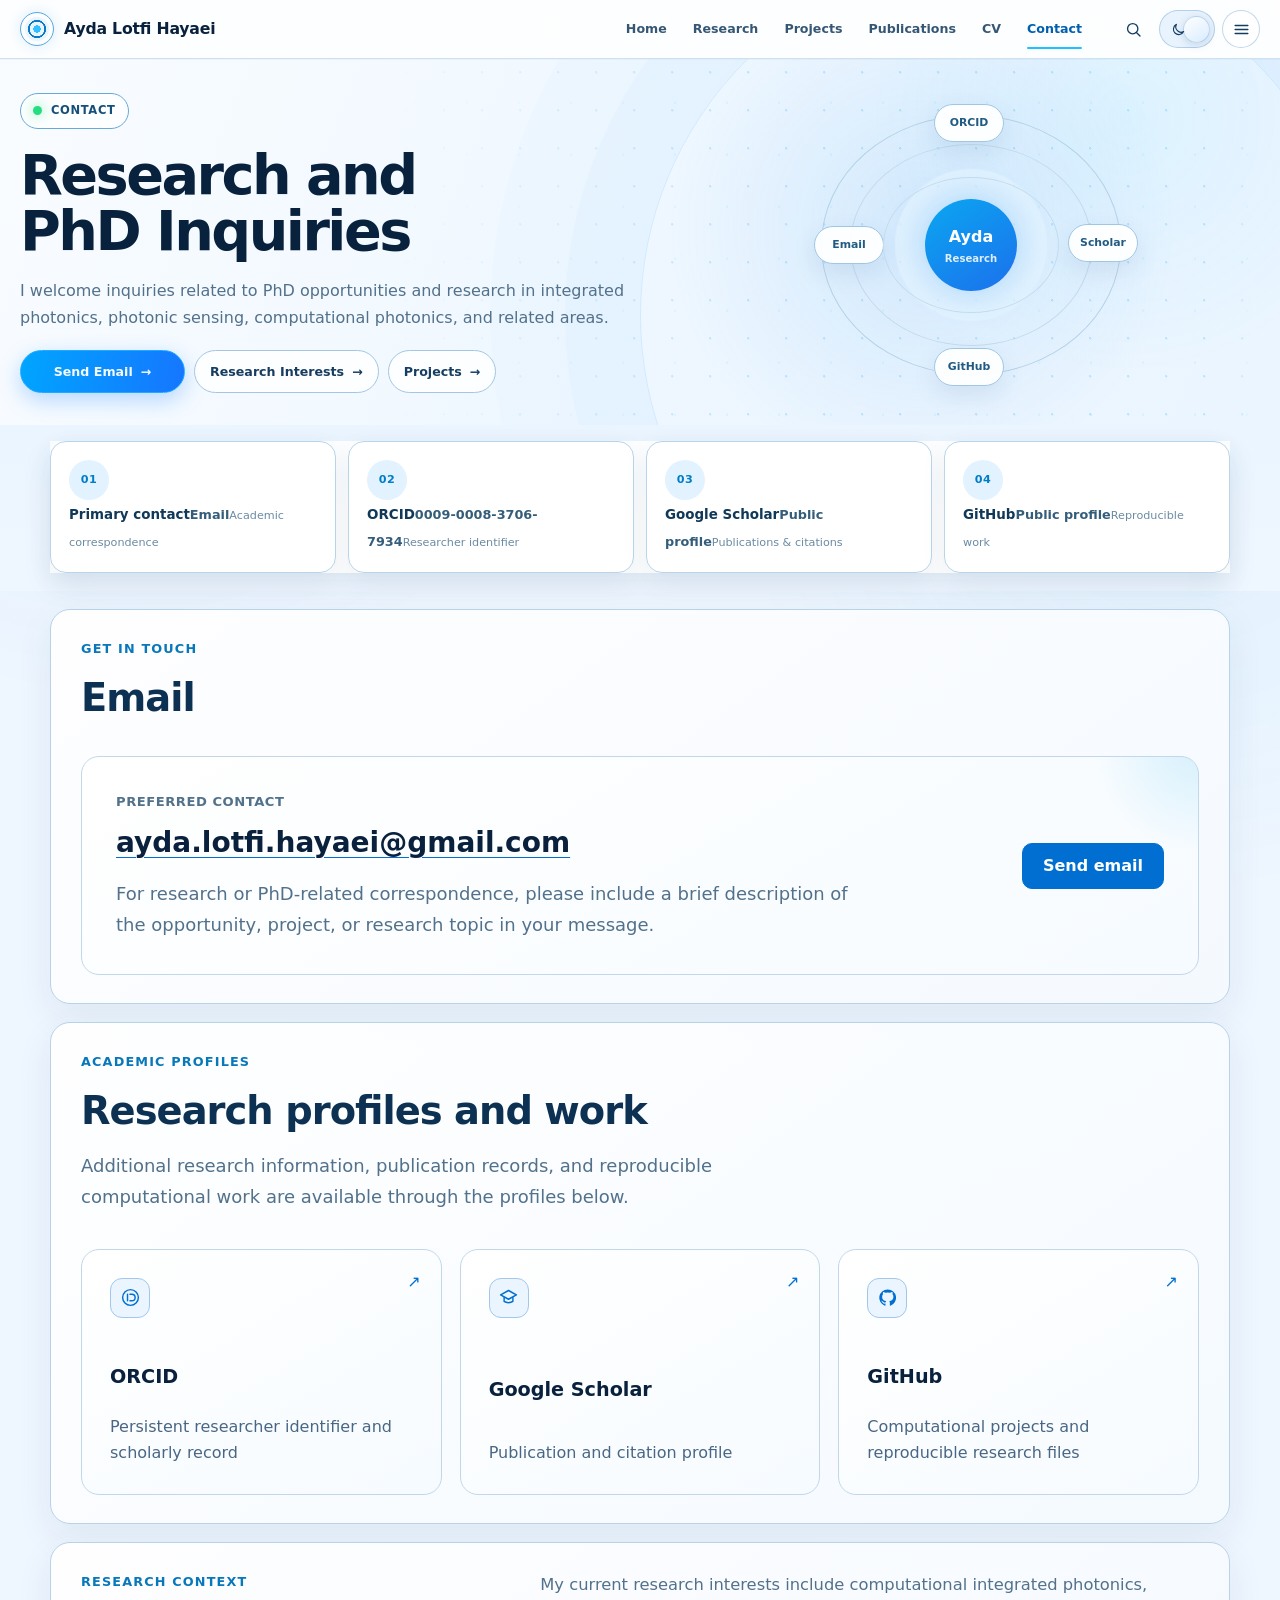
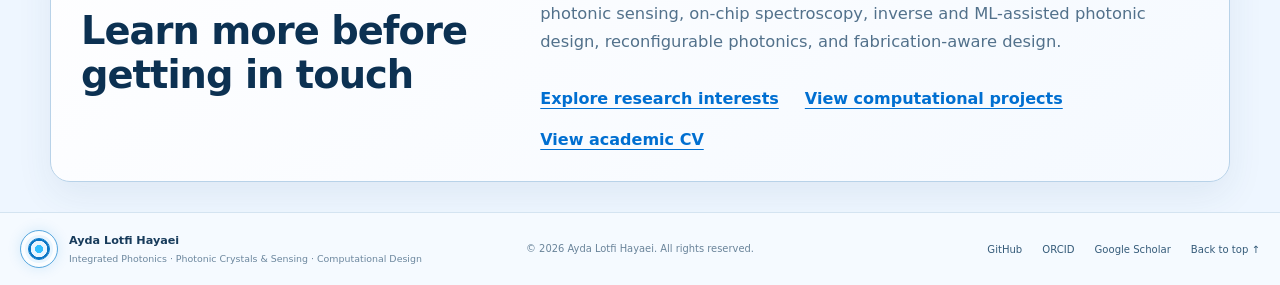
==== commit 05b89311: "Sync website with CV v16" ====
--- a/contact/index.html
+++ b/contact/index.html
@@ -185,7 +185,7 @@
 </main>
 <footer class="v3-footer">
 <div class="v3-footer__inner">
-<div class="v3-footer__identity"><span aria-hidden="true" class="site-brand__mark"><span></span></span><p><strong>Ayda Lotfi Hayaei</strong><span>Integrated Photonics · Photonic Sensors · Computational Design</span></p></div>
+<div class="v3-footer__identity"><span aria-hidden="true" class="site-brand__mark"><span></span></span><p><strong>Ayda Lotfi Hayaei</strong><span>Integrated Photonics · Photonic Crystals &amp; Sensing · Computational Design</span></p></div>
 <p class="v3-footer__copyright">© 2026 Ayda Lotfi Hayaei. All rights reserved.</p>
 <nav aria-label="Academic profile links" class="v3-footer__links">
 <a href="https://github.com/aydalotfihayaei" rel="noopener noreferrer" target="_blank">GitHub</a>
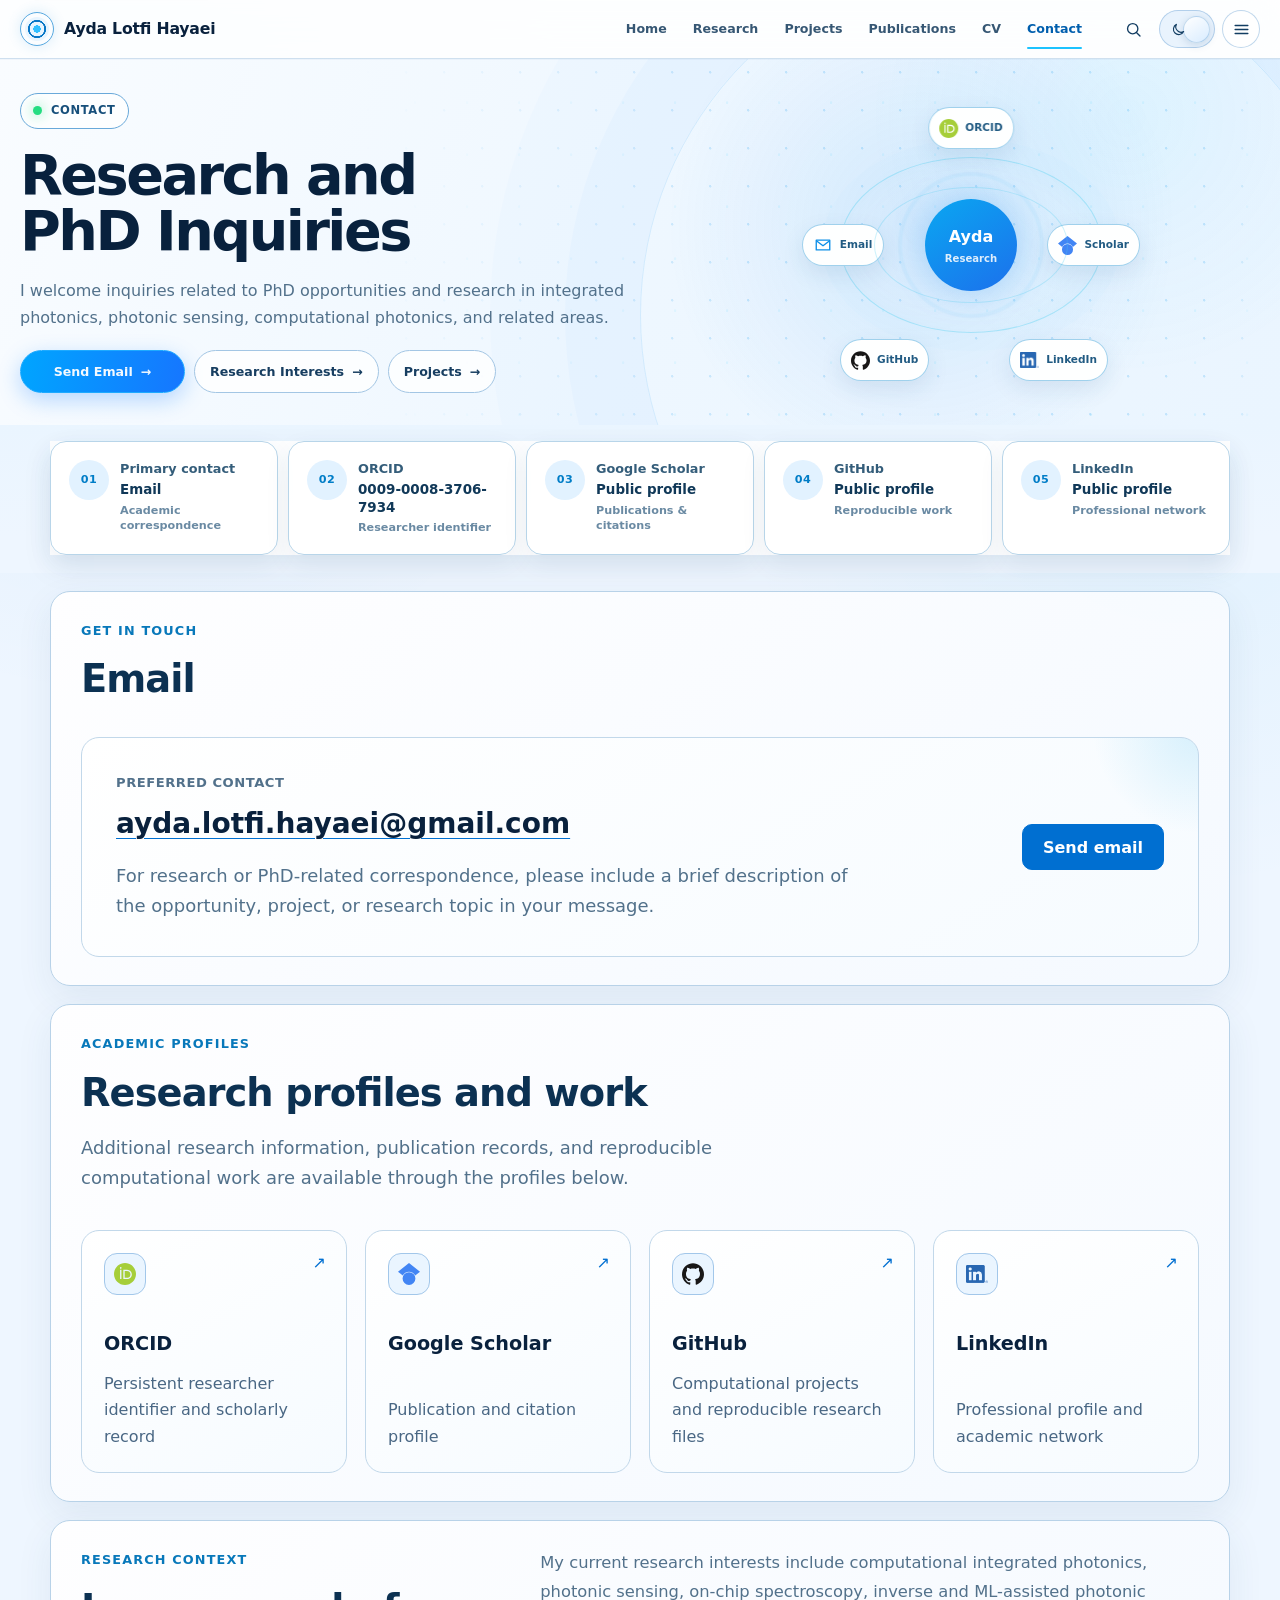
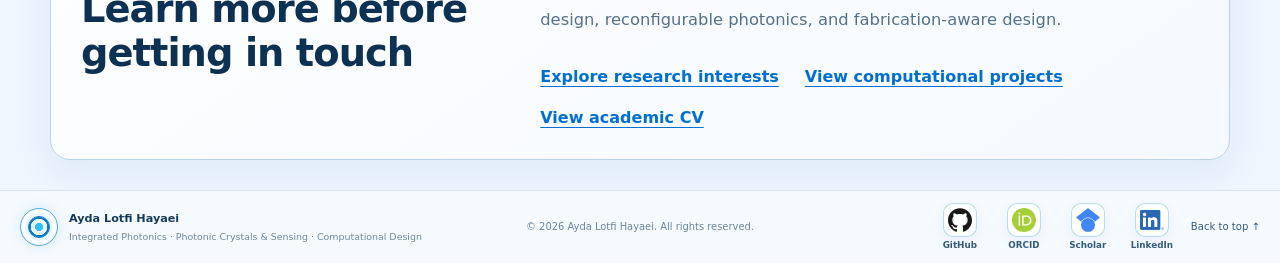
==== commit bc570095: "Polish contact UI, profile links, footer, and search image" ====
--- a/contact/index.html
+++ b/contact/index.html
@@ -7,6 +7,7 @@
 <meta content="Contact Ayda Lotfi Hayaei regarding PhD opportunities and research in integrated photonics, photonic sensing, and computational photonics." name="description"/>
 <script>(function(){document.documentElement.classList.add('js');try{var s=localStorage.getItem('ayda-theme');var d=s||'light';document.documentElement.dataset.theme=d;}catch(e){}})();</script><link href="/assets/css/main.css" rel="stylesheet"/>
 <title>Contact | Ayda Lotfi Hayaei</title>
+<link rel="canonical" href="https://aydalotfihayaei.com/contact/"/>
 <link href="/favicon.svg" rel="icon" type="image/svg+xml"/><link href="/favicon.ico" rel="icon" sizes="any"/></head>
 <body class="home-v3 subpage-v4 contact-v4" id="top">
 <a class="skip-link" href="#main-content">
@@ -52,10 +53,80 @@
 <div class="v3-actions"><a class="v3-button v3-button--primary" href="mailto:ayda.lotfi.hayaei@gmail.com">Send Email<span aria-hidden="true">→</span></a><a class="v3-button" href="/research/">Research Interests<span aria-hidden="true">→</span></a><a class="v3-button" href="/projects/">Projects<span aria-hidden="true">→</span></a></div>
 </div>
 <div aria-label="Academic contact channels" class="v4-subhero__visual v4-visual-contact">
-<div class="v4-contact-orbit"><div class="v4-contact-core">Ayda<br/><span>Research</span></div><a href="mailto:ayda.lotfi.hayaei@gmail.com">Email</a><a href="https://orcid.org/0009-0008-3706-7934" rel="noopener noreferrer" target="_blank">ORCID</a><a href="https://scholar.google.com/citations?user=SgECeIUAAAAJ" rel="noopener noreferrer" target="_blank">Scholar</a><a href="https://github.com/aydalotfihayaei" rel="noopener noreferrer" target="_blank">GitHub</a></div>
-</div>
-</div>
-</section><section aria-label="Page overview" class="v4-page-metrics v5-page-metrics"><div class="v3-metrics__inner"><article><span aria-hidden="true" class="v3-metric-icon">01</span><div><strong>Primary contact</strong><span>Email</span><small>Academic correspondence</small></div></article><article><span aria-hidden="true" class="v3-metric-icon">02</span><div><strong>ORCID</strong><span>0009-0008-3706-7934</span><small>Researcher identifier</small></div></article><article><span aria-hidden="true" class="v3-metric-icon">03</span><div><strong>Google Scholar</strong><span>Public profile</span><small>Publications &amp; citations</small></div></article><article><span aria-hidden="true" class="v3-metric-icon">04</span><div><strong>GitHub</strong><span>Public profile</span><small>Reproducible work</small></div></article></div></section>
+<div class="v4-contact-orbit"><div class="v4-contact-core">Ayda<br/><span>Research</span></div><a href="mailto:ayda.lotfi.hayaei@gmail.com">
+<span class="v4-orbit-icon v4-orbit-icon--email" aria-hidden="true">
+<svg viewBox="0 0 24 24"><path d="M3 5.5h18v13H3z"/><path d="m4 7 8 6 8-6"/></svg>
+</span><span>Email</span></a><a href="https://orcid.org/0009-0008-3706-7934" rel="noopener noreferrer" target="_blank"><img src="/assets/images/brands/orcid.svg" alt="" aria-hidden="true"><span>ORCID</span></a><a href="https://scholar.google.com/citations?user=SgECeIUAAAAJ" rel="noopener noreferrer" target="_blank"><img src="/assets/images/brands/google-scholar.svg" alt="" aria-hidden="true"><span>Scholar</span></a><a href="https://github.com/aydalotfihayaei" rel="noopener noreferrer" target="_blank"><img src="/assets/images/brands/github.svg" alt="" aria-hidden="true"><span>GitHub</span></a><a href="https://www.linkedin.com/in/ayda-lotfi-hayaei/" target="_blank" rel="noopener noreferrer"><img src="/assets/images/brands/linkedin.png" alt="" aria-hidden="true"><span>LinkedIn</span></a></div>
+</div>
+</div>
+</section><section aria-label="Page overview" class="v4-page-metrics v5-page-metrics">
+  <div class="v3-metrics__inner">
+
+    <article class="v3-metric">
+      <span aria-hidden="true" class="v3-metric-icon">01</span>
+      <span class="v5-metric-copy">
+        <span class="v5-metric-label">Primary contact</span>
+        <strong class="v5-metric-value">
+          <a href="mailto:ayda.lotfi.hayaei@gmail.com">Email</a>
+        </strong>
+        <small class="v5-metric-note">Academic correspondence</small>
+      </span>
+    </article>
+
+    <article class="v3-metric">
+      <span aria-hidden="true" class="v3-metric-icon">02</span>
+      <span class="v5-metric-copy">
+        <span class="v5-metric-label">ORCID</span>
+        <strong class="v5-metric-value">
+          <a href="https://orcid.org/0009-0008-3706-7934"
+             target="_blank"
+             rel="noopener noreferrer">0009-0008-3706-7934</a>
+        </strong>
+        <small class="v5-metric-note">Researcher identifier</small>
+      </span>
+    </article>
+
+    <article class="v3-metric">
+      <span aria-hidden="true" class="v3-metric-icon">03</span>
+      <span class="v5-metric-copy">
+        <span class="v5-metric-label">Google Scholar</span>
+        <strong class="v5-metric-value">
+          <a href="https://scholar.google.com/citations?user=SgECeIUAAAAJ"
+             target="_blank"
+             rel="noopener noreferrer">Public profile</a>
+        </strong>
+        <small class="v5-metric-note">Publications &amp; citations</small>
+      </span>
+    </article>
+
+    <article class="v3-metric">
+      <span aria-hidden="true" class="v3-metric-icon">04</span>
+      <span class="v5-metric-copy">
+        <span class="v5-metric-label">GitHub</span>
+        <strong class="v5-metric-value">
+          <a href="https://github.com/aydalotfihayaei"
+             target="_blank"
+             rel="noopener noreferrer">Public profile</a>
+        </strong>
+        <small class="v5-metric-note">Reproducible work</small>
+      </span>
+    </article>
+
+    <article class="v3-metric">
+      <span aria-hidden="true" class="v3-metric-icon">05</span>
+      <span class="v5-metric-copy">
+        <span class="v5-metric-label">LinkedIn</span>
+        <strong class="v5-metric-value">
+          <a href="https://www.linkedin.com/in/ayda-lotfi-hayaei/"
+             target="_blank"
+             rel="noopener noreferrer">Public profile</a>
+        </strong>
+        <small class="v5-metric-note">Professional network</small>
+      </span>
+    </article>
+
+  </div>
+</section>
 <!-- =====================================================
          Hero
          ===================================================== -->
@@ -114,7 +185,7 @@
 </div>
 <ul class="contact-profiles__grid">
 <li>
-<a class="contact-profile-card" href="https://orcid.org/0009-0008-3706-7934"><span class="contact-profile-card__icon"><svg aria-hidden="true" viewbox="0 0 24 24"><circle cx="12" cy="12" r="9"></circle><path d="M8.6 8.2v7.6M11.4 8.2h2.1a3.8 3.8 0 0 1 0 7.6h-2.1"></path></svg></span>
+<a class="contact-profile-card" href="https://orcid.org/0009-0008-3706-7934"><span class="contact-profile-card__icon"><img src="/assets/images/brands/orcid.svg" alt="" aria-hidden="true"></span>
 <span class="contact-profile-card__name">
                 ORCID
               </span>
@@ -124,7 +195,7 @@
 </a>
 </li>
 <li>
-<a class="contact-profile-card" href="https://scholar.google.com/citations?user=SgECeIUAAAAJ"><span class="contact-profile-card__icon"><svg aria-hidden="true" viewbox="0 0 24 24"><path d="m3 9 9-5 9 5-9 5-9-5Z"></path><path d="M7 12v4.5c2.5 2 7.5 2 10 0V12"></path></svg></span>
+<a class="contact-profile-card" href="https://scholar.google.com/citations?user=SgECeIUAAAAJ"><span class="contact-profile-card__icon"><img src="/assets/images/brands/google-scholar.svg" alt="" aria-hidden="true"></span>
 <span class="contact-profile-card__name">
                 Google Scholar
               </span>
@@ -134,7 +205,7 @@
 </a>
 </li>
 <li>
-<a class="contact-profile-card" href="https://github.com/aydalotfihayaei"><span class="contact-profile-card__icon"><svg aria-hidden="true" viewbox="0 0 24 24"><path d="M12 2.8a9.5 9.5 0 0 0-3 18.5c.5.1.7-.2.7-.5v-1.9c-2.8.6-3.4-1.2-3.4-1.2-.5-1.2-1.1-1.5-1.1-1.5-.9-.6.1-.6.1-.6 1 0 1.6 1 1.6 1 .9 1.6 2.4 1.1 3 .9.1-.7.4-1.1.7-1.4-2.3-.3-4.7-1.1-4.7-5a3.9 3.9 0 0 1 1-2.7 3.6 3.6 0 0 1 .1-2.7s.8-.3 2.8 1a9.5 9.5 0 0 1 5 0c2-1.3 2.8-1 2.8-1a3.6 3.6 0 0 1 .1 2.7 3.9 3.9 0 0 1 1 2.7c0 3.9-2.4 4.7-4.7 5 .4.3.7 1 .7 1.9v2.8c0 .3.2.6.7.5a9.5 9.5 0 0 0-3-18.5Z"></path></svg></span>
+<a class="contact-profile-card" href="https://github.com/aydalotfihayaei"><span class="contact-profile-card__icon"><img src="/assets/images/brands/github.svg" alt="" aria-hidden="true"></span>
 <span class="contact-profile-card__name">
                 GitHub
               </span>
@@ -142,7 +213,23 @@
                 Computational projects and reproducible research files
               </span>
 </a>
-</li>
+        </li>
+        <li>
+<a class="contact-profile-card"
+             href="https://www.linkedin.com/in/ayda-lotfi-hayaei/"
+             target="_blank"
+             rel="noopener noreferrer">
+            <span class="contact-profile-card__icon">
+              <img src="/assets/images/brands/linkedin.png"
+                   alt=""
+                   aria-hidden="true">
+            </span>
+            <span class="contact-profile-card__name">LinkedIn</span>
+            <span class="contact-profile-card__description">
+              Professional profile and academic network
+            </span>
+          </a>
+        </li>
 </ul>
 </div>
 </section>
@@ -188,10 +275,51 @@
 <div class="v3-footer__identity"><span aria-hidden="true" class="site-brand__mark"><span></span></span><p><strong>Ayda Lotfi Hayaei</strong><span>Integrated Photonics · Photonic Crystals &amp; Sensing · Computational Design</span></p></div>
 <p class="v3-footer__copyright">© 2026 Ayda Lotfi Hayaei. All rights reserved.</p>
 <nav aria-label="Academic profile links" class="v3-footer__links">
-<a href="https://github.com/aydalotfihayaei" rel="noopener noreferrer" target="_blank">GitHub</a>
-<a href="https://orcid.org/0009-0008-3706-7934" rel="noopener noreferrer" target="_blank">ORCID</a>
-<a href="https://scholar.google.com/citations?user=SgECeIUAAAAJ" rel="noopener noreferrer" target="_blank">Google Scholar</a>
-<a href="#top">Back to top ↑</a>
+
+  <a class="v5-footer-social-link"
+     href="https://github.com/aydalotfihayaei"
+     target="_blank"
+     rel="noopener noreferrer">
+    <span class="v5-footer-social-icon" aria-hidden="true">
+      <img src="/assets/images/brands/github.svg" alt="">
+    </span>
+    <span class="v5-footer-social-label">GitHub</span>
+  </a>
+
+  <a class="v5-footer-social-link"
+     href="https://orcid.org/0009-0008-3706-7934"
+     target="_blank"
+     rel="noopener noreferrer">
+    <span class="v5-footer-social-icon" aria-hidden="true">
+      <img src="/assets/images/brands/orcid.svg" alt="">
+    </span>
+    <span class="v5-footer-social-label">ORCID</span>
+  </a>
+
+  <a class="v5-footer-social-link"
+     href="https://scholar.google.com/citations?user=SgECeIUAAAAJ"
+     target="_blank"
+     rel="noopener noreferrer">
+    <span class="v5-footer-social-icon" aria-hidden="true">
+      <img src="/assets/images/brands/google-scholar.svg" alt="">
+    </span>
+    <span class="v5-footer-social-label">Scholar</span>
+  </a>
+
+  <a class="v5-footer-social-link"
+     href="https://www.linkedin.com/in/ayda-lotfi-hayaei/"
+     target="_blank"
+     rel="noopener noreferrer">
+    <span class="v5-footer-social-icon" aria-hidden="true">
+      <img src="/assets/images/brands/linkedin.png" alt="">
+    </span>
+    <span class="v5-footer-social-label">LinkedIn</span>
+  </a>
+
+  <a class="v5-footer-back" href="#top">
+    Back to top <span aria-hidden="true">&uarr;</span>
+  </a>
+
 </nav>
 </div>
 </footer>
--- a/assets/css/main.css
+++ b/assets/css/main.css
@@ -2890,7 +2890,7 @@
 
 .contact-profiles__grid {
   display: grid;
-  grid-template-columns: repeat(3, minmax(0, 1fr));
+  grid-template-columns: repeat(4, minmax(0, 1fr));
   gap: 18px;
   margin: 0;
   padding: 0;
@@ -5684,3 +5684,507 @@
   opacity:1 !important;
   transform:none !important;
 }
+
+
+/* Contact brand profiles v6 */
+.contact-profile-card__icon img {
+  display: block;
+  width: 22px;
+  height: 22px;
+  object-fit: contain;
+}
+
+/* Five-profile contact orbit:
+   Email left, ORCID top, Scholar right,
+   GitHub lower-left, LinkedIn lower-right. */
+.v4-contact-orbit a:nth-of-type(4) {
+  left: 28px;
+  right: auto;
+  top: auto;
+  bottom: -12px;
+}
+
+.v4-contact-orbit a:nth-of-type(5) {
+  left: auto;
+  right: 20px;
+  top: auto;
+  bottom: -12px;
+}
+
+
+/* Contact polish v7 */
+
+/* Compact, balanced academic-profile cards */
+.contact-profiles__grid > li {
+  display: flex;
+  min-width: 0;
+}
+
+.contact-profile-card {
+  width: 100%;
+  height: auto;
+  min-height: 205px;
+  padding: 22px;
+  gap: 14px;
+  justify-content: flex-start;
+}
+
+.contact-profile-card__description {
+  margin-top: auto;
+}
+
+.contact-profile-card__icon {
+  width: 42px;
+  height: 42px;
+  border-radius: 13px;
+}
+
+.contact-profile-card__icon img {
+  width: 22px;
+  height: 22px;
+  object-fit: contain;
+}
+
+/* Refined academic-profile orbit */
+.v4-contact-orbit {
+  width: 310px;
+  height: 252px;
+  border: 0;
+  background:
+    radial-gradient(circle at 50% 50%,
+      rgba(22,170,247,.11) 0 17%,
+      transparent 18% 34%,
+      rgba(22,170,247,.055) 35% 36%,
+      transparent 37% 100%);
+}
+
+.v4-contact-orbit::before {
+  inset: 38px 24px;
+  border: 1px solid rgba(76, 205, 239, .38);
+  box-shadow:
+    0 0 0 18px rgba(76,205,239,.025),
+    inset 0 0 28px rgba(14,165,233,.035);
+}
+
+.v4-contact-orbit::after {
+  inset: 68px 58px;
+  border: 1px solid rgba(76, 205, 239, .28);
+}
+
+.v4-contact-orbit a {
+  min-width: 82px;
+  min-height: 42px;
+  padding: 7px 10px;
+  display: inline-flex;
+  grid-auto-flow: column;
+  grid-template-columns: none;
+  align-items: center;
+  justify-content: center;
+  gap: 7px;
+  border-color: rgba(83, 171, 221, .55);
+  background: rgba(255,255,255,.96);
+  box-shadow:
+    0 8px 22px rgba(31,83,123,.10),
+    inset 0 1px 0 rgba(255,255,255,.75);
+  backdrop-filter: blur(8px);
+}
+
+.v4-contact-orbit a img,
+.v4-contact-orbit .v4-orbit-icon {
+  width: 19px;
+  height: 19px;
+  flex: 0 0 19px;
+  object-fit: contain;
+}
+
+.v4-contact-orbit .v4-orbit-icon {
+  display: grid;
+  place-items: center;
+  color: #0d8fe8;
+}
+
+.v4-contact-orbit .v4-orbit-icon svg {
+  width: 18px;
+  height: 18px;
+  fill: none;
+  stroke: currentColor;
+  stroke-width: 1.8;
+  stroke-linecap: round;
+  stroke-linejoin: round;
+}
+
+.v4-contact-orbit a span:last-child {
+  font-size: .66rem;
+  font-weight: 750;
+}
+
+.v4-contact-orbit a:nth-of-type(1) {
+  left: -14px;
+  top: 105px;
+}
+
+.v4-contact-orbit a:nth-of-type(2) {
+  left: 50%;
+  right: auto;
+  top: -12px;
+  transform: translateX(-50%);
+}
+
+.v4-contact-orbit a:nth-of-type(3) {
+  left: auto;
+  right: -14px;
+  top: 105px;
+}
+
+.v4-contact-orbit a:nth-of-type(4) {
+  left: 24px;
+  right: auto;
+  top: auto;
+  bottom: -10px;
+}
+
+.v4-contact-orbit a:nth-of-type(5) {
+  left: auto;
+  right: 18px;
+  top: auto;
+  bottom: -10px;
+}
+
+html[data-theme="dark"] .v4-contact-orbit a {
+  background: rgba(6,29,59,.96);
+}
+
+@media (max-width: 680px) {
+  .contact-profile-card {
+    min-height: 185px;
+  }
+}
+
+
+/* Contact metrics polish v8 */
+
+.v5-page-metrics .v3-metrics__inner {
+  grid-template-columns: repeat(5, minmax(0, 1fr));
+  gap: 10px;
+}
+
+.v5-page-metrics .v3-metric {
+  min-width: 0;
+  min-height: 112px;
+  display: grid;
+  grid-template-columns: 38px minmax(0, 1fr);
+  align-items: start;
+  gap: 11px;
+  padding: 14px 13px;
+}
+
+.v5-page-metrics .v3-metric-icon {
+  margin: 0;
+  flex: none;
+}
+
+.v5-page-metrics .v5-metric-copy {
+  min-width: 0;
+  display: flex;
+  flex-direction: column;
+  align-items: flex-start;
+  gap: 4px;
+}
+
+.v5-page-metrics .v5-metric-label,
+.v5-page-metrics .v5-metric-value,
+.v5-page-metrics .v5-metric-note {
+  display: block;
+  width: 100%;
+  min-width: 0;
+  margin: 0;
+}
+
+.v5-page-metrics .v5-metric-label {
+  font-size: .68rem;
+  line-height: 1.25;
+  font-weight: 750;
+  color: var(--color-text);
+}
+
+.v5-page-metrics .v5-metric-value {
+  font-size: .70rem;
+  line-height: 1.35;
+  font-weight: 800;
+  overflow-wrap: anywhere;
+}
+
+.v5-page-metrics .v5-metric-value a {
+  color: inherit;
+  text-decoration: none;
+}
+
+.v5-page-metrics .v5-metric-value a:hover,
+.v5-page-metrics .v5-metric-value a:focus-visible {
+  color: var(--color-accent);
+  text-decoration: underline;
+  text-underline-offset: 3px;
+}
+
+.v5-page-metrics .v5-metric-note {
+  font-size: .61rem;
+  line-height: 1.4;
+  color: var(--color-text-muted);
+}
+
+@media (max-width: 900px) {
+  .v5-page-metrics .v3-metrics__inner {
+    grid-template-columns: repeat(2, minmax(0, 1fr));
+  }
+}
+
+@media (max-width: 520px) {
+  .v5-page-metrics .v3-metrics__inner {
+    grid-template-columns: 1fr;
+  }
+
+  .v5-page-metrics .v3-metric {
+    min-height: 96px;
+  }
+}
+
+
+/* Global footer social icons v9 */
+
+.v3-footer__links {
+  display: flex;
+  flex-wrap: wrap;
+  align-items: center;
+  justify-content: flex-end;
+  gap: 10px;
+}
+
+.v3-footer__links .v5-footer-social-link {
+  width: 36px;
+  height: 36px;
+  flex: 0 0 36px;
+  padding: 0;
+  display: inline-grid;
+  place-items: center;
+  border: 1px solid rgba(91, 178, 226, .42);
+  border-radius: 11px;
+  background: rgba(255, 255, 255, .78);
+  box-shadow:
+    0 4px 14px rgba(31, 83, 123, .06),
+    inset 0 1px 0 rgba(255, 255, 255, .86);
+  text-decoration: none;
+  transition:
+    transform .16s ease,
+    border-color .16s ease,
+    background-color .16s ease,
+    box-shadow .16s ease;
+}
+
+.v3-footer__links .v5-footer-social-link img {
+  display: block;
+  width: 24px;
+  height: 24px;
+  object-fit: contain;
+}
+
+.v3-footer__links .v5-footer-social-link:hover {
+  transform: translateY(-2px);
+  border-color: rgba(14, 165, 233, .72);
+  background: #fff;
+  box-shadow:
+    0 7px 18px rgba(31, 83, 123, .11),
+    inset 0 1px 0 rgba(255, 255, 255, .92);
+}
+
+.v3-footer__links .v5-footer-social-link:focus-visible {
+  outline: 2px solid var(--color-accent);
+  outline-offset: 3px;
+}
+
+html[data-theme="dark"] .v3-footer__links .v5-footer-social-link {
+  background: rgba(255, 255, 255, .94);
+  border-color: rgba(91, 178, 226, .34);
+}
+
+@media (max-width: 560px) {
+  .v3-footer__links {
+    justify-content: center;
+    gap: 9px;
+  }
+
+  .v3-footer__links .v5-footer-social-link {
+    width: 34px;
+    height: 34px;
+    flex-basis: 34px;
+  }
+
+  .v3-footer__links .v5-footer-social-link img {
+    width: 22px;
+    height: 22px;
+  }
+}
+
+
+/* Footer labels + adaptive metrics + footer-safe floating top v10 */
+
+/* ----------------------------------------------------------
+   Footer social links: icon above, visible name below
+---------------------------------------------------------- */
+
+.v3-footer__links {
+  align-items: center;
+  gap: 6px;
+}
+
+.v3-footer__links .v5-footer-social-link {
+  width: 58px;
+  height: auto;
+  min-height: 52px;
+  flex: 0 0 58px;
+  padding: 2px 2px 0;
+  display: inline-flex;
+  flex-direction: column;
+  align-items: center;
+  justify-content: flex-start;
+  gap: 4px;
+  border: 0;
+  border-radius: 0;
+  background: transparent;
+  box-shadow: none;
+  color: var(--color-text-muted);
+  text-decoration: none;
+  transform: none;
+}
+
+.v3-footer__links .v5-footer-social-link:hover {
+  border: 0;
+  background: transparent;
+  box-shadow: none;
+  transform: none;
+  color: var(--color-accent);
+}
+
+.v5-footer-social-icon {
+  width: 34px;
+  height: 34px;
+  display: grid;
+  place-items: center;
+  border: 1px solid rgba(91, 178, 226, .45);
+  border-radius: 10px;
+  background: rgba(255, 255, 255, .88);
+  box-shadow:
+    0 4px 13px rgba(31, 83, 123, .06),
+    inset 0 1px 0 rgba(255, 255, 255, .9);
+  transition:
+    transform .16s ease,
+    border-color .16s ease,
+    box-shadow .16s ease;
+}
+
+.v5-footer-social-icon img {
+  display: block;
+  width: 22px;
+  height: 22px;
+  object-fit: contain;
+}
+
+.v5-footer-social-link:hover .v5-footer-social-icon {
+  transform: translateY(-2px);
+  border-color: rgba(14, 165, 233, .72);
+  box-shadow:
+    0 7px 17px rgba(31, 83, 123, .11),
+    inset 0 1px 0 rgba(255, 255, 255, .95);
+}
+
+.v5-footer-social-label {
+  display: block;
+  font-size: .55rem;
+  line-height: 1;
+  font-weight: 650;
+  white-space: nowrap;
+  color: inherit;
+}
+
+.v3-footer__links .v5-footer-social-link:focus-visible {
+  outline: 2px solid var(--color-accent);
+  outline-offset: 3px;
+  border-radius: 10px;
+}
+
+html[data-theme="dark"] .v3-footer__links .v5-footer-social-link {
+  border: 0;
+  background: transparent;
+}
+
+html[data-theme="dark"] .v5-footer-social-icon {
+  background: rgba(255, 255, 255, .94);
+}
+
+.v3-footer__links .v5-footer-back {
+  margin-left: 4px;
+  white-space: nowrap;
+}
+
+
+/* ----------------------------------------------------------
+   Metrics:
+   4 items = four equal columns
+   5 items = five equal columns
+   no reserved empty fifth track
+---------------------------------------------------------- */
+
+.v5-page-metrics .v3-metrics__inner {
+  grid-template-columns:
+    repeat(auto-fit, minmax(145px, 1fr));
+}
+
+@media (max-width: 900px) {
+  .v5-page-metrics .v3-metrics__inner {
+    grid-template-columns: repeat(2, minmax(0, 1fr));
+  }
+}
+
+@media (max-width: 520px) {
+  .v5-page-metrics .v3-metrics__inner {
+    grid-template-columns: 1fr;
+  }
+}
+
+
+/* ----------------------------------------------------------
+   Floating Back-to-top:
+   disappear when actual footer is visible
+---------------------------------------------------------- */
+
+.floating-top.is-footer-visible {
+  opacity: 0 !important;
+  visibility: hidden !important;
+  pointer-events: none !important;
+  transform: translateY(10px) !important;
+}
+
+@media (max-width: 560px) {
+  .v3-footer__links {
+    justify-content: center;
+    gap: 5px;
+  }
+
+  .v3-footer__links .v5-footer-social-link {
+    width: 54px;
+    flex-basis: 54px;
+  }
+
+  .v5-footer-social-icon {
+    width: 32px;
+    height: 32px;
+  }
+
+  .v5-footer-social-icon img {
+    width: 21px;
+    height: 21px;
+  }
+
+  .v5-footer-social-label {
+    font-size: .53rem;
+  }
+}
